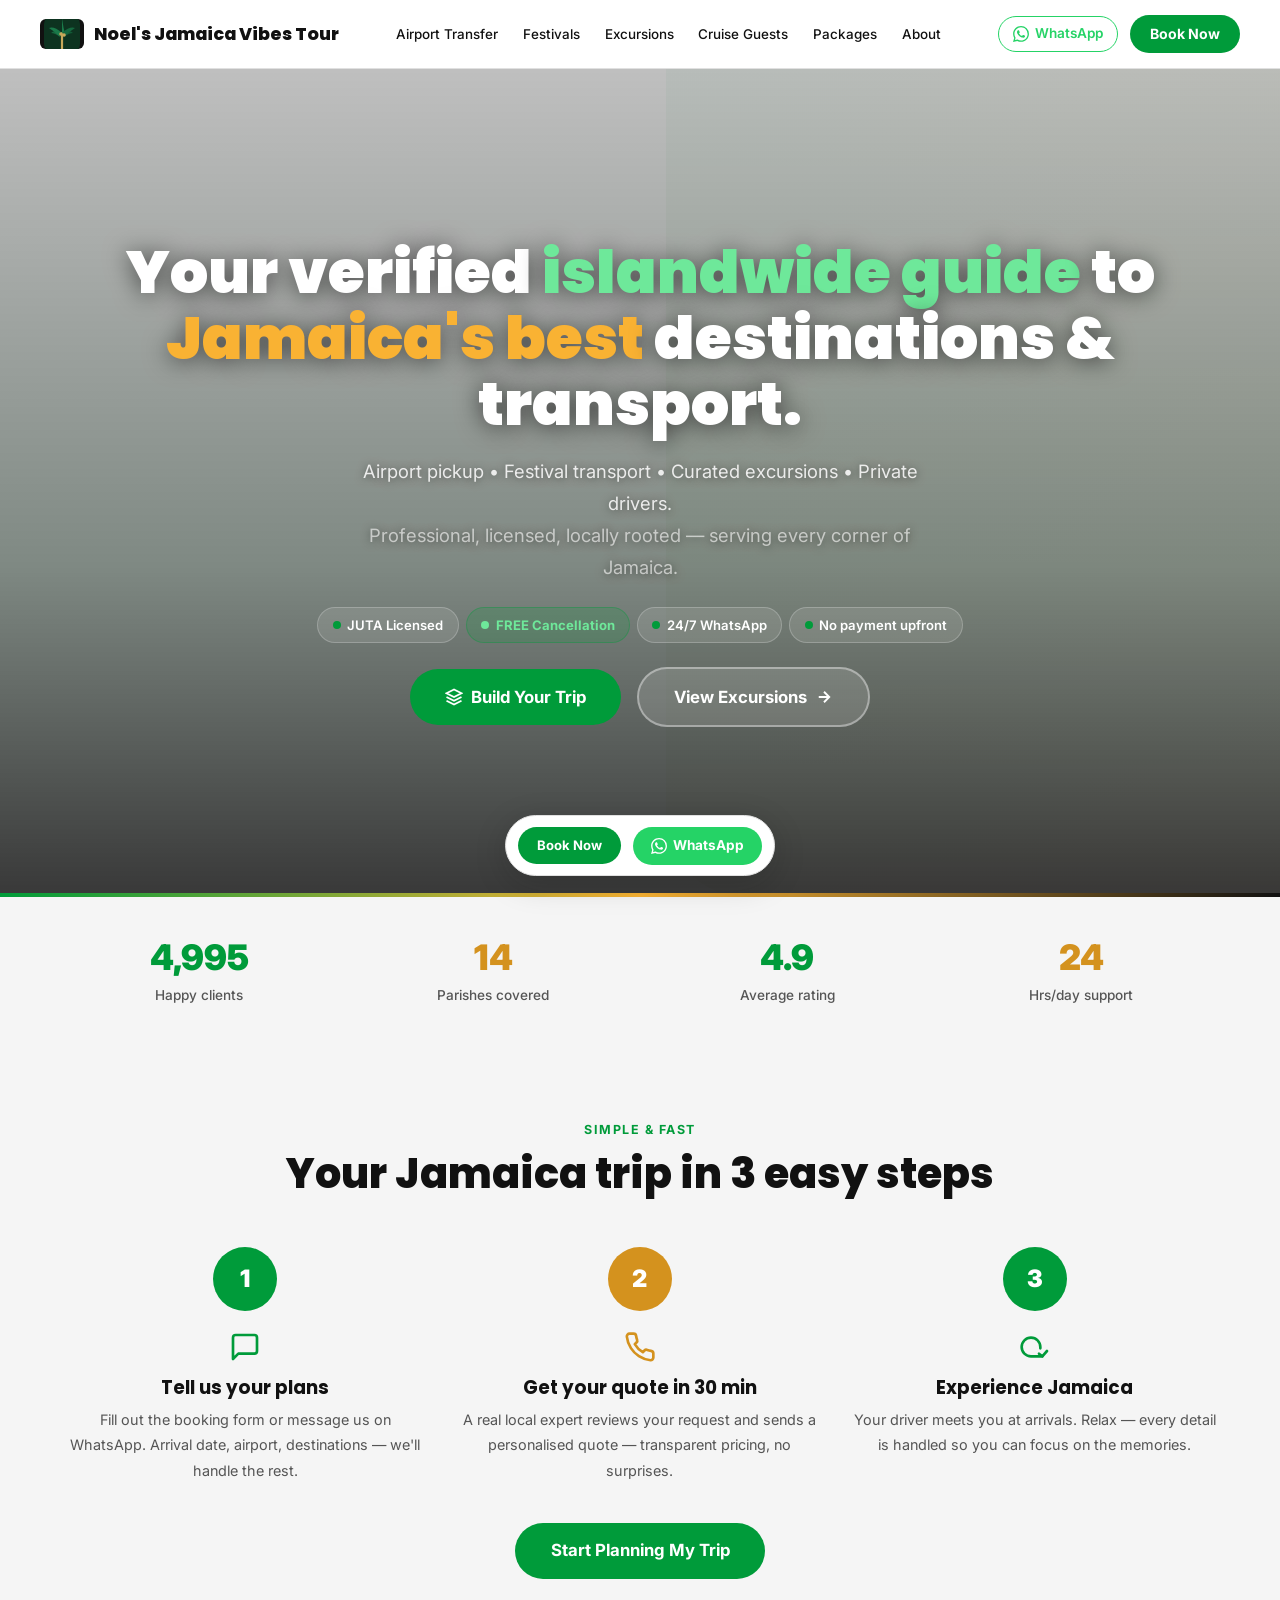
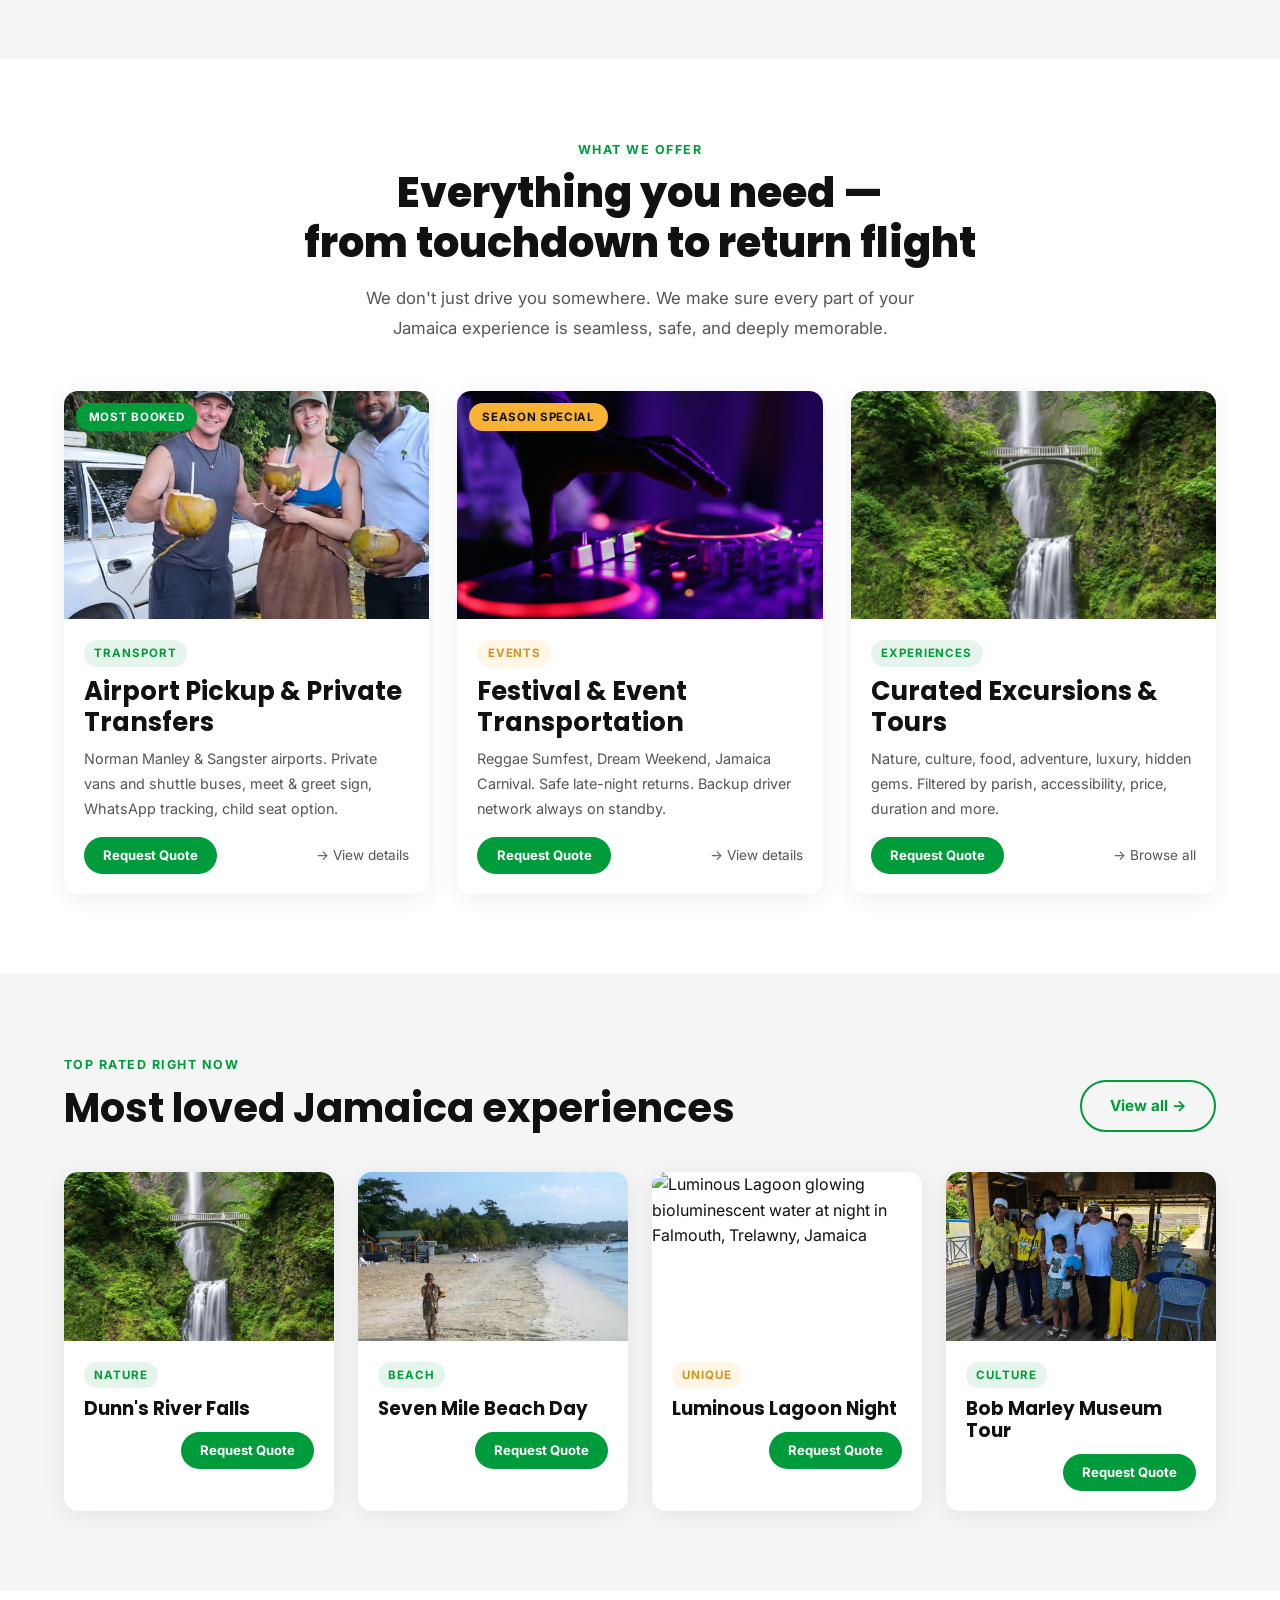
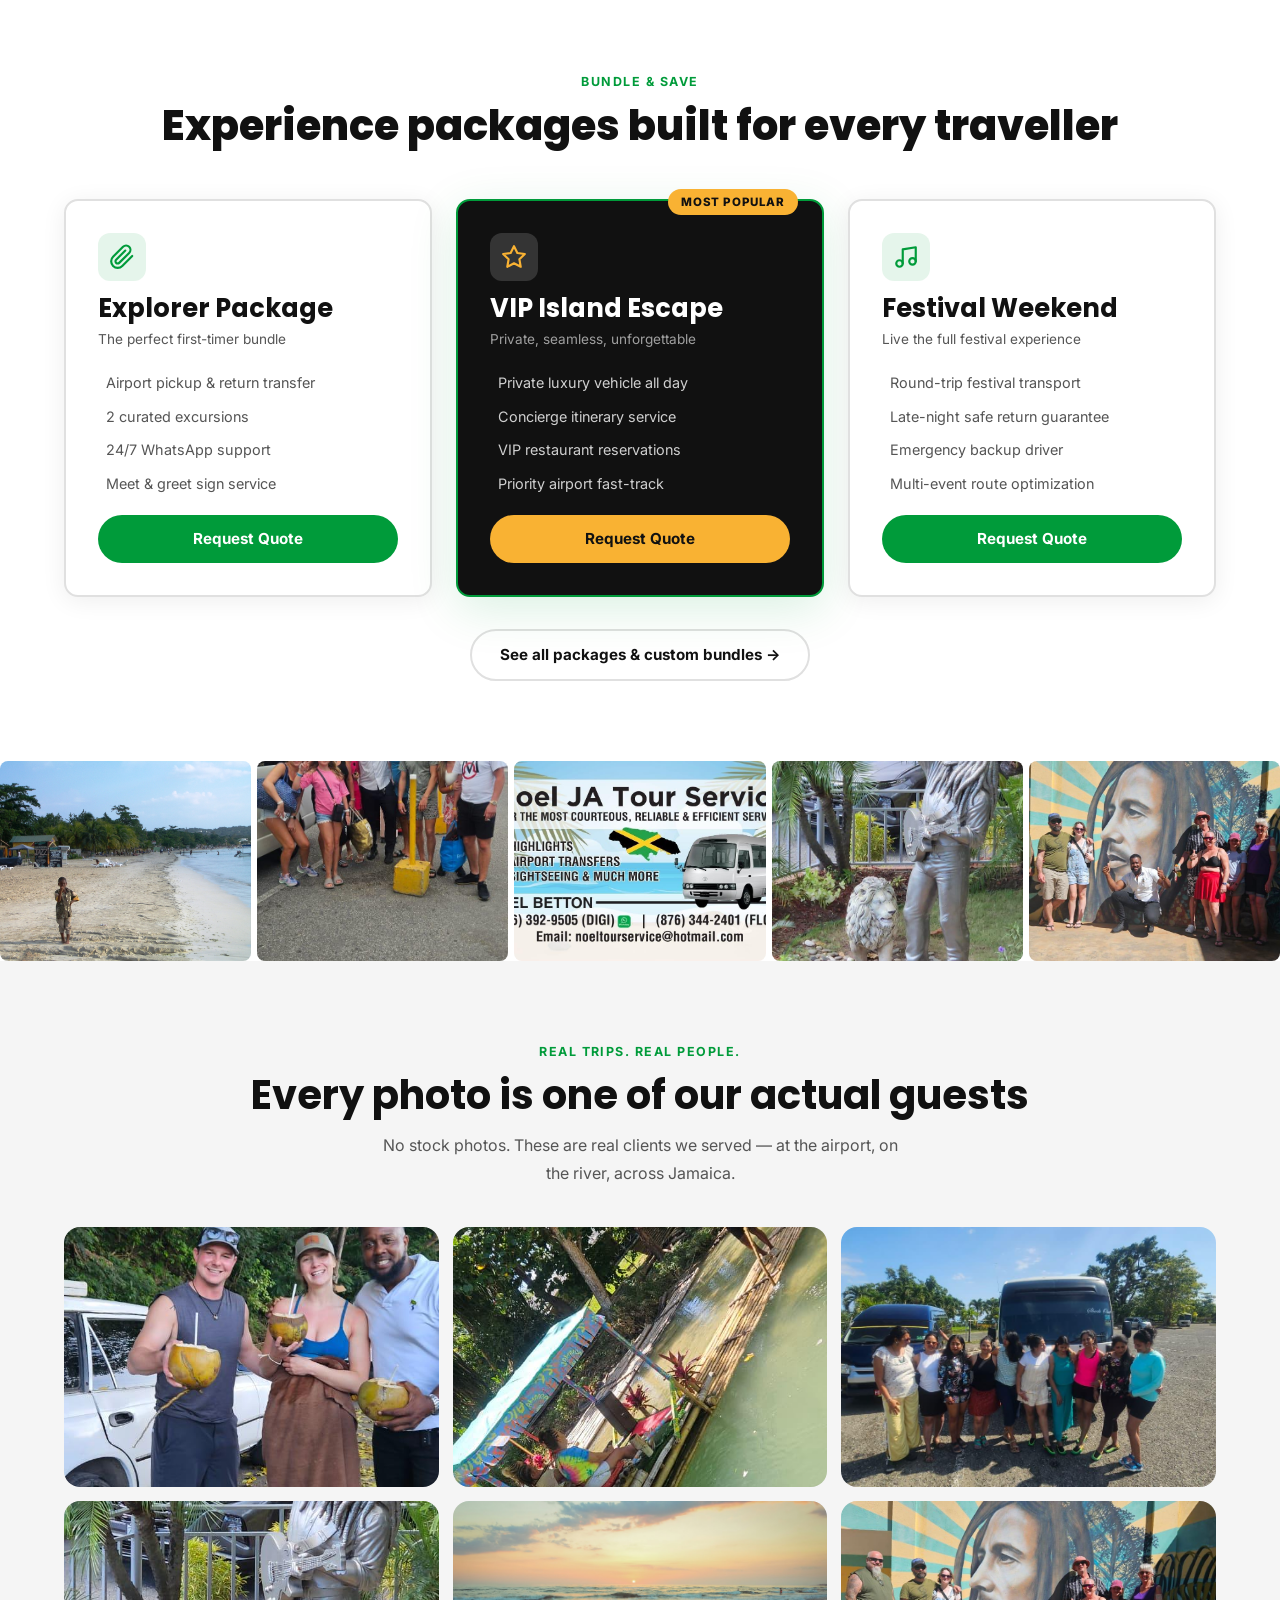
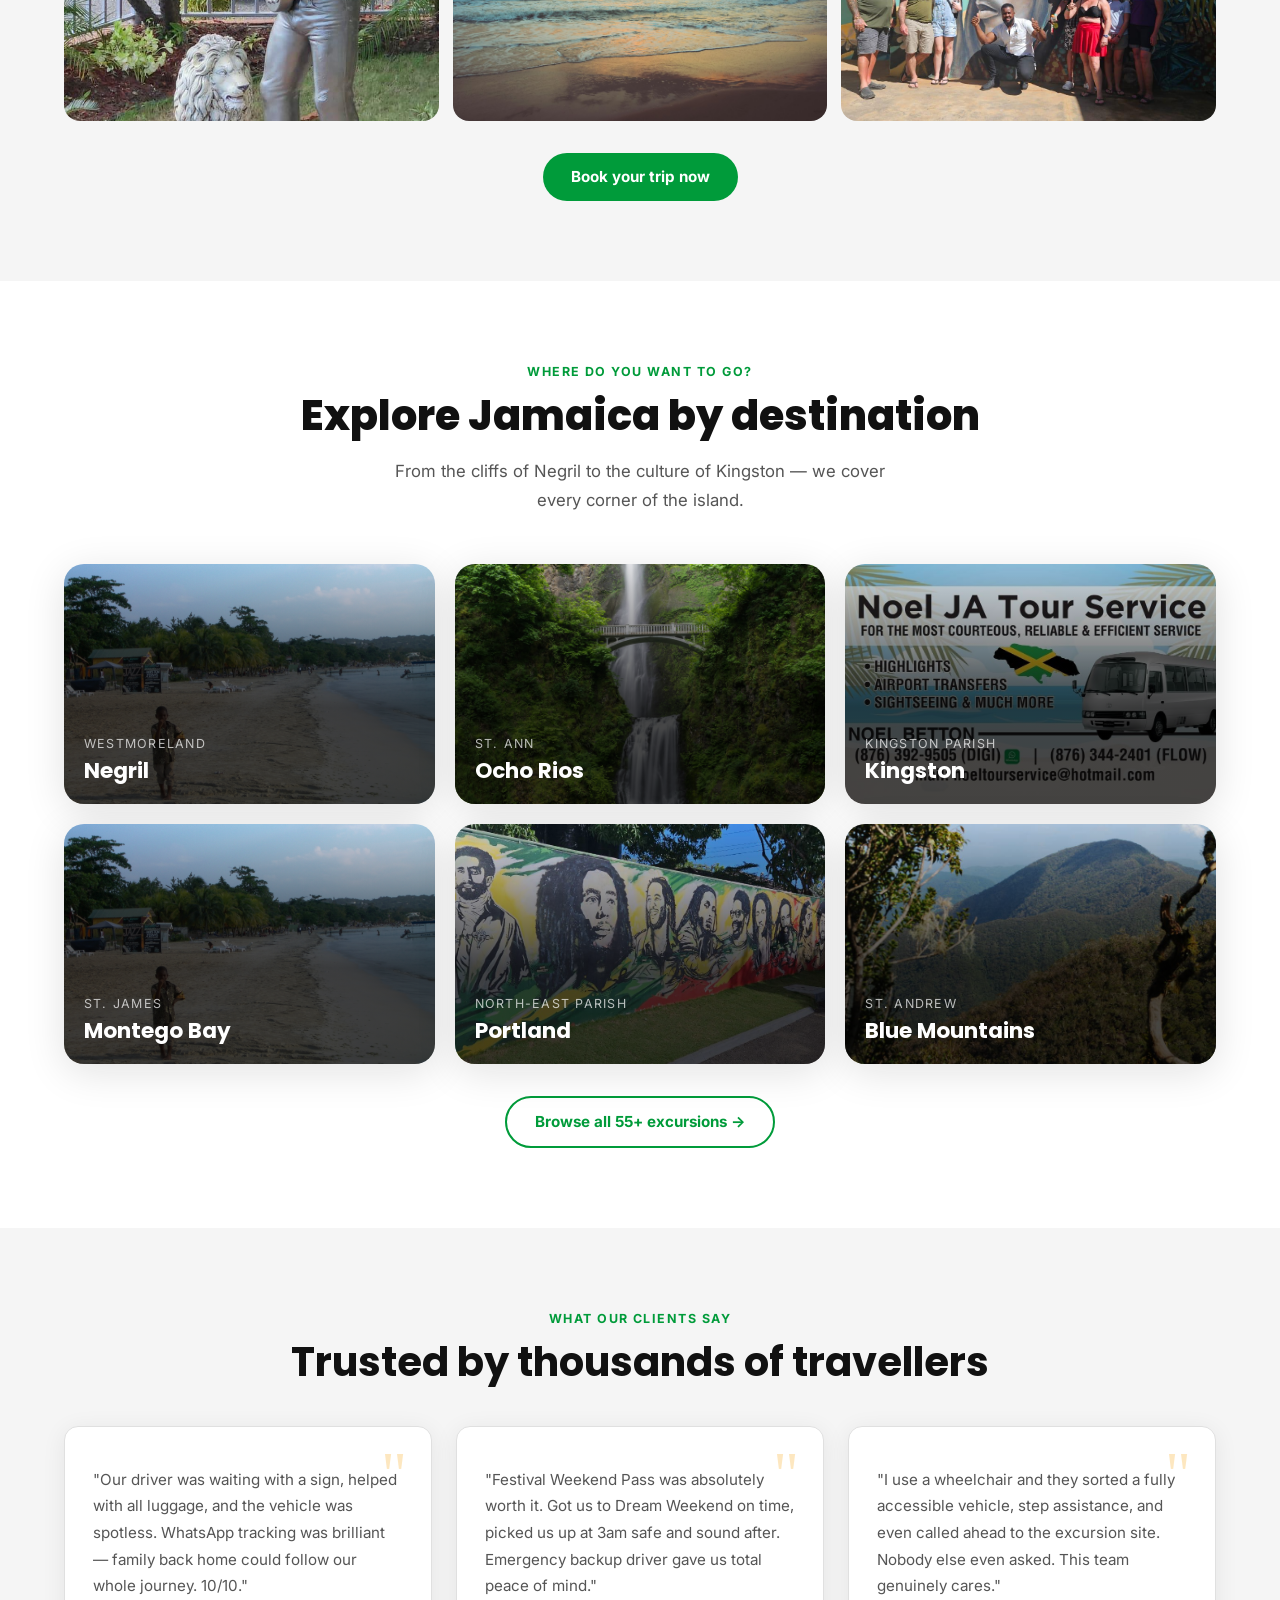
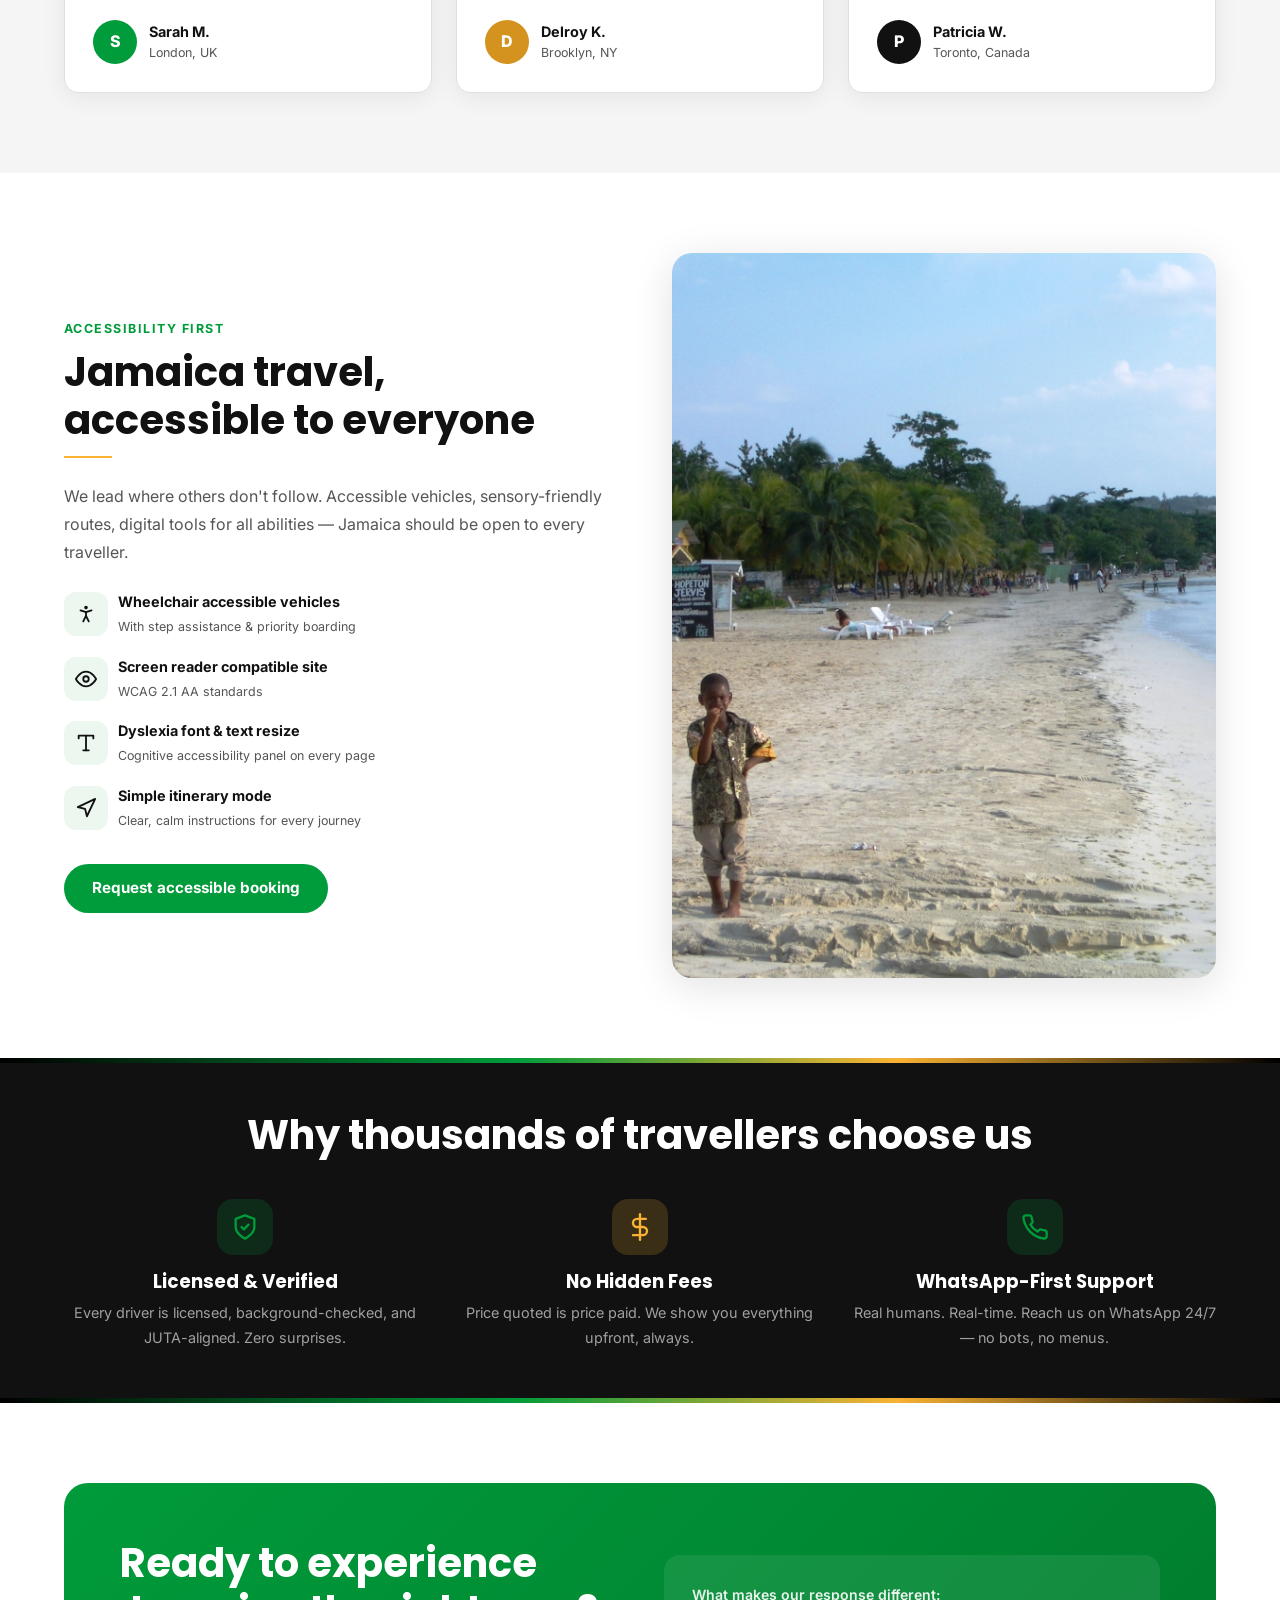
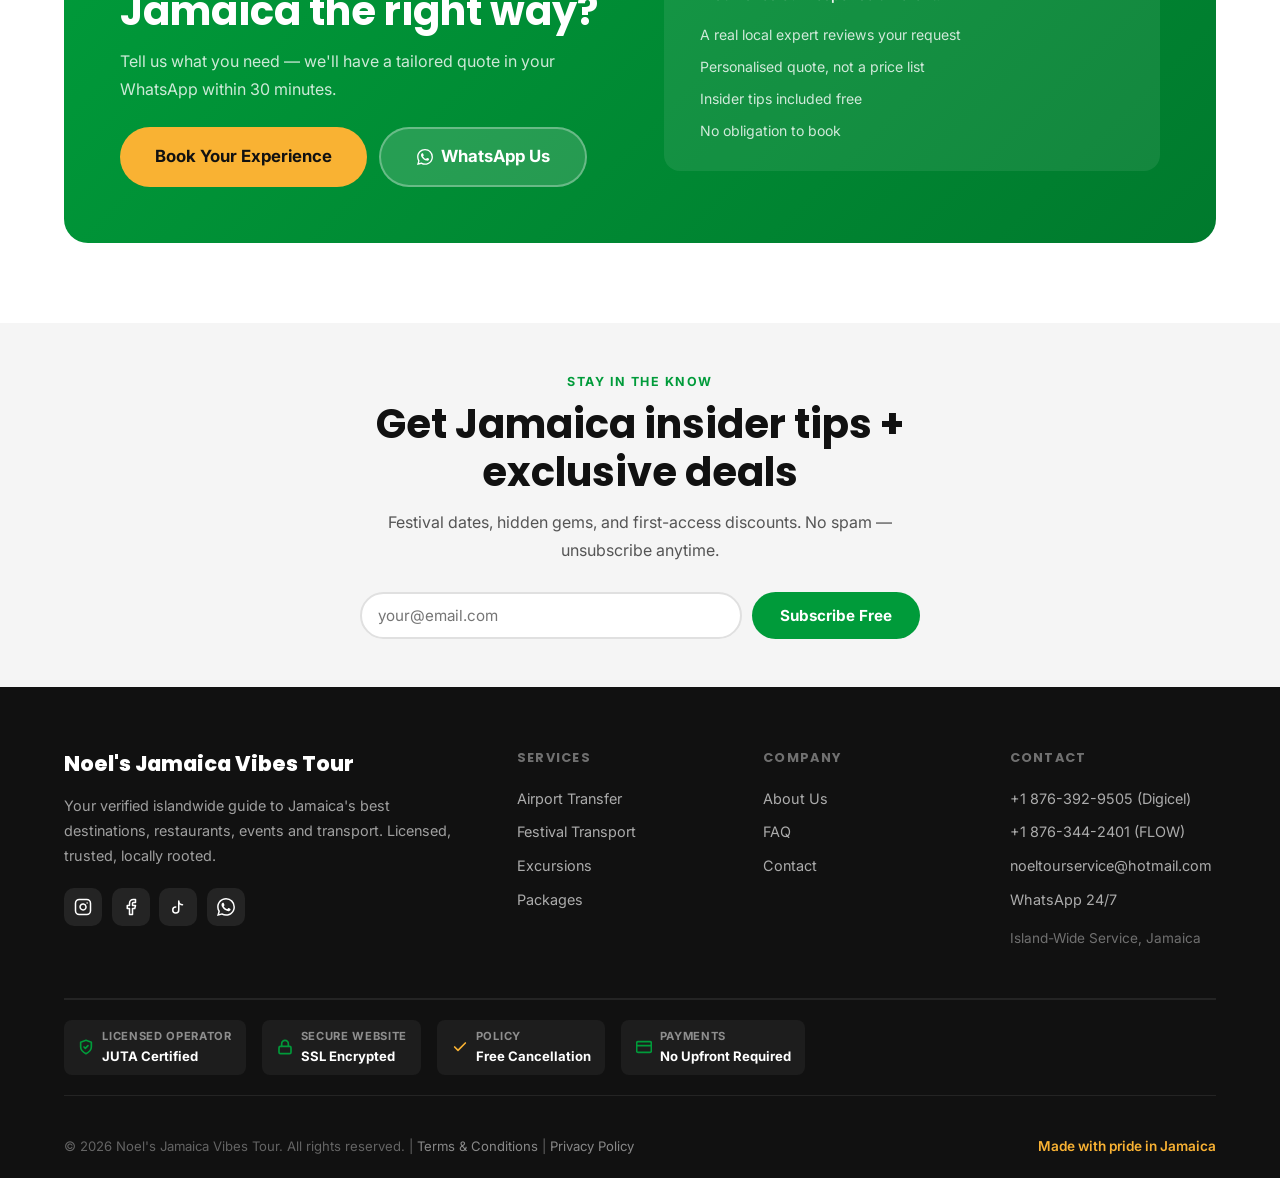
==== index.html @ 2f000e67 "hero: videos first, strip removed, business card purged, head-crop fix - Reorder slides: noel-tour-1" ====
﻿<!DOCTYPE html>
<html lang="en">
<head>
 <meta charset="UTF-8" />
 <meta name="viewport" content="width=device-width, initial-scale=1.0" />
 <meta name="description" content="Noel's Jamaica Vibes Tour — Your verified islandwide guide to Jamaica's best destinations, curated excursions, airport transfers, festival transport and private drivers. Trusted. Licensed. Locally rooted." />
 <meta name="keywords" content="Jamaica tours, airport transfer Jamaica, Jamaica excursions, Reggae Sumfest transport, Dream Weekend Jamaica, Jamaica private driver, Montego Bay tours, JUTA tours" />
 <meta property="og:title" content="Noel's Jamaica Vibes Tour — Verified Jamaica Travel & Transport" />
 <meta property="og:description" content="Airport pickup, festival transport, curated excursions and private drivers across Jamaica. Premium trust. Transparent pricing. 24/7 support." />
 <meta property="og:image" content="https://noels-jamaica-vibes-tour.vercel.app/assets/images/jamaica-beach.jpg" />
 <meta property="og:url" content="https://noels-jamaica-vibes-tour.vercel.app/" />
 <meta property="og:type" content="website" />
 <meta name="twitter:card" content="summary_large_image" />
 <meta name="twitter:image" content="https://noels-jamaica-vibes-tour.vercel.app/assets/images/jamaica-beach.jpg" />
 <title>Noel's Jamaica Vibes Tour — Verified Jamaica Travel, Transport & Experiences</title>
 <link rel="preconnect" href="https://fonts.googleapis.com" />
 <link rel="preconnect" href="https://fonts.gstatic.com" crossorigin />
 <link href="https://fonts.googleapis.com/css2?family=Poppins:wght@600;700;800;900&family=Inter:wght@400;500;600;700&display=swap" rel="stylesheet" />
 <link rel="stylesheet" href="assets/css/global.css" />
 <link rel="icon" type="image/svg+xml" href="assets/favicon.svg" />
 <link rel="apple-touch-icon" href="assets/apple-touch-icon.png" />
 <link rel="manifest" href="manifest.json" />
 <script type="application/ld+json">
 {
 "@context": "https://schema.org",
 "@type": "TouristInformationCenter",
 "name": "Noel's Jamaica Vibes Tour",
 "url": "https://noels-jamaica-vibes-tour.vercel.app",
 "description": "Verified islandwide Jamaica travel guide — airport transfers, festival transport, curated excursions and private drivers. JUTA licensed. 24/7 WhatsApp support.",
 "areaServed": { "@type": "Country", "name": "Jamaica" },
 "telephone": "+1-876-392-9505",
 "address": { "@type": "PostalAddress", "addressCountry": "JM", "addressRegion": "Jamaica" },
 "priceRange": "$$",
 "openingHours": "Mo-Su 00:00-23:59",
 "contactPoint": { "@type": "ContactPoint", "contactType": "customer service", "telephone": "+1-876-392-9505", "availableLanguage": "English" },
 "hasOfferCatalog": {
 "@type": "OfferCatalog",
 "name": "Jamaica Tour Services",
 "itemListElement": [
 { "@type": "Offer", "itemOffered": { "@type": "Service", "name": "Airport Transfer", "description": "Private and shared airport transfers from Norman Manley and Sangster International Airports." } },
 { "@type": "Offer", "itemOffered": { "@type": "Service", "name": "Festival Transport", "description": "Safe transport to Reggae Sumfest, Dream Weekend, Jamaica Carnival." } },
 { "@type": "Offer", "itemOffered": { "@type": "Service", "name": "Curated Excursions", "description": "Guided excursions covering nature, culture, food, adventure and luxury across Jamaica." } }
 ]
 }
 }
 </script>
 <link rel="canonical" href="https://noels-jamaica-vibes-tour.vercel.app/" />

 <!-- Google Analytics 4 - swap G-XXXXXXXXXX for your real Measurement ID -->
 <script async src="https://www.googletagmanager.com/gtag/js?id=G-XXXXXXXXXX"></script>
 <script>window.dataLayer=window.dataLayer||[];function gtag(){dataLayer.push(arguments);}gtag('js',new Date());gtag('config','G-XXXXXXXXXX');</script>
<body>
<script>(function(){function rm(n){if(n.nodeType===3&&n.nodeValue&&n.nodeValue.charCodeAt(0)<32&&n.nodeValue.charCodeAt(0)!==10&&n.nodeValue.charCodeAt(0)!==13)n.remove();}var mo=new MutationObserver(function(ms){ms.forEach(function(m){m.addedNodes.forEach(rm);});});document.addEventListener('DOMContentLoaded',function(){[...document.body.childNodes].forEach(rm);mo.observe(document.body,{childList:true});});}());</script>

<!-- ===================== TRUST BAR ===================== -->
<div class="trust-bar" role="region" aria-label="Key trust indicators">
 <div class="trust-bar-inner">
 <span class="trust-bar-item"><svg width="13" height="13" viewBox="0 0 24 24" fill="none" stroke="currentColor" stroke-width="2.5" stroke-linecap="round" stroke-linejoin="round" aria-hidden="true"><path d="M12 22s8-4 8-10V5l-8-3-8 3v7c0 6 8 10 8 10z"/><path d="m9 12 2 2 4-4"/></svg> JUTA Licensed Operator</span>
 <span class="trust-bar-item"><svg width="13" height="13" viewBox="0 0 24 24" fill="none" stroke="currentColor" stroke-width="2.5" stroke-linecap="round" stroke-linejoin="round" aria-hidden="true"><path d="M22 16.92v3a2 2 0 01-2.18 2 19.79 19.79 0 01-8.63-3.07 19.5 19.5 0 01-6-6 19.79 19.79 0 01-3.07-8.67A2 2 0 014.11 2h3a2 2 0 012 1.72 12.84 12.84 0 000.7 2.81 2 2 0 01-.45 2.11L8.09 9.91a16 16 0 006 6l1.27-1.27a2 2 0 012.11-.45 12.84 12.84 0 002.81.7A2 2 0 0122 16.92z"/></svg> 24/7 WhatsApp Support</span>
 <span class="trust-bar-item" style="color:#2db84d;font-weight:700;"><svg width="13" height="13" viewBox="0 0 24 24" fill="none" stroke="currentColor" stroke-width="2.5" stroke-linecap="round" stroke-linejoin="round" aria-hidden="true"><polyline points="20 6 9 17 4 12"/></svg> FREE Cancellation</span>
 <span class="trust-bar-item"><svg width="13" height="13" viewBox="0 0 24 24" fill="none" stroke="currentColor" stroke-width="2.5" stroke-linecap="round" stroke-linejoin="round" aria-hidden="true"><rect x="1" y="4" width="22" height="16" rx="2" ry="2"/><line x1="1" y1="10" x2="23" y2="10"/></svg> No Payment Upfront</span>
 <span class="trust-bar-item"><svg width="13" height="13" viewBox="0 0 24 24" fill="none" stroke="currentColor" stroke-width="2.5" stroke-linecap="round" stroke-linejoin="round" aria-hidden="true"><circle cx="12" cy="12" r="10"/><path d="M12 8v4"/><path d="M12 16h.01"/></svg> Accessible Vehicles Available</span>
 </div>
</div>

<!-- ===================== NAVIGATION ===================== -->
<nav class="nav" role="navigation" aria-label="Main navigation">
 <div class="nav-inner">
 <a href="index.html" class="nav-logo" aria-label="Noel's Jamaica Vibes Tour Home">
 <div class="logo-badge" aria-hidden="true"><svg xmlns="http://www.w3.org/2000/svg" viewBox="0 0 36 36" width="36" height="36" aria-hidden="true"><rect width="36" height="36" rx="8" fill="#0d3320"/><line x1="18" y1="34" x2="18" y2="17" stroke="#c8a85a" stroke-width="2.2" stroke-linecap="round"/><path d="M18,17 Q10,10 5,12 Q10,15 15,20" fill="#1a7a4a"/><path d="M18,17 Q18,7 18,2 Q19,10 21,18" fill="#1a7a4a"/><path d="M18,17 Q26,10 31,12 Q26,15 21,20" fill="#15683f"/><path d="M18,17 Q11,13 7,17 Q11,17 16,21" fill="#1a7a4a" opacity="0.75"/><path d="M18,17 Q25,13 29,17 Q25,17 20,21" fill="#15683f" opacity="0.75"/><circle cx="17" cy="18" r="1.8" fill="#c8a85a"/><circle cx="20" cy="19" r="1.8" fill="#c8a85a"/></svg></div>
 <span>Noel's Jamaica Vibes Tour</span>
 </a>
 <ul class="nav-links" role="list">
 <li><a href="airport-transfer.html">Airport Transfer</a></li>
 <li><a href="festival-transport.html">Festivals</a></li>
 <li><a href="excursions.html">Excursions</a></li>
 <li><a href="cruise-excursions.html">Cruise Guests</a></li>
 <li><a href="packages.html">Packages</a></li>
 <li><a href="about.html">About</a></li>
 
 </ul>
 <div class="nav-cta">
 <a href="https://wa.me/18763929505?text=Hi%2C%20I'd%20like%20to%20book%20a%20service" class="nav-whatsapp" target="_blank" rel="noopener noreferrer" aria-label="Chat on WhatsApp">
 <svg width="16" height="16" viewBox="0 0 24 24" fill="currentColor" aria-hidden="true"><path d="M17.472 14.382c-.297-.149-1.758-.867-2.03-.967-.273-.099-.471-.148-.67.15-.197.297-.767.966-.94 1.164-.173.199-.347.223-.644.075-.297-.15-1.255-.463-2.39-1.475-.883-.788-1.48-1.761-1.653-2.059-.173-.297-.018-.458.13-.606.134-.133.298-.347.446-.52.149-.174.198-.298.298-.497.099-.198.05-.371-.025-.52-.075-.149-.669-1.612-.916-2.207-.242-.579-.487-.5-.669-.51-.173-.008-.371-.01-.57-.01-.198 0-.52.074-.792.372-.272.297-1.04 1.016-1.04 2.479 0 1.462 1.065 2.875 1.213 3.074.149.198 2.096 3.2 5.077 4.487.709.306 1.262.489 1.694.625.712.227 1.36.195 1.871.118.571-.085 1.758-.719 2.006-1.413.248-.694.248-1.289.173-1.413-.074-.124-.272-.198-.57-.347m-5.421 7.403h-.004a9.87 9.87 0 01-5.031-1.378l-.361-.214-3.741.982.998-3.648-.235-.374a9.86 9.86 0 01-1.51-5.26c.001-5.45 4.436-9.884 9.888-9.884 2.64 0 5.122 1.03 6.988 2.898a9.825 9.825 0 012.893 6.994c-.003 5.45-4.437 9.884-9.885 9.884m8.413-18.297A11.815 11.815 0 0012.05 0C5.495 0 .16 5.335.157 11.892c0 2.096.547 4.142 1.588 5.945L.057 24l6.305-1.654a11.882 11.882 0 005.683 1.448h.005c6.554 0 11.89-5.335 11.893-11.893a11.821 11.821 0 00-3.48-8.413z"/></svg>
 WhatsApp
 </a>
 <a href="contact.html" class="nav-book-btn">Book Now</a>
 </div>
 <button class="nav-hamburger" id="menuBtn" aria-label="Toggle mobile menu" aria-expanded="false" aria-controls="mobileMenu">
 <span aria-hidden="true"></span>
 <span aria-hidden="true"></span>
 <span aria-hidden="true"></span>
 </button>
 </div>
 <div id="mobileMenu" class="mobile-menu" role="menu">
 <a href="airport-transfer.html">Airport Transfer</a>
 <a href="festival-transport.html">Festival Transport</a>
 <a href="excursions.html">Excursions</a>
 <a href="cruise-excursions.html">Cruise Guests</a>
 <a href="packages.html">Packages</a>
 <a href="about.html">About</a>
 <a href="faq.html">FAQ</a>
 
 <a href="contact.html" class="mobile-book-btn">Book Your Trip</a>
 </div>
</nav>

<main id="main-content">

<!-- ===================== HERO ===================== -->
<section class="hero" aria-label="Hero section" style="position:relative;min-height:92vh;display:flex;flex-direction:column;justify-content:center;overflow:hidden;padding:0;">

 <!-- Slideshow: videos FIRST, then photos. All stacked absolute, JS fades between them -->
 <div id="hero-slides" style="position:absolute;inset:0;z-index:0;">
   <video class="hero-slide" muted playsinline preload="auto" aria-hidden="true" style="position:absolute;inset:0;width:100%;height:100%;object-fit:cover;object-position:center center;filter:brightness(1.06) contrast(1.06) saturate(1.38) blur(0.45px);opacity:1;transition:opacity 1.2s ease;transform:translateZ(0) scale(1.01);will-change:transform;">
     <source src="assets/videos/noel-tour-1.mp4" type="video/mp4" />
   </video>
   <video class="hero-slide" muted playsinline preload="auto" aria-hidden="true" style="position:absolute;inset:0;width:100%;height:100%;object-fit:cover;object-position:center center;filter:brightness(1.06) contrast(1.06) saturate(1.38) blur(0.45px);opacity:0;transition:opacity 1.2s ease;transform:translateZ(0) scale(1.01);will-change:transform;">
     <source src="assets/videos/noel-tour-2.mp4" type="video/mp4" />
   </video>
   <img class="hero-slide" src="assets/images/noel-airport-group.jpg" alt="" aria-hidden="true" style="position:absolute;inset:0;width:100%;height:100%;object-fit:cover;object-position:center 25%;filter:brightness(1.06) contrast(1.06) saturate(1.38) blur(0.45px);opacity:0;transition:opacity 1.2s ease;transform:translateZ(0);" />
   <img class="hero-slide" src="assets/images/noel-mural-group.jpg" alt="" aria-hidden="true" style="position:absolute;inset:0;width:100%;height:100%;object-fit:cover;object-position:center 20%;filter:brightness(1.06) contrast(1.06) saturate(1.38) blur(0.45px);opacity:0;transition:opacity 1.2s ease;transform:translateZ(0);" />
   <img class="hero-slide" src="assets/images/noel-horseback.jpg" alt="" aria-hidden="true" style="position:absolute;inset:0;width:100%;height:100%;object-fit:cover;object-position:center 15%;filter:brightness(1.06) contrast(1.06) saturate(1.38) blur(0.45px);opacity:0;transition:opacity 1.2s ease;transform:translateZ(0);" />
   <img class="hero-slide" src="assets/images/noel-bamboo-raft.jpg" alt="" aria-hidden="true" style="position:absolute;inset:0;width:100%;height:100%;object-fit:cover;object-position:center 30%;filter:brightness(1.06) contrast(1.06) saturate(1.38) blur(0.45px);opacity:0;transition:opacity 1.2s ease;transform:translateZ(0);" />
   <img class="hero-slide" src="assets/images/noel-coconut-stop.jpg" alt="" aria-hidden="true" style="position:absolute;inset:0;width:100%;height:100%;object-fit:cover;object-position:center 20%;filter:brightness(1.06) contrast(1.06) saturate(1.38) blur(0.45px);opacity:0;transition:opacity 1.2s ease;transform:translateZ(0);" />
   <img class="hero-slide" src="assets/images/noel-group-vans.jpg" alt="" aria-hidden="true" style="position:absolute;inset:0;width:100%;height:100%;object-fit:cover;object-position:center 25%;filter:brightness(1.06) contrast(1.06) saturate(1.38) blur(0.45px);opacity:0;transition:opacity 1.2s ease;transform:translateZ(0);" />
   <img class="hero-slide" src="assets/images/noel-jamaica-sign.jpg" alt="" aria-hidden="true" style="position:absolute;inset:0;width:100%;height:100%;object-fit:cover;object-position:center 20%;filter:brightness(1.06) contrast(1.06) saturate(1.38) blur(0.45px);opacity:0;transition:opacity 1.2s ease;transform:translateZ(0);" />
   <img class="hero-slide" src="assets/images/noel-family-venue.jpg" alt="" aria-hidden="true" style="position:absolute;inset:0;width:100%;height:100%;object-fit:cover;object-position:center 15%;filter:brightness(1.06) contrast(1.06) saturate(1.38) blur(0.45px);opacity:0;transition:opacity 1.2s ease;transform:translateZ(0);" />
 </div>

 <!-- Overlay -->
 <div style="position:absolute;inset:0;background:linear-gradient(to bottom,rgba(0,0,0,0.25) 0%,rgba(0,20,8,0.5) 60%,rgba(0,0,0,0.78) 100%);z-index:1;"></div>

 <!-- Content -->
 <div class="container" style="position:relative;z-index:2;padding-top:4rem;padding-bottom:4rem;text-align:center;">
   <h1 style="color:white;font-size:clamp(2rem,5.5vw,3.75rem);font-weight:900;line-height:1.1;margin-bottom:1.1rem;text-shadow:0 2px 24px rgba(0,0,0,0.6);">
     Your verified <span style="color:#6ee89a;">islandwide guide</span> to<br><span style="color:#F9B233;">Jamaica's best</span> destinations &amp; transport.
   </h1>
   <p style="color:rgba(255,255,255,0.85);font-size:clamp(0.9rem,2vw,1.15rem);max-width:580px;margin:0 auto 1.5rem;text-shadow:0 1px 8px rgba(0,0,0,0.5);">
     Airport pickup &bull; Festival transport &bull; Curated excursions &bull; Private drivers.<br>
     <span style="color:rgba(255,255,255,0.6);">Professional, licensed, locally rooted — serving every corner of Jamaica.</span>
   </p>
   <div style="display:flex;flex-wrap:wrap;gap:0.45rem;justify-content:center;margin-bottom:1.5rem;">
     <span class="feature-badge" style="background:rgba(255,255,255,0.1);color:white;border:1px solid rgba(255,255,255,0.22);"><span class="dot"></span>JUTA Licensed</span>
     <span class="feature-badge" style="background:rgba(0,155,58,0.18);color:#6ee89a;border:1px solid rgba(0,155,58,0.35);font-weight:700;"><span class="dot" style="background:#6ee89a;"></span>FREE Cancellation</span>
     <span class="feature-badge" style="background:rgba(255,255,255,0.1);color:white;border:1px solid rgba(255,255,255,0.22);"><span class="dot"></span>24/7 WhatsApp</span>
     <span class="feature-badge" style="background:rgba(255,255,255,0.1);color:white;border:1px solid rgba(255,255,255,0.22);"><span class="dot"></span>No payment upfront</span>
   </div>
   <div class="hero-btns" style="justify-content:center;">
     <a href="contact.html" class="btn btn-primary btn-lg">
       <svg width="18" height="18" viewBox="0 0 24 24" fill="none" stroke="currentColor" stroke-width="2.5" aria-hidden="true"><path d="M12 2L2 7l10 5 10-5-10-5zM2 17l10 5 10-5M2 12l10 5 10-5"/></svg>
       Build Your Trip
     </a>
     <a href="excursions.html" class="btn btn-lg" style="background:rgba(255,255,255,0.13);color:white;border:2px solid rgba(255,255,255,0.38);">
       View Excursions
       <svg width="18" height="18" viewBox="0 0 24 24" fill="none" stroke="currentColor" stroke-width="2.5" aria-hidden="true"><path d="M5 12h14M12 5l7 7-7 7"/></svg>
     </a>
   </div>
 </div>
 <div class="hero-accent-line" aria-hidden="true" style="position:absolute;bottom:0;left:0;right:0;z-index:2;"></div>
</section>
<script>
(function(){
  var slides=document.querySelectorAll('#hero-slides .hero-slide');
  var cur=0,t;
  var VIDEO_MS=9000,IMG_MS=5000;
  function isVid(el){return el.tagName==='VIDEO';}
  // pre-load all videos silently
  slides.forEach(function(s){if(isVid(s)){s.load();}});
  // start first video
  if(isVid(slides[0])){slides[0].play().catch(function(){});}
  function goNext(){
    slides[cur].style.opacity='0';
    if(isVid(slides[cur])){slides[cur].pause();}
    cur=(cur+1)%slides.length;
    slides[cur].style.opacity='1';
    if(isVid(slides[cur])){
      slides[cur].currentTime=0;
      slides[cur].play().catch(function(){});
      t=setTimeout(goNext,VIDEO_MS);
    }else{
      t=setTimeout(goNext,IMG_MS);
    }
  }
  t=setTimeout(goNext,VIDEO_MS);
})();
</script>

<!-- ===================== STATS ===================== -->
<section style="background:var(--gray-light);padding:32px 0;" aria-label="Service statistics">
 <div class="container">
 <div style="display:grid;grid-template-columns:repeat(4,1fr);gap:1.5rem;text-align:center;">
 <div class="reveal">
 <div style="font-size:2.2rem;font-weight:900;color:var(--green);" data-count="5000">0</div>
 <div style="font-size:0.85rem;color:var(--gray-text);font-weight:500;">Happy clients</div>
 </div>
 <div class="reveal reveal-delay-1">
 <div style="font-size:2.2rem;font-weight:900;color:var(--gold-dark);" data-count="14">0</div>
 <div style="font-size:0.85rem;color:var(--gray-text);font-weight:500;">Parishes covered</div>
 </div>
 <div class="reveal reveal-delay-2">
 <div style="font-size:2.2rem;font-weight:900;color:var(--green);" data-count="4.9">0</div>
 <div style="font-size:0.85rem;color:var(--gray-text);font-weight:500;">Average rating</div>
 </div>
 <div class="reveal reveal-delay-3">
 <div style="font-size:2.2rem;font-weight:900;color:var(--gold-dark);" data-count="24">0</div>
 <div style="font-size:0.85rem;color:var(--gray-text);font-weight:500;">Hrs/day support</div>
 </div>
 </div>
 </div>
</section>

<!-- ===================== HOW IT WORKS ===================== -->
<section class="section" aria-labelledby="howitworks-heading" style="background:var(--gray-light);">
 <div class="container">
 <div style="text-align:center;margin-bottom:3rem;">
 <p class="section-label">Simple & Fast</p>
 <h2 class="section-title reveal" id="howitworks-heading">Your Jamaica trip in 3 easy steps</h2>
 </div>
 <div class="grid-3" style="gap:2rem;text-align:center;">
 <div class="reveal">
 <div style="width:64px;height:64px;border-radius:50%;background:var(--green);color:white;font-size:1.5rem;font-weight:900;display:flex;align-items:center;justify-content:center;margin:0 auto 1.25rem;">1</div>
 <div style="margin-bottom:0.9rem;display:flex;justify-content:center;"><svg width="32" height="32" viewBox="0 0 24 24" fill="none" stroke="var(--green)" stroke-width="2" stroke-linecap="round" stroke-linejoin="round" aria-hidden="true"><path d="M21 15a2 2 0 01-2 2H7l-4 4V5a2 2 0 012-2h14a2 2 0 012 2z"/></svg></div>
 <h4 style="margin-bottom:0.5rem;">Tell us your plans</h4>
 <p style="font-size:0.9rem;color:var(--gray-text);">Fill out the booking form or message us on WhatsApp. Arrival date, airport, destinations — we'll handle the rest.</p>
 </div>
 <div class="reveal reveal-delay-1">
 <div style="width:64px;height:64px;border-radius:50%;background:var(--gold-dark);color:white;font-size:1.5rem;font-weight:900;display:flex;align-items:center;justify-content:center;margin:0 auto 1.25rem;">2</div>
 <div style="margin-bottom:0.9rem;display:flex;justify-content:center;"><svg width="32" height="32" viewBox="0 0 24 24" fill="none" stroke="var(--gold-dark)" stroke-width="2" stroke-linecap="round" stroke-linejoin="round" aria-hidden="true"><path d="M22 16.92v3a2 2 0 01-2.18 2 19.79 19.79 0 01-8.63-3.07 19.5 19.5 0 01-6-6 19.79 19.79 0 01-3.07-8.67A2 2 0 014.11 2h3a2 2 0 012 1.72 12.84 12.84 0 000.7 2.81 2 2 0 01-.45 2.11L8.09 9.91a16 16 0 006 6l1.27-1.27a2 2 0 012.11-.45 12.84 12.84 0 002.81.7A2 2 0 0122 16.92z"/></svg></div>
 <h4 style="margin-bottom:0.5rem;">Get your quote in 30 min</h4>
 <p style="font-size:0.9rem;color:var(--gray-text);">A real local expert reviews your request and sends a personalised quote — transparent pricing, no surprises.</p>
 </div>
 <div class="reveal reveal-delay-2">
 <div style="width:64px;height:64px;border-radius:50%;background:var(--green);color:white;font-size:1.5rem;font-weight:900;display:flex;align-items:center;justify-content:center;margin:0 auto 1.25rem;">3</div>
 <div style="margin-bottom:0.9rem;display:flex;justify-content:center;"><svg width="32" height="32" viewBox="0 0 24 24" fill="none" stroke="var(--green)" stroke-width="2" stroke-linecap="round" stroke-linejoin="round" aria-hidden="true"><path d="M17.5 19H9a7 7 0 117-7v1"/><polyline points="21 15 17.5 19 15 17"/></svg></div>
 <h4 style="margin-bottom:0.5rem;">Experience Jamaica</h4>
 <p style="font-size:0.9rem;color:var(--gray-text);">Your driver meets you at arrivals. Relax — every detail is handled so you can focus on the memories.</p>
 </div>
 </div>
 <div style="text-align:center;margin-top:2.5rem;">
 <a href="contact.html" class="btn btn-primary btn-lg">Start Planning My Trip</a>
 </div>
 </div>
</section>

<!-- ===================== SERVICES OVERVIEW ===================== -->
<section class="section" aria-labelledby="services-heading">
 <div class="container">
 <div style="text-align:center;margin-bottom:3rem;">
 <p class="section-label">What We Offer</p>
 <h2 class="section-title reveal" id="services-heading">Everything you need — <br>from touchdown to return flight</h2>
 <p style="color:var(--gray-text);font-size:1.05rem;max-width:560px;margin:0 auto;" class="reveal reveal-delay-1">
 We don't just drive you somewhere. We make sure every part of your Jamaica experience is seamless, safe, and deeply memorable.
 </p>
 </div>

 <div class="grid-3" style="gap:1.75rem;">
 <!-- Airport Transfer -->
 <div class="card reveal" aria-label="Airport Transfer service">
 <div style="position:relative;overflow:hidden;">
 <img class="card-img" src="assets/images/jamaica-airport-pickup-group.jpg" alt="Noel's team with clients at Sangster Airport Montego Bay — airport transfer service" loading="lazy" />
 <div style="position:absolute;top:0.75rem;left:0.75rem;background:var(--green);color:white;font-size:0.72rem;font-weight:700;padding:0.3rem 0.8rem;border-radius:50px;text-transform:uppercase;letter-spacing:0.06em;">Most booked</div>
 </div>
 <div class="card-body">
 <span class="card-tag green">Transport</span>
 <h3 style="margin-bottom:0.5rem;">Airport Pickup & Private Transfers</h3>
 <p style="font-size:0.9rem;margin-bottom:1rem;">Norman Manley & Sangster airports. Private vans and shuttle buses, meet &amp; greet sign, WhatsApp tracking, child seat option.</p>
 <div style="display:flex;justify-content:space-between;align-items:center;">
 <a href="https://wa.me/18763929505?text=Hi%20Noel%2C%20I%27d%20like%20a%20quote%20for%20airport%20transfer." class="btn btn-sm btn-primary" target="_blank" rel="noopener noreferrer">Request Quote</a>
 <a href="airport-transfer.html" style="font-size:0.85rem;color:var(--gray-text);text-decoration:none;">→ View details</a>
 </div>
 </div>
 </div>

 <!-- Festival Transport -->
 <div class="card reveal reveal-delay-1" aria-label="Festival Transport service">
 <div style="position:relative;overflow:hidden;">
 <img class="card-img" src="assets/images/jamaica-sumfest.jpg" alt="Reggae Sumfest festival crowd energy" loading="lazy" />
 <div style="position:absolute;top:0.75rem;left:0.75rem;background:var(--gold);color:var(--black);font-size:0.72rem;font-weight:700;padding:0.3rem 0.8rem;border-radius:50px;text-transform:uppercase;letter-spacing:0.06em;">Season special</div>
 </div>
 <div class="card-body">
 <span class="card-tag gold">Events</span>
 <h3 style="margin-bottom:0.5rem;">Festival & Event Transportation</h3>
 <p style="font-size:0.9rem;margin-bottom:1rem;">Reggae Sumfest, Dream Weekend, Jamaica Carnival. Safe late-night returns. Backup driver network always on standby.</p>
 <div style="display:flex;justify-content:space-between;align-items:center;">
 <a href="https://wa.me/18763929505?text=Hi%20Noel%2C%20I%27d%20like%20a%20quote%20for%20festival%20transport." class="btn btn-sm btn-primary" target="_blank" rel="noopener noreferrer">Request Quote</a>
 <a href="festival-transport.html" style="font-size:0.85rem;color:var(--gray-text);text-decoration:none;">→ View details</a>
 </div>
 </div>
 </div>

 <!-- Excursions -->
 <div class="card reveal reveal-delay-2" aria-label="Excursions service">
 <div style="position:relative;overflow:hidden;">
 <img class="card-img" src="assets/images/jamaica-falls.jpg" alt="Dunn's River Falls waterfall climb" loading="lazy" />
 </div>
 <div class="card-body">
 <span class="card-tag green">Experiences</span>
 <h3 style="margin-bottom:0.5rem;">Curated Excursions & Tours</h3>
 <p style="font-size:0.9rem;margin-bottom:1rem;">Nature, culture, food, adventure, luxury, hidden gems. Filtered by parish, accessibility, price, duration and more.</p>
 <div style="display:flex;justify-content:space-between;align-items:center;">
 <a href="https://wa.me/18763929505?text=Hi%20Noel%2C%20I%27d%20like%20a%20quote%20for%20a%20curated%20excursion." class="btn btn-sm btn-primary" target="_blank" rel="noopener noreferrer">Request Quote</a>
 <a href="excursions.html" style="font-size:0.85rem;color:var(--gray-text);text-decoration:none;">→ Browse all</a>
 </div>
 </div>
 </div>
 </div>
 </div>
</section>

<!-- ===================== FEATURED EXCURSIONS ===================== -->
<section class="section section-alt" aria-labelledby="excursions-heading">
 <div class="container">
 <div style="display:flex;justify-content:space-between;align-items:flex-end;margin-bottom:2.5rem;" class="reveal">
 <div>
 <p class="section-label">Top Rated Right Now</p>
 <h2 style="margin:0;" id="excursions-heading">Most loved Jamaica experiences</h2>
 </div>
 <a href="excursions.html" class="btn btn-outline-green" style="white-space:nowrap;" aria-label="View all excursions">View all →</a>
 </div>

 <div class="grid-4">
 <div class="card reveal" data-filter="nature ocho rios family">
 <img class="card-img" src="assets/images/jamaica-falls.jpg" alt="Dunn's River Falls terraced climb" loading="lazy" />
 <div class="card-body">
 <span class="card-tag green">Nature</span>
 <h4>Dunn's River Falls</h4>
 <div class="stars" aria-label="4.8 out of 5 stars">★★★★★</div>
 <div style="display:flex;justify-content:flex-end;margin-top:0.75rem;">
 <a href="https://wa.me/18763929505?text=Hi%20Noel%2C%20I%27d%20like%20a%20quote%20for%3A%20Dunn%27s%20River%20Falls" class="btn btn-sm btn-primary" target="_blank" rel="noopener noreferrer">Request Quote</a>
 </div>
 </div>
 </div>

 <div class="card reveal reveal-delay-1" data-filter="beach negril couples sunset">
 <img class="card-img" src="assets/images/jamaica-beach.jpg" alt="Seven Mile Beach white sand and turquoise sea" loading="lazy" />
 <div class="card-body">
 <span class="card-tag green">Beach</span>
 <h4>Seven Mile Beach Day</h4>
 <div class="stars" aria-label="4.9 out of 5 stars">★★★★★</div>
 <div style="display:flex;justify-content:flex-end;margin-top:0.75rem;">
 <a href="https://wa.me/18763929505?text=Hi%20Noel%2C%20I%27d%20like%20a%20quote%20for%3A%20Seven%20Mile%20Beach%20Day" class="btn btn-sm btn-primary" target="_blank" rel="noopener noreferrer">Request Quote</a>
 </div>
 </div>
 </div>

 <div class="card reveal reveal-delay-2" data-filter="nature romantic night unique">
 <img class="card-img" src="assets/images/glistening-waters-falmouth.jpg" alt="Luminous Lagoon glowing bioluminescent water at night in Falmouth, Trelawny, Jamaica" loading="lazy" />
 <div class="card-body">
 <span class="card-tag gold">Unique</span>
 <h4>Luminous Lagoon Night</h4>
 <div class="stars" aria-label="4.9 out of 5 stars">★★★★★</div>
 <div style="display:flex;justify-content:flex-end;margin-top:0.75rem;">
 <a href="https://wa.me/18763929505?text=Hi%20Noel%2C%20I%27d%20like%20a%20quote%20for%3A%20Luminous%20Lagoon%20Night" class="btn btn-sm btn-primary" target="_blank" rel="noopener noreferrer">Request Quote</a>
 </div>
 </div>
 </div>

 <div class="card reveal reveal-delay-3" data-filter="culture kingston music heritage">
 <img class="card-img" src="assets/images/jamaica-bob-marley-statue.jpg" alt="Bob Marley statue at 56 Hope Road Museum, Kingston Jamaica" loading="lazy" />
 <div class="card-body">
 <span class="card-tag green">Culture</span>
 <h4>Bob Marley Museum Tour</h4>
 <div class="stars" aria-label="4.8 out of 5 stars">★★★★★</div>
 <div style="display:flex;justify-content:flex-end;margin-top:0.75rem;">
 <a href="https://wa.me/18763929505?text=Hi%20Noel%2C%20I%27d%20like%20a%20quote%20for%3A%20Bob%20Marley%20Museum%20Tour" class="btn btn-sm btn-primary" target="_blank" rel="noopener noreferrer">Request Quote</a>
 </div>
 </div>
 </div>
 </div>
 </div>
</section>

<!-- ===================== PACKAGES PREVIEW ===================== -->
<section class="section" aria-labelledby="packages-heading">
 <div class="container">
 <div style="text-align:center;margin-bottom:3rem;">
 <p class="section-label">Bundle & Save</p>
 <h2 class="section-title reveal" id="packages-heading">Experience packages built for every traveller</h2>
 </div>
 <div class="grid-3" style="gap:1.5rem;">

 <div class="pricing-card reveal">
 <span style="display:flex;width:48px;height:48px;align-items:center;justify-content:center;background:rgba(0,155,58,0.1);border-radius:12px;margin-bottom:0.25rem;"><svg width="26" height="26" viewBox="0 0 24 24" fill="none" stroke="var(--green)" stroke-width="2" stroke-linecap="round" stroke-linejoin="round" aria-hidden="true"><path d="M21.44 11.05l-9.19 9.19a6 6 0 01-8.49-8.49l9.19-9.19a4 4 0 015.66 5.66l-9.2 9.19a2 2 0 01-2.83-2.83l8.49-8.48"/></svg></span>
 <h3 style="margin:0.75rem 0 0.25rem;">Explorer Package</h3>
 <p style="font-size:0.85rem;color:var(--gray-text);">The perfect first-timer bundle</p>
 <ul class="pricing-includes">
 <li><span class="check">✓</span> Airport pickup & return transfer</li>
 <li><span class="check">✓</span> 2 curated excursions</li>
 <li><span class="check">✓</span> 24/7 WhatsApp support</li>
 <li><span class="check">✓</span> Meet & greet sign service</li>
 </ul>
 <a href="https://wa.me/18763929505?text=Hi%20Noel%2C%20I%27d%20like%20a%20quote%20for%20the%20Explorer%20Package." class="btn btn-primary" style="width:100%;justify-content:center;" target="_blank" rel="noopener noreferrer">Request Quote</a>
 </div>

 <div class="pricing-card featured reveal reveal-delay-1" style="position:relative;">
 <div class="pricing-badge">Most Popular</div>
 <span style="display:flex;width:48px;height:48px;align-items:center;justify-content:center;background:rgba(255,255,255,0.15);border-radius:12px;margin-bottom:0.25rem;"><svg width="26" height="26" viewBox="0 0 24 24" fill="none" stroke="var(--gold)" stroke-width="2" stroke-linecap="round" stroke-linejoin="round" aria-hidden="true"><polygon points="12 2 15.09 8.26 22 9.27 17 14.14 18.18 21.02 12 17.77 5.82 21.02 7 14.14 2 9.27 8.91 8.26 12 2"/></svg></span>
 <h3 style="margin:0.75rem 0 0.25rem;">VIP Island Escape</h3>
 <p style="font-size:0.85rem;color:rgba(255,255,255,0.6);">Private, seamless, unforgettable</p>
 <ul class="pricing-includes">
 <li><span class="check">✓</span> Private luxury vehicle all day</li>
 <li><span class="check">✓</span> Concierge itinerary service</li>
 <li><span class="check">✓</span> VIP restaurant reservations</li>
 <li><span class="check">✓</span> Priority airport fast-track</li>
 </ul>
 <a href="https://wa.me/18763929505?text=Hi%20Noel%2C%20I%27d%20like%20a%20quote%20for%20the%20VIP%20Island%20Escape%20package." class="btn btn-gold" style="width:100%;justify-content:center;" target="_blank" rel="noopener noreferrer">Request Quote</a>
 </div>

 <div class="pricing-card reveal reveal-delay-2">
 <span style="display:flex;width:48px;height:48px;align-items:center;justify-content:center;background:rgba(0,155,58,0.1);border-radius:12px;margin-bottom:0.25rem;"><svg width="26" height="26" viewBox="0 0 24 24" fill="none" stroke="var(--green)" stroke-width="2" stroke-linecap="round" stroke-linejoin="round" aria-hidden="true"><path d="M9 18V5l12-2v13"/><circle cx="6" cy="18" r="3"/><circle cx="18" cy="16" r="3"/></svg></span>
 <h3 style="margin:0.75rem 0 0.25rem;">Festival Weekend</h3>
 <p style="font-size:0.85rem;color:var(--gray-text);">Live the full festival experience</p>
 <ul class="pricing-includes">
 <li><span class="check">✓</span> Round-trip festival transport</li>
 <li><span class="check">✓</span> Late-night safe return guarantee</li>
 <li><span class="check">✓</span> Emergency backup driver</li>
 <li><span class="check">✓</span> Multi-event route optimization</li>
 </ul>
 <a href="https://wa.me/18763929505?text=Hi%20Noel%2C%20I%27d%20like%20a%20quote%20for%20the%20Festival%20Weekend%20package." class="btn btn-primary" style="width:100%;justify-content:center;" target="_blank" rel="noopener noreferrer">Request Quote</a>
 </div>
 </div>
 <div style="text-align:center;margin-top:2rem;">
 <a href="packages.html" class="btn btn-secondary">See all packages & custom bundles →</a>
 </div>
 </div>
</section>

<!-- ===================== IMAGE GALLERY STRIP ===================== -->
<div class="home-visual-strip" style="overflow:hidden;display:grid;grid-template-columns:repeat(5,1fr);gap:6px;" aria-label="Jamaica photo gallery" role="region">
 <a href="contact.html?service=excursion&excursion=seven-mile-beach" style="height:200px;overflow:hidden;display:block;cursor:pointer;transition:transform 0.3s ease;" onmouseover="this.style.transform='scale(1.05)'" onmouseout="this.style.transform='scale(1)'"><img src="assets/images/jamaica-beach.jpg" alt="Seven Mile Beach Negril — crystal turquoise water and white sand" loading="lazy" style="width:100%;height:100%;object-fit:cover;" /></a>
 <a href="contact.html?service=excursion&excursion=martha-brae-rafting" style="height:200px;overflow:hidden;display:block;cursor:pointer;transition:transform 0.3s ease;" onmouseover="this.style.transform='scale(1.05)'" onmouseout="this.style.transform='scale(1)'"><img src="assets/images/jamaica-bamboo-rafting-guests.jpg" alt="Bamboo rafting on the river with Jamaica flag — book this excursion" loading="lazy" style="width:100%;height:100%;object-fit:cover;" /></a>
 <a href="contact.html?service=excursion&excursion=bob-marley-museum" style="height:200px;overflow:hidden;display:block;cursor:pointer;transition:transform 0.3s ease;" onmouseover="this.style.transform='scale(1.05)'" onmouseout="this.style.transform='scale(1)'"><img src="assets/images/jamaica-bob-marley-mural.jpg" alt="Bob Marley and reggae legends mural in Kingston — book this culture tour" loading="lazy" style="width:100%;height:100%;object-fit:cover;" /></a>
 <a href="contact.html?service=excursion&excursion=chukka-caribbean" style="height:200px;overflow:hidden;display:block;cursor:pointer;transition:transform 0.3s ease;" onmouseover="this.style.transform='scale(1.05)'" onmouseout="this.style.transform='scale(1)'"><img src="assets/images/jamaica-horseback-riding.jpg" alt="Tourists horseback riding in Jamaica — book this adventure" loading="lazy" style="width:100%;height:100%;object-fit:cover;" /></a>
 <a href="contact.html?service=excursion&excursion=blue-mountains-tour" style="height:200px;overflow:hidden;display:block;cursor:pointer;transition:transform 0.3s ease;" onmouseover="this.style.transform='scale(1.05)'" onmouseout="this.style.transform='scale(1)'"><img src="assets/images/jamaica-ys-falls-group.jpg" alt="Tour group at Jamaica countryside attraction — book this excursion" loading="lazy" style="width:100%;height:100%;object-fit:cover;" /></a>
</div>

<!-- ===================== REAL CLIENT PHOTOS ===================== -->
<section class="section section-alt" aria-labelledby="clientphotos-heading">
 <div class="container">
 <div style="text-align:center;margin-bottom:2.5rem;">
 <p class="section-label">Real Trips. Real People.</p>
 <h2 class="reveal" id="clientphotos-heading">Every photo is one of our actual guests</h2>
 <p style="color:var(--gray-text);max-width:520px;margin:0.75rem auto 0;" class="reveal reveal-delay-1">No stock photos. These are real clients we served — at the airport, on the river, across Jamaica.</p>
 </div>
 <div style="display:grid;grid-template-columns:repeat(3,1fr);gap:0.85rem;">
 <div style="border-radius:16px;overflow:hidden;height:260px;" class="reveal">
 <img src="assets/images/jamaica-airport-pickup-group.jpg" alt="Noel greeting clients at Sangster International Airport, Montego Bay" loading="lazy" style="width:100%;height:100%;object-fit:cover;" />
 </div>
 <div style="border-radius:16px;overflow:hidden;height:260px;" class="reveal reveal-delay-1">
 <img src="assets/images/jamaica-culture-tour-group.jpg" alt="Tour group with Noel at Kingston reggae mural" loading="lazy" style="width:100%;height:100%;object-fit:cover;" />
 </div>
 <div style="border-radius:16px;overflow:hidden;height:260px;" class="reveal reveal-delay-2">
 <img src="assets/images/jamaica-coconut-tour-stop.jpg" alt="Clients enjoying fresh coconuts with their tour guide in Jamaica" loading="lazy" style="width:100%;height:100%;object-fit:cover;" />
 </div>
 <div style="border-radius:16px;overflow:hidden;height:220px;" class="reveal">
 <img src="assets/images/jamaica-horseback-riding.jpg" alt="Guests horseback riding in Jamaica on a Noel's tour" loading="lazy" style="width:100%;height:100%;object-fit:cover;" />
 </div>
 <div style="border-radius:16px;overflow:hidden;height:220px;" class="reveal reveal-delay-1">
 <img src="assets/images/jamaica-lagoon-sunset.jpg" alt="Beautiful Jamaica lagoon sunset — a classic island moment with Noel's tours" loading="lazy" style="width:100%;height:100%;object-fit:cover;" />
 </div>
 <div style="border-radius:16px;overflow:hidden;height:220px;" class="reveal reveal-delay-2">
 <img src="assets/images/jamaica-ys-falls-group.jpg" alt="Family group on a Jamaica countryside excursion with Noel" loading="lazy" style="width:100%;height:100%;object-fit:cover;" />
 </div>
 </div>
 <div style="text-align:center;margin-top:2rem;">
 <a href="contact.html" class="btn btn-primary">Book your trip now</a>
 </div>
 </div>
</section>

<!-- ===================== EXPLORE BY DESTINATION ===================== -->
<section class="section" aria-labelledby="destinations-heading">
 <div class="container">
 <div style="text-align:center;margin-bottom:3rem;">
 <p class="section-label">Where Do You Want to Go?</p>
 <h2 class="section-title reveal" id="destinations-heading">Explore Jamaica by destination</h2>
 <p style="color:var(--gray-text);font-size:1.05rem;max-width:520px;margin:0 auto;" class="reveal reveal-delay-1">From the cliffs of Negril to the culture of Kingston — we cover every corner of the island.</p>
 </div>
 <div class="grid-3" style="gap:1.25rem;">
 <a href="excursions.html?destination=negril" class="destination-card reveal" style="position:relative;border-radius:20px;overflow:hidden;height:240px;display:block;text-decoration:none;box-shadow:var(--shadow-md);">
 <img src="assets/images/jamaica-beach.jpg" alt="Seven Mile Beach and sunset cliffs in Negril, Jamaica" loading="lazy" style="width:100%;height:100%;object-fit:cover;transition:transform 0.45s ease;" onmouseover="this.style.transform='scale(1.06)'" onmouseout="this.style.transform='scale(1)'" />
 <div style="position:absolute;inset:0;background:linear-gradient(to top, rgba(0,0,0,0.72) 40%, rgba(0,0,0,0.1) 100%);"></div>
 <div style="position:absolute;bottom:1.25rem;left:1.25rem;">
 <p style="color:rgba(255,255,255,0.7);font-size:0.78rem;margin:0;text-transform:uppercase;letter-spacing:0.1em;">Westmoreland</p>
 <h3 style="color:white;margin:0.2rem 0 0;font-size:1.35rem;">Negril</h3>
 </div>
 </a>
 <a href="excursions.html?destination=ocho-rios" class="destination-card reveal reveal-delay-1" style="position:relative;border-radius:20px;overflow:hidden;height:240px;display:block;text-decoration:none;box-shadow:var(--shadow-md);">
 <img src="assets/images/jamaica-falls.jpg" alt="Dunn's River Falls and coastline in Ocho Rios, St. Ann, Jamaica" loading="lazy" style="width:100%;height:100%;object-fit:cover;transition:transform 0.45s ease;" onmouseover="this.style.transform='scale(1.06)'" onmouseout="this.style.transform='scale(1)'" />
 <div style="position:absolute;inset:0;background:linear-gradient(to top, rgba(0,0,0,0.72) 40%, rgba(0,0,0,0.1) 100%);"></div>
 <div style="position:absolute;bottom:1.25rem;left:1.25rem;">
 <p style="color:rgba(255,255,255,0.7);font-size:0.78rem;margin:0;text-transform:uppercase;letter-spacing:0.1em;">St. Ann</p>
 <h3 style="color:white;margin:0.2rem 0 0;font-size:1.35rem;">Ocho Rios</h3>
 </div>
 </a>
 <a href="excursions.html?destination=kingston" class="destination-card reveal reveal-delay-2" style="position:relative;border-radius:20px;overflow:hidden;height:240px;display:block;text-decoration:none;box-shadow:var(--shadow-md);">
 <img src="assets/images/jamaica-bob-marley-mural.jpg" alt="Kingston city culture and reggae heritage, Jamaica capital" loading="lazy" style="width:100%;height:100%;object-fit:cover;transition:transform 0.45s ease;" onmouseover="this.style.transform='scale(1.06)'" onmouseout="this.style.transform='scale(1)'" />
 <div style="position:absolute;inset:0;background:linear-gradient(to top, rgba(0,0,0,0.72) 40%, rgba(0,0,0,0.1) 100%);"></div>
 <div style="position:absolute;bottom:1.25rem;left:1.25rem;">
 <p style="color:rgba(255,255,255,0.7);font-size:0.78rem;margin:0;text-transform:uppercase;letter-spacing:0.1em;">Kingston Parish</p>
 <h3 style="color:white;margin:0.2rem 0 0;font-size:1.35rem;">Kingston</h3>
 </div>
 </a>
 <a href="excursions.html?destination=montego-bay" class="destination-card reveal" style="position:relative;border-radius:20px;overflow:hidden;height:240px;display:block;text-decoration:none;box-shadow:var(--shadow-md);">
 <img src="assets/images/jamaica-beach.jpg" alt="Doctor's Cave Beach in Montego Bay, St. James, Jamaica" loading="lazy" style="width:100%;height:100%;object-fit:cover;transition:transform 0.45s ease;" onmouseover="this.style.transform='scale(1.06)'" onmouseout="this.style.transform='scale(1)'" />
 <div style="position:absolute;inset:0;background:linear-gradient(to top, rgba(0,0,0,0.72) 40%, rgba(0,0,0,0.1) 100%);"></div>
 <div style="position:absolute;bottom:1.25rem;left:1.25rem;">
 <p style="color:rgba(255,255,255,0.7);font-size:0.78rem;margin:0;text-transform:uppercase;letter-spacing:0.1em;">St. James</p>
 <h3 style="color:white;margin:0.2rem 0 0;font-size:1.35rem;">Montego Bay</h3>
 </div>
 </a>
 <a href="excursions.html?destination=portland" class="destination-card reveal reveal-delay-1" style="position:relative;border-radius:20px;overflow:hidden;height:240px;display:block;text-decoration:none;box-shadow:var(--shadow-md);">
 <img src="assets/images/jamaica-beach-jamaica-sign.jpg" alt="Frenchman's Cove turquoise beach in Portland, Jamaica" loading="lazy" style="width:100%;height:100%;object-fit:cover;transition:transform 0.45s ease;" onmouseover="this.style.transform='scale(1.06)'" onmouseout="this.style.transform='scale(1)'" />
 <div style="position:absolute;inset:0;background:linear-gradient(to top, rgba(0,0,0,0.72) 40%, rgba(0,0,0,0.1) 100%);"></div>
 <div style="position:absolute;bottom:1.25rem;left:1.25rem;">
 <p style="color:rgba(255,255,255,0.7);font-size:0.78rem;margin:0;text-transform:uppercase;letter-spacing:0.1em;">North-East Parish</p>
 <h3 style="color:white;margin:0.2rem 0 0;font-size:1.35rem;">Portland</h3>
 </div>
 </a>
 <a href="excursions.html?destination=blue-mountains" class="destination-card reveal reveal-delay-2" style="position:relative;border-radius:20px;overflow:hidden;height:240px;display:block;text-decoration:none;box-shadow:var(--shadow-md);">
 <img src="assets/images/jamaica-mountains.jpg" alt="Blue Mountains coffee trails and scenic peaks in St. Andrew, Jamaica" loading="lazy" style="width:100%;height:100%;object-fit:cover;transition:transform 0.45s ease;" onmouseover="this.style.transform='scale(1.06)'" onmouseout="this.style.transform='scale(1)'" />
 <div style="position:absolute;inset:0;background:linear-gradient(to top, rgba(0,0,0,0.72) 40%, rgba(0,0,0,0.1) 100%);"></div>
 <div style="position:absolute;bottom:1.25rem;left:1.25rem;">
 <p style="color:rgba(255,255,255,0.7);font-size:0.78rem;margin:0;text-transform:uppercase;letter-spacing:0.1em;">St. Andrew</p>
 <h3 style="color:white;margin:0.2rem 0 0;font-size:1.35rem;">Blue Mountains</h3>
 </div>
 </a>
 </div>
 <div style="text-align:center;margin-top:2rem;">
 <a href="excursions.html" class="btn btn-outline-green">Browse all 55+ excursions →</a>
 </div>
 </div>
</section>

<!-- ===================== TESTIMONIALS ===================== -->
<section class="section section-alt" aria-labelledby="testimonials-heading">
 <div class="container">
 <div style="text-align:center;margin-bottom:2.5rem;">
 <p class="section-label">What Our Clients Say</p>
 <h2 class="reveal" id="testimonials-heading">Trusted by thousands of travellers </h2>
 </div>
 <div class="grid-3">
 <div class="testimonial-card reveal">
 <div class="stars" aria-label="5 star review">★★★★★</div>
 <p style="margin-top:0.75rem;font-size:0.95rem;">"Our driver was waiting with a sign, helped with all luggage, and the vehicle was spotless. WhatsApp tracking was brilliant — family back home could follow our whole journey. 10/10."</p>
 <div class="testimonial-author">
 <div style="width:44px;height:44px;border-radius:50%;background:var(--green);display:flex;align-items:center;justify-content:center;color:white;font-weight:800;font-size:1rem;">S</div>
 <div>
 <div class="testimonial-name">Sarah M.</div>
 <div class="testimonial-origin"> London, UK</div>
 </div>
 </div>
 </div>

 <div class="testimonial-card reveal reveal-delay-1">
 <div class="stars" aria-label="5 star review">★★★★★</div>
 <p style="margin-top:0.75rem;font-size:0.95rem;">"Festival Weekend Pass was absolutely worth it. Got us to Dream Weekend on time, picked us up at 3am safe and sound after. Emergency backup driver gave us total peace of mind."</p>
 <div class="testimonial-author">
 <div style="width:44px;height:44px;border-radius:50%;background:var(--gold-dark);display:flex;align-items:center;justify-content:center;color:white;font-weight:800;font-size:1rem;">D</div>
 <div>
 <div class="testimonial-name">Delroy K.</div>
 <div class="testimonial-origin"> Brooklyn, NY</div>
 </div>
 </div>
 </div>

 <div class="testimonial-card reveal reveal-delay-2">
 <div class="stars" aria-label="5 star review">★★★★★</div>
 <p style="margin-top:0.75rem;font-size:0.95rem;">"I use a wheelchair and they sorted a fully accessible vehicle, step assistance, and even called ahead to the excursion site. Nobody else even asked. This team genuinely cares."</p>
 <div class="testimonial-author">
 <div style="width:44px;height:44px;border-radius:50%;background:var(--black);display:flex;align-items:center;justify-content:center;color:white;font-weight:800;font-size:1rem;">P</div>
 <div>
 <div class="testimonial-name">Patricia W.</div>
 <div class="testimonial-origin"> Toronto, Canada</div>
 </div>
 </div>
 </div>
 </div>
 </div>
</section>

<!-- ===================== ACCESSIBILITY COMMITMENT ===================== -->
<section class="section" aria-labelledby="accessibility-heading">
 <div class="container">
 <div style="display:grid;grid-template-columns:1fr 1fr;gap:4rem;align-items:center;">
 <div class="reveal">
 <p class="section-label">Accessibility First</p>
 <h2 id="accessibility-heading">Jamaica travel, <br>accessible to everyone</h2>
 <div class="divider-gold"></div>
 <p style="margin-bottom:1.5rem;">We lead where others don't follow. Accessible vehicles, sensory-friendly routes, digital tools for all abilities — Jamaica should be open to every traveller.</p>
 <div style="display:flex;flex-direction:column;gap:1rem;">
 <div class="trust-item">
 <div class="trust-item-icon"><svg width="22" height="22" viewBox="0 0 24 24" fill="none" stroke="currentColor" stroke-width="2" stroke-linecap="round" stroke-linejoin="round" aria-hidden="true"><circle cx="12" cy="5" r="1"/><path d="M9 20l3-6 3 6"/><path d="M6 8l6 2 6-2"/><path d="M12 10v4"/></svg></div>
 <div class="trust-item-text"><strong>Wheelchair accessible vehicles</strong><span>With step assistance & priority boarding</span></div>
 </div>
 <div class="trust-item">
 <div class="trust-item-icon"><svg width="22" height="22" viewBox="0 0 24 24" fill="none" stroke="currentColor" stroke-width="2" stroke-linecap="round" stroke-linejoin="round" aria-hidden="true"><path d="M1 12s4-8 11-8 11 8 11 8-4 8-11 8-11-8-11-8z"/><circle cx="12" cy="12" r="3"/></svg></div>
 <div class="trust-item-text"><strong>Screen reader compatible site</strong><span>WCAG 2.1 AA standards</span></div>
 </div>
 <div class="trust-item">
 <div class="trust-item-icon"><svg width="22" height="22" viewBox="0 0 24 24" fill="none" stroke="currentColor" stroke-width="2" stroke-linecap="round" stroke-linejoin="round" aria-hidden="true"><polyline points="4 7 4 4 20 4 20 7"/><line x1="9" y1="20" x2="15" y2="20"/><line x1="12" y1="4" x2="12" y2="20"/></svg></div>
 <div class="trust-item-text"><strong>Dyslexia font & text resize</strong><span>Cognitive accessibility panel on every page</span></div>
 </div>
 <div class="trust-item">
 <div class="trust-item-icon"><svg width="22" height="22" viewBox="0 0 24 24" fill="none" stroke="currentColor" stroke-width="2" stroke-linecap="round" stroke-linejoin="round" aria-hidden="true"><polygon points="3 11 22 2 13 21 11 13 3 11"/></svg></div>
 <div class="trust-item-text"><strong>Simple itinerary mode</strong><span>Clear, calm instructions for every journey</span></div>
 </div>
 </div>
 <div style="margin-top:2rem;">
 <a href="contact.html?service=accessibility" class="btn btn-primary">Request accessible booking</a>
 </div>
 </div>
 <div class="reveal reveal-delay-2" style="border-radius:20px;overflow:hidden;box-shadow:var(--shadow-md);aspect-ratio:3/4;">
 <img src="assets/images/jamaica-beach.jpg" alt="James Bond Beach in Oracabessa, St. Mary, Jamaica — calm turquoise waters" loading="lazy" style="width:100%;height:100%;object-fit:cover;" />
 </div>
 </div>
 </div>
</section>

<!-- ===================== TRUST SECTION ===================== -->
<div class="jamaica-strip" aria-hidden="true"></div>
<section style="padding:48px 0;background:var(--black);" aria-labelledby="trust-heading">
 <div class="container">
 <div style="text-align:center;margin-bottom:2.5rem;">
 <h2 style="color:white;" id="trust-heading">Why thousands of travellers choose us</h2>
 </div>
 <div style="display:grid;grid-template-columns:repeat(3,1fr);gap:2rem;text-align:center;">
 <div class="reveal">
 <div style="display:flex;justify-content:center;margin-bottom:1rem;"><span style="display:flex;width:56px;height:56px;align-items:center;justify-content:center;background:rgba(0,155,58,0.18);border-radius:16px;"><svg width="28" height="28" viewBox="0 0 24 24" fill="none" stroke="var(--green)" stroke-width="2" stroke-linecap="round" stroke-linejoin="round" aria-hidden="true"><path d="M12 22s8-4 8-10V5l-8-3-8 3v7c0 6 8 10 8 10z"/><path d="m9 12 2 2 4-4"/></svg></span></div>
 <h4 style="color:white;margin-bottom:0.4rem;">Licensed & Verified</h4>
 <p style="color:rgba(255,255,255,0.6);font-size:0.9rem;">Every driver is licensed, background-checked, and JUTA-aligned. Zero surprises.</p>
 </div>
 <div class="reveal reveal-delay-1">
 <div style="display:flex;justify-content:center;margin-bottom:1rem;"><span style="display:flex;width:56px;height:56px;align-items:center;justify-content:center;background:rgba(249,178,51,0.18);border-radius:16px;"><svg width="28" height="28" viewBox="0 0 24 24" fill="none" stroke="var(--gold)" stroke-width="2" stroke-linecap="round" stroke-linejoin="round" aria-hidden="true"><line x1="12" y1="1" x2="12" y2="23"/><path d="M17 5H9.5a3.5 3.5 0 000 7h5a3.5 3.5 0 010 7H6"/></svg></span></div>
 <h4 style="color:white;margin-bottom:0.4rem;">No Hidden Fees</h4>
 <p style="color:rgba(255,255,255,0.6);font-size:0.9rem;">Price quoted is price paid. We show you everything upfront, always.</p>
 </div>
 <div class="reveal reveal-delay-2">
 <div style="display:flex;justify-content:center;margin-bottom:1rem;"><span style="display:flex;width:56px;height:56px;align-items:center;justify-content:center;background:rgba(0,155,58,0.18);border-radius:16px;"><svg width="28" height="28" viewBox="0 0 24 24" fill="none" stroke="var(--green)" stroke-width="2" stroke-linecap="round" stroke-linejoin="round" aria-hidden="true"><path d="M22 16.92v3a2 2 0 01-2.18 2 19.79 19.79 0 01-8.63-3.07 19.5 19.5 0 01-6-6 19.79 19.79 0 01-3.07-8.67A2 2 0 014.11 2h3a2 2 0 012 1.72 12.84 12.84 0 000.7 2.81 2 2 0 01-.45 2.11L8.09 9.91a16 16 0 006 6l1.27-1.27a2 2 0 012.11-.45 12.84 12.84 0 002.81.7A2 2 0 0122 16.92z"/></svg></span></div>
 <h4 style="color:white;margin-bottom:0.4rem;">WhatsApp-First Support</h4>
 <p style="color:rgba(255,255,255,0.6);font-size:0.9rem;">Real humans. Real-time. Reach us on WhatsApp 24/7 — no bots, no menus.</p>
 </div>
 </div>
 </div>
</section>
<div class="jamaica-strip" aria-hidden="true"></div>

<!-- ===================== QUICK BOOKING CTA ===================== -->
<section class="section" aria-labelledby="quickbook-heading">
 <div class="container">
 <div class="quickbook-card" style="background:linear-gradient(135deg,var(--green) 0%,var(--green-dark) 100%);border-radius:24px;padding:3.5rem;display:grid;grid-template-columns:1fr 1fr;gap:3rem;align-items:center;">
 <div class="reveal">
 <h2 style="color:white;margin-bottom:0.75rem;" id="quickbook-heading">Ready to experience Jamaica the right way?</h2>
 <p style="color:rgba(255,255,255,0.8);margin-bottom:1.5rem;">Tell us what you need — we'll have a tailored quote in your WhatsApp within 30 minutes.</p>
 <div style="display:flex;gap:0.75rem;flex-wrap:wrap;">
 <a href="contact.html" class="btn btn-gold btn-lg">Book Your Experience</a>
 <a href="https://wa.me/18763929505?text=Hi%20Noel%27s%20Jamaica%20Vibes%20Tour!%20I%20want%20to%20plan%20a%20Jamaica%20trip." class="btn btn-lg" style="background:rgba(255,255,255,0.15);color:white;border:2px solid rgba(255,255,255,0.3);" target="_blank" rel="noopener noreferrer">
 <svg width="16" height="16" viewBox="0 0 24 24" fill="currentColor" aria-hidden="true"><path d="M17.472 14.382c-.297-.149-1.758-.867-2.03-.967-.273-.099-.471-.148-.67.15-.197.297-.767.966-.94 1.164-.173.199-.347.223-.644.075-.297-.15-1.255-.463-2.39-1.475-.883-.788-1.48-1.761-1.653-2.059-.173-.297-.018-.458.13-.606.134-.133.298-.347.446-.52.149-.174.198-.298.298-.497.099-.198.05-.371-.025-.52-.075-.149-.669-1.612-.916-2.207-.242-.579-.487-.5-.669-.51-.173-.008-.371-.01-.57-.01-.198 0-.52.074-.792.372-.272.297-1.04 1.016-1.04 2.479 0 1.462 1.065 2.875 1.213 3.074.149.198 2.096 3.2 5.077 4.487.709.306 1.262.489 1.694.625.712.227 1.36.195 1.871.118.571-.085 1.758-.719 2.006-1.413.248-.694.248-1.289.173-1.413-.074-.124-.272-.198-.57-.347m-5.421 7.403h-.004a9.87 9.87 0 01-5.031-1.378l-.361-.214-3.741.982.998-3.648-.235-.374a9.86 9.86 0 01-1.51-5.26c.001-5.45 4.436-9.884 9.888-9.884 2.64 0 5.122 1.03 6.988 2.898a9.825 9.825 0 012.893 6.994c-.003 5.45-4.437 9.884-9.885 9.884m8.413-18.297A11.815 11.815 0 0012.05 0C5.495 0 .16 5.335.157 11.892c0 2.096.547 4.142 1.588 5.945L.057 24l6.305-1.654a11.882 11.882 0 005.683 1.448h.005c6.554 0 11.89-5.335 11.893-11.893a11.821 11.821 0 00-3.48-8.413z"/></svg>
 WhatsApp Us
 </a>
 </div>
 </div>
 <div class="reveal reveal-delay-1 quickbook-side" style="background:rgba(255,255,255,0.08);border-radius:16px;padding:1.75rem;">
 <p style="color:rgba(255,255,255,0.9);font-size:0.88rem;font-weight:600;margin-bottom:1rem;">What makes our response different:</p>
 <ul style="display:flex;flex-direction:column;gap:0.6rem;">
 <li style="color:rgba(255,255,255,0.8);font-size:0.88rem;display:flex;gap:0.5rem;align-items:start;"><span style="color:var(--gold);">✓</span> A real local expert reviews your request</li>
 <li style="color:rgba(255,255,255,0.8);font-size:0.88rem;display:flex;gap:0.5rem;align-items:start;"><span style="color:var(--gold);">✓</span> Personalised quote, not a price list</li>
 <li style="color:rgba(255,255,255,0.8);font-size:0.88rem;display:flex;gap:0.5rem;align-items:start;"><span style="color:var(--gold);">✓</span> Insider tips included free</li>
 <li style="color:rgba(255,255,255,0.8);font-size:0.88rem;display:flex;gap:0.5rem;align-items:start;"><span style="color:var(--gold);">✓</span> No obligation to book</li>
 </ul>
 </div>
 </div>
 </div>
</section>

<!-- ===================== NEWSLETTER ===================== -->
<section style="background:var(--gray-light);padding:48px 0;" aria-labelledby="newsletter-heading">
 <div class="container">
 <div style="max-width:560px;margin:0 auto;text-align:center;">
 <p class="section-label">Stay in the Know</p>
 <h2 class="reveal" id="newsletter-heading" style="margin-bottom:0.75rem;">Get Jamaica insider tips + exclusive deals</h2>
 <p style="color:var(--gray-text);margin-bottom:1.75rem;" class="reveal reveal-delay-1">Festival dates, hidden gems, and first-access discounts. No spam — unsubscribe anytime.</p>
 <form action="https://formsubmit.co/noeltourservice@hotmail.com" method="POST" style="display:flex;gap:0.6rem;flex-wrap:wrap;justify-content:center;" class="reveal reveal-delay-2">
 <input type="hidden" name="_subject" value="New newsletter subscriber — Noel's Jamaica Vibes Tour" />
 <input type="hidden" name="_captcha" value="false" />
 <input type="hidden" name="_next" value="https://noels-jamaica-vibes-tour.vercel.app/index.html?subscribed=1" />
 <input type="hidden" name="_autoresponse" value="Thanks for subscribing! You'll get Jamaica insider tips and exclusive deals from Noel's Jamaica Vibes Tour. Reply to this email or WhatsApp us anytime: +1 876-392-9505" />
 <input type="email" name="email" placeholder="your@email.com" required
 style="flex:1;min-width:220px;padding:0.75rem 1rem;border-radius:50px;border:2px solid var(--gray-mid);font-size:0.95rem;font-family:inherit;background:white;" aria-label="Email address" />
 <button type="submit" class="btn btn-primary" style="border-radius:50px;white-space:nowrap;">Subscribe Free</button>
 </form>
 </div>
 </div>
</section>

</main>

<!-- ===================== FOOTER ===================== -->
<footer class="footer" role="contentinfo">
 <div class="container">
 <div class="footer-grid">
 <div class="footer-brand">
 <div class="logo-text">Noel's Jamaica Vibes Tour </div>
 <p>Your verified islandwide guide to Jamaica's best destinations, restaurants, events and transport. Licensed, trusted, locally rooted.</p>
 <div class="footer-social">
 <a href="https://www.instagram.com/noeljatourservice" target="_blank" rel="noopener noreferrer" aria-label="Follow on Instagram"><svg width="18" height="18" viewBox="0 0 24 24" fill="none" stroke="currentColor" stroke-width="2" stroke-linecap="round" stroke-linejoin="round" aria-hidden="true"><rect x="2" y="2" width="20" height="20" rx="5" ry="5"/><path d="M16 11.37A4 4 0 1112.63 8 4 4 0 0116 11.37z"/><line x1="17.5" y1="6.5" x2="17.51" y2="6.5"/></svg></a>
 <a href="https://facebook.com/jutatoursja" target="_blank" rel="noopener noreferrer" aria-label="Follow on Facebook"><svg width="18" height="18" viewBox="0 0 24 24" fill="none" stroke="currentColor" stroke-width="2" stroke-linecap="round" stroke-linejoin="round" aria-hidden="true"><path d="M18 2h-3a5 5 0 00-5 5v3H7v4h3v8h4v-8h3l1-4h-4V7a1 1 0 011-1h3z"/></svg></a>
 <a href="https://tiktok.com/@jutatoursja" target="_blank" rel="noopener noreferrer" aria-label="Follow on TikTok"><svg width="18" height="18" viewBox="0 0 24 24" fill="none" stroke="currentColor" stroke-width="2" stroke-linecap="round" stroke-linejoin="round" aria-hidden="true"><path d="M9 12a4 4 0 104 4V4a5 5 0 005 5"/></svg></a>
 <a href="https://wa.me/18763929505" target="_blank" rel="noopener noreferrer" aria-label="WhatsApp us"><svg width="18" height="18" viewBox="0 0 24 24" fill="currentColor" stroke="none" aria-hidden="true"><path d="M17.472 14.382c-.297-.149-1.758-.867-2.03-.967-.273-.099-.471-.148-.67.15-.197.297-.767.966-.94 1.164-.173.199-.347.223-.644.075-.297-.15-1.255-.463-2.39-1.475-.883-.788-1.48-1.761-1.653-2.059-.173-.297-.018-.458.13-.606.134-.133.298-.347.446-.52.149-.174.198-.298.298-.497.099-.198.05-.371-.025-.52-.075-.149-.669-1.612-.916-2.207-.242-.579-.487-.5-.669-.51-.173-.008-.371-.01-.57-.01-.198 0-.52.074-.792.372-.272.297-1.04 1.016-1.04 2.479 0 1.462 1.065 2.875 1.213 3.074.149.198 2.096 3.2 5.077 4.487.709.306 1.262.489 1.694.625.712.227 1.36.195 1.871.118.571-.085 1.758-.719 2.006-1.413.248-.694.248-1.289.173-1.413-.074-.124-.272-.198-.57-.347m-5.421 7.403h-.004a9.87 9.87 0 01-5.031-1.378l-.361-.214-3.741.982.998-3.648-.235-.374a9.86 9.86 0 01-1.51-5.26c.001-5.45 4.436-9.884 9.888-9.884 2.64 0 5.122 1.03 6.988 2.898a9.825 9.825 0 012.893 6.994c-.003 5.45-4.437 9.884-9.885 9.884m8.413-18.297A11.815 11.815 0 0012.05 0C5.495 0 .16 5.335.157 11.892c0 2.096.547 4.142 1.588 5.945L.057 24l6.305-1.654a11.882 11.882 0 005.683 1.448h.005c6.554 0 11.89-5.335 11.893-11.893a11.821 11.821 0 00-3.48-8.413z"/></svg></a>
 </div>
 </div>
 <div>
 <p class="footer-heading">Services</p>
 <ul class="footer-links">
 <li><a href="airport-transfer.html">Airport Transfer</a></li>
 <li><a href="festival-transport.html">Festival Transport</a></li>
 <li><a href="excursions.html">Excursions</a></li>
 <li><a href="packages.html">Packages</a></li>
 </ul>
 </div>
 <div>
 <p class="footer-heading">Company</p>
 <ul class="footer-links">
 <li><a href="about.html">About Us</a></li>
 <li><a href="faq.html">FAQ</a></li>
 
 <li><a href="contact.html">Contact</a></li>
 </ul>
 </div>
 <div>
 <p class="footer-heading">Contact</p>
 <ul class="footer-links">
 <li><a href="tel:+18763929505">+1 876-392-9505 (Digicel)</a></li>
 <li><a href="tel:+18763442401">+1 876-344-2401 (FLOW)</a></li>
 <li><a href="mailto:noeltourservice@hotmail.com">noeltourservice@hotmail.com</a></li>
 <li><a href="https://wa.me/18763929505" target="_blank" rel="noopener noreferrer">WhatsApp 24/7</a></li>
 <li style="color:rgba(255,255,255,0.4);font-size:0.85rem;margin-top:0.5rem;">Island-Wide Service, Jamaica</a></li>
 </ul>
 </div>
 </div>
 <!-- Trust credentials strip -->
 <div style="display:flex;flex-wrap:wrap;align-items:center;gap:1rem;padding:1.25rem 0;border-top:1px solid rgba(255,255,255,0.08);border-bottom:1px solid rgba(255,255,255,0.08);margin-bottom:1.25rem;">
 <div style="display:flex;align-items:center;gap:0.5rem;background:rgba(255,255,255,0.05);border-radius:8px;padding:0.5rem 0.9rem;">
 <svg width="16" height="16" viewBox="0 0 24 24" fill="none" stroke="var(--green)" stroke-width="2.5" stroke-linecap="round" stroke-linejoin="round" aria-hidden="true"><path d="M12 22s8-4 8-10V5l-8-3-8 3v7c0 6 8 10 8 10z"/><path d="m9 12 2 2 4-4"/></svg>
 <div><div style="font-size:0.7rem;font-weight:700;color:rgba(255,255,255,0.5);text-transform:uppercase;letter-spacing:0.06em;">Licensed Operator</div><div style="font-size:0.82rem;font-weight:700;color:white;">JUTA Certified</div></div>
 </div>
 <div style="display:flex;align-items:center;gap:0.5rem;background:rgba(255,255,255,0.05);border-radius:8px;padding:0.5rem 0.9rem;">
 <svg width="16" height="16" viewBox="0 0 24 24" fill="none" stroke="var(--green)" stroke-width="2.5" stroke-linecap="round" stroke-linejoin="round" aria-hidden="true"><rect x="3" y="11" width="18" height="11" rx="2" ry="2"/><path d="M7 11V7a5 5 0 0110 0v4"/></svg>
 <div><div style="font-size:0.7rem;font-weight:700;color:rgba(255,255,255,0.5);text-transform:uppercase;letter-spacing:0.06em;">Secure Website</div><div style="font-size:0.82rem;font-weight:700;color:white;">SSL Encrypted</div></div>
 </div>
 <div style="display:flex;align-items:center;gap:0.5rem;background:rgba(255,255,255,0.05);border-radius:8px;padding:0.5rem 0.9rem;">
 <svg width="16" height="16" viewBox="0 0 24 24" fill="none" stroke="#F9B233" stroke-width="2.5" stroke-linecap="round" stroke-linejoin="round" aria-hidden="true"><polyline points="20 6 9 17 4 12"/></svg>
 <div><div style="font-size:0.7rem;font-weight:700;color:rgba(255,255,255,0.5);text-transform:uppercase;letter-spacing:0.06em;">Policy</div><div style="font-size:0.82rem;font-weight:700;color:white;">Free Cancellation</div></div>
 </div>
 <div style="display:flex;align-items:center;gap:0.5rem;background:rgba(255,255,255,0.05);border-radius:8px;padding:0.5rem 0.9rem;">
 <svg width="16" height="16" viewBox="0 0 24 24" fill="none" stroke="var(--green)" stroke-width="2.5" stroke-linecap="round" stroke-linejoin="round" aria-hidden="true"><rect x="1" y="4" width="22" height="16" rx="2" ry="2"/><line x1="1" y1="10" x2="23" y2="10"/></svg>
 <div><div style="font-size:0.7rem;font-weight:700;color:rgba(255,255,255,0.5);text-transform:uppercase;letter-spacing:0.06em;">Payments</div><div style="font-size:0.82rem;font-weight:700;color:white;">No Upfront Required</div></div>
 </div>
 </div>
 <div class="footer-bottom">
 <span>© 2026 Noel's Jamaica Vibes Tour. All rights reserved. | <a href="faq.html#legal">Terms &amp; Conditions</a> | <a href="faq.html#privacy">Privacy Policy</a></span>
 <div class="footer-flag"> Made with pride in Jamaica</div>
 </div>
 </div>
</footer>

<!-- ===================== STICKY CTA ===================== -->
<div class="sticky-cta" role="complementary" aria-label="Quick booking shortcuts">
 <a href="contact.html" class="btn btn-primary btn-sm" style="border-radius:50px;">Book Now</a>
 <a href="https://wa.me/18763929505?text=Hi%20Noel%27s%20Jamaica%20Vibes%20Tour%2C%20I%20need%20help%20booking." class="whatsapp-pill" target="_blank" rel="noopener noreferrer" aria-label="Open WhatsApp">
 <svg width="16" height="16" viewBox="0 0 24 24" fill="currentColor" aria-hidden="true"><path d="M17.472 14.382c-.297-.149-1.758-.867-2.03-.967-.273-.099-.471-.148-.67.15-.197.297-.767.966-.94 1.164-.173.199-.347.223-.644.075-.297-.15-1.255-.463-2.39-1.475-.883-.788-1.48-1.761-1.653-2.059-.173-.297-.018-.458.13-.606.134-.133.298-.347.446-.52.149-.174.198-.298.298-.497.099-.198.05-.371-.025-.52-.075-.149-.669-1.612-.916-2.207-.242-.579-.487-.5-.669-.51-.173-.008-.371-.01-.57-.01-.198 0-.52.074-.792.372-.272.297-1.04 1.016-1.04 2.479 0 1.462 1.065 2.875 1.213 3.074.149.198 2.096 3.2 5.077 4.487.709.306 1.262.489 1.694.625.712.227 1.36.195 1.871.118.571-.085 1.758-.719 2.006-1.413.248-.694.248-1.289.173-1.413-.074-.124-.272-.198-.57-.347m-5.421 7.403h-.004a9.87 9.87 0 01-5.031-1.378l-.361-.214-3.741.982.998-3.648-.235-.374a9.86 9.86 0 01-1.51-5.26c.001-5.45 4.436-9.884 9.888-9.884 2.64 0 5.122 1.03 6.988 2.898a9.825 9.825 0 012.893 6.994c-.003 5.45-4.437 9.884-9.885 9.884m8.413-18.297A11.815 11.815 0 0012.05 0C5.495 0 .16 5.335.157 11.892c0 2.096.547 4.142 1.588 5.945L.057 24l6.305-1.654a11.882 11.882 0 005.683 1.448h.005c6.554 0 11.89-5.335 11.893-11.893a11.821 11.821 0 00-3.48-8.413z"/></svg>
 WhatsApp
 </a>
</div>

<!-- ===================== ACCESSIBILITY PANEL ===================== -->
<div class="a11y-panel" role="region" aria-label="Accessibility options">
 <button class="a11y-trigger" id="a11yTrigger" aria-label="Accessibility settings" aria-expanded="false" aria-controls="a11yMenu">
 <svg width="20" height="20" viewBox="0 0 24 24" fill="none" stroke="currentColor" stroke-width="2" stroke-linecap="round" stroke-linejoin="round" aria-hidden="true"><circle cx="12" cy="5" r="1"/><path d="M9 20l3-6 3 6"/><path d="M6 8l6 2 6-2"/><path d="M12 10v4"/></svg>
 </button>
 <div id="a11yMenu" class="a11y-menu" role="dialog" aria-label="Accessibility menu">
 <strong style="font-size:0.8rem;color:var(--gray-text);text-transform:uppercase;letter-spacing:0.08em;">Accessibility</strong>
 <button id="a11yHighContrast"><svg width="14" height="14" viewBox="0 0 24 24" fill="none" stroke="currentColor" stroke-width="2" stroke-linecap="round" stroke-linejoin="round" aria-hidden="true"><circle cx="12" cy="12" r="10"/><path d="M12 2v20M2 12h20"/></svg> High contrast mode</button>
 <button id="a11yLargeText"><svg width="14" height="14" viewBox="0 0 24 24" fill="none" stroke="currentColor" stroke-width="2" stroke-linecap="round" stroke-linejoin="round" aria-hidden="true"><polyline points="4 7 4 4 20 4 20 7"/><line x1="9" y1="20" x2="15" y2="20"/><line x1="12" y1="4" x2="12" y2="20"/></svg> Larger text</button>
 <button id="a11yDyslexia"><svg width="14" height="14" viewBox="0 0 24 24" fill="none" stroke="currentColor" stroke-width="2" stroke-linecap="round" stroke-linejoin="round" aria-hidden="true"><path d="M4 19.5A2.5 2.5 0 016.5 17H20"/><path d="M6.5 2H20v20H6.5A2.5 2.5 0 014 19.5v-15A2.5 2.5 0 016.5 2z"/></svg> Dyslexia-friendly font</button>
 <button id="a11yReset" style="color:#e53e3e;">↺ Reset all settings</button>
 </div>
</div>

<script type="module" src="js/main.js"></script>
</body>
</html>
---- assets/css/global.css ----
/* ============================================
   Noel's Jamaica Vibes Tour — Global Stylesheet
   Brand: White-dominant, Gold #F9B233, Green #009B3A, Black #111111
   ============================================ */

:root {
  --white: #ffffff;
  --black: #111111;
  --gold: #F9B233;
  --gold-dark: #d4921e;
  --green: #009B3A;
  --green-dark: #007a2d;
  --gray-light: #F5F5F5;
  --gray-mid: #e0e0e0;
  --gray-text: #555555;
  --font-head: 'Poppins', 'Inter', sans-serif;
  --font-body: 'Inter', 'Open Sans', sans-serif;
  --radius-sm: 8px;
  --radius-md: 14px;
  --radius-lg: 24px;
  --shadow-soft: 0 4px 24px rgba(17,17,17,0.07);
  --shadow-md: 0 8px 40px rgba(17,17,17,0.12);
  --transition: 0.28s cubic-bezier(0.4, 0, 0.2, 1);
}

/* ---- RESET & BASE ---- */
*, *::before, *::after { box-sizing: border-box; margin: 0; padding: 0; }

html { scroll-behavior: smooth; font-size: 16px; }

body {
  font-family: var(--font-body);
  background: var(--white);
  color: var(--black);
  line-height: 1.6;
  -webkit-font-smoothing: antialiased;
}

img { max-width: 100%; height: auto; display: block; }
a { text-decoration: none; color: inherit; }
ul { list-style: none; }
button { cursor: pointer; border: none; background: none; font-family: var(--font-body); }

/* ---- TYPOGRAPHY ---- */
h1, h2, h3, h4, h5 {
  font-family: var(--font-head);
  font-weight: 700;
  line-height: 1.2;
  color: var(--black);
}
h1 { font-size: clamp(2rem, 5vw, 3.5rem); }
h2 { font-size: clamp(1.6rem, 3.5vw, 2.5rem); }
h3 { font-size: clamp(1.2rem, 2.5vw, 1.6rem); }
h4 { font-size: 1.15rem; }
p { color: var(--gray-text); line-height: 1.75; }

.section-label {
  font-size: 0.78rem;
  font-weight: 700;
  letter-spacing: 0.12em;
  text-transform: uppercase;
  color: var(--green);
  margin-bottom: 0.5rem;
}

.section-title {
  font-size: clamp(1.7rem, 3.5vw, 2.6rem);
  font-weight: 800;
  margin-bottom: 1rem;
}

.section-subtitle {
  font-size: 1.05rem;
  color: var(--gray-text);
  max-width: 560px;
}

/* ---- LAYOUT ---- */
.container {
  max-width: 1200px;
  margin: 0 auto;
  padding: 0 1.5rem;
}

.section {
  padding: 80px 0;
}

.section-alt {
  background: var(--gray-light);
}

.grid-2 { display: grid; grid-template-columns: repeat(2, 1fr); gap: 1.5rem; }
.grid-3 { display: grid; grid-template-columns: repeat(3, 1fr); gap: 1.5rem; }
.grid-4 { display: grid; grid-template-columns: repeat(4, 1fr); gap: 1.5rem; }

/* ---- NAVIGATION ---- */
.nav {
  position: sticky;
  top: 0;
  z-index: 1000;
  background: rgba(255,255,255,0.97);
  backdrop-filter: blur(12px);
  border-bottom: 1px solid var(--gray-mid);
  padding: 0 1.5rem;
  transition: box-shadow var(--transition);
}

.nav.scrolled {
  box-shadow: var(--shadow-soft);
}

.nav-inner {
  max-width: 1200px;
  margin: 0 auto;
  height: 68px;
  display: flex;
  align-items: center;
  justify-content: space-between;
}

.nav-logo {
  display: flex;
  align-items: center;
  gap: 0.6rem;
  font-family: var(--font-head);
  font-weight: 800;
  font-size: 1.1rem;
  color: var(--black);
  white-space: nowrap;
}

.nav-logo .logo-badge {
  background: var(--black);
  width: 44px;
  height: 30px;
  border-radius: 6px;
  display: flex;
  align-items: center;
  justify-content: center;
  overflow: hidden;
  flex-shrink: 0;
}

.nav-links {
  display: flex;
  align-items: center;
  gap: 0.25rem;
}

.nav-links a {
  font-size: 0.84rem;
  font-weight: 500;
  color: var(--black);
  padding: 0.4rem 0.65rem;
  border-radius: var(--radius-sm);
  transition: background var(--transition), color var(--transition);
  white-space: nowrap;
}

.nav-links a:hover, .nav-links a.active {
  background: var(--gray-light);
  color: var(--green);
}

.nav-cta {
  display: flex;
  align-items: center;
  gap: 0.75rem;
}

.nav-whatsapp {
  display: flex;
  align-items: center;
  gap: 0.4rem;
  font-size: 0.85rem;
  font-weight: 600;
  color: #25D366;
  padding: 0.4rem 0.85rem;
  border-radius: 50px;
  border: 1.5px solid #25D366;
  transition: all var(--transition);
}
.nav-whatsapp:hover {
  background: #25D366;
  color: white;
}

.nav-book-btn {
  background: var(--green);
  color: white;
  font-weight: 700;
  font-size: 0.88rem;
  padding: 0.5rem 1.25rem;
  border-radius: 50px;
  white-space: nowrap;
  transition: background var(--transition), transform var(--transition);
}
.nav-book-btn:hover {
  background: var(--green-dark);
  transform: translateY(-1px);
}

.nav-hamburger {
  display: none;
  flex-direction: column;
  gap: 5px;
  padding: 6px;
  border-radius: 8px;
  transition: background var(--transition);
}
.nav-hamburger:hover { background: var(--gray-light); }
.nav-hamburger span {
  display: block;
  width: 24px;
  height: 2px;
  background: var(--black);
  border-radius: 2px;
  transition: all var(--transition);
}

.mobile-menu {
  display: none;
  background: white;
  border-top: 1px solid var(--gray-mid);
  padding: 1.25rem 1.5rem 1.5rem;
  flex-direction: column;
  gap: 0.25rem;
}
.mobile-menu.open { display: flex; }
.mobile-menu a {
  font-size: 1rem;
  font-weight: 500;
  padding: 0.75rem 1rem;
  border-radius: var(--radius-sm);
  transition: background var(--transition);
}
.mobile-menu a:hover { background: var(--gray-light); color: var(--green); }
.mobile-menu .mobile-book-btn {
  margin-top: 0.5rem;
  background: var(--green);
  color: white;
  font-weight: 700;
  text-align: center;
  padding: 0.85rem;
  border-radius: 50px;
}

/* ---- BUTTONS ---- */
.btn {
  display: inline-flex;
  align-items: center;
  gap: 0.5rem;
  font-weight: 700;
  font-size: 0.95rem;
  padding: 0.75rem 1.75rem;
  border-radius: 50px;
  transition: all var(--transition);
  cursor: pointer;
}
.btn-primary {
  background: var(--green);
  color: white;
}
.btn-primary:hover {
  background: var(--green-dark);
  transform: translateY(-2px);
  box-shadow: 0 8px 24px rgba(0,155,58,0.3);
}
.btn-secondary {
  background: white;
  color: var(--black);
  border: 2px solid var(--gray-mid);
}
.btn-secondary:hover {
  border-color: var(--green);
  color: var(--green);
  transform: translateY(-2px);
}
.btn-gold {
  background: var(--gold);
  color: var(--black);
}
.btn-gold:hover {
  background: var(--gold-dark);
  transform: translateY(-2px);
  box-shadow: 0 8px 24px rgba(249,178,51,0.35);
}
.btn-outline-green {
  background: transparent;
  border: 2px solid var(--green);
  color: var(--green);
}
.btn-outline-green:hover {
  background: var(--green);
  color: white;
}
.btn-sm { font-size: 0.82rem; padding: 0.5rem 1.2rem; }
.btn-lg { font-size: 1.05rem; padding: 0.9rem 2.2rem; }

/* ---- CARDS ---- */
.card {
  background: white;
  border-radius: var(--radius-md);
  overflow: hidden;
  box-shadow: var(--shadow-soft);
  transition: transform var(--transition), box-shadow var(--transition);
}
.card:hover {
  transform: translateY(-6px);
  box-shadow: var(--shadow-md);
}
.card-img {
  width: 100%;
  aspect-ratio: 16 / 10;
  height: auto;
  object-fit: cover;
  object-position: center;
}
.card-body {
  padding: 1.25rem;
}
.card-tag {
  display: inline-block;
  font-size: 0.72rem;
  font-weight: 700;
  text-transform: uppercase;
  letter-spacing: 0.08em;
  padding: 0.25rem 0.65rem;
  border-radius: 50px;
  background: var(--gray-light);
  color: var(--gray-text);
  margin-bottom: 0.6rem;
}
.card-tag.green { background: rgba(0,155,58,0.1); color: var(--green); }
.card-tag.gold { background: rgba(249,178,51,0.12); color: var(--gold-dark); }

/* ---- EXCURSIONS CATALOG ---- */
.catalog-quick-tabs {
  display: flex;
  gap: 0.55rem;
  flex-wrap: wrap;
  margin: 0 0 1.25rem;
}

.catalog-quick-tab {
  display: inline-flex;
  align-items: center;
  justify-content: center;
  padding: 0.42rem 0.85rem;
  border-radius: 999px;
  border: 1px solid var(--gray-mid);
  background: white;
  font-size: 0.8rem;
  font-weight: 700;
  color: var(--black);
  transition: all var(--transition);
}

.catalog-quick-tab:hover {
  border-color: var(--green);
  color: var(--green);
  transform: translateY(-1px);
}

.catalog-quick-tab.is-active {
  background: var(--green);
  border-color: var(--green);
  color: white;
  box-shadow: 0 10px 24px rgba(0,155,58,0.18);
}

.catalog-category-hidden {
  display: none;
}

.catalog-grid .catalog-card {
  display: flex;
  flex-direction: column;
  height: 100%;
}

/* Clickable gallery strip */
.home-visual-strip > a {
  position: relative;
  overflow: hidden;
  border-radius: 8px;
  display: block;
  transition: all 0.3s cubic-bezier(0.4, 0, 0.2, 1);
}

.home-visual-strip > a::after {
  content: '→ Book Now';
  position: absolute;
  bottom: 0;
  left: 0;
  right: 0;
  background: linear-gradient(to top, rgba(0, 0, 0, 0.8), transparent);
  color: white;
  padding: 1rem;
  font-weight: 700;
  font-size: 0.85rem;
  transform: translateY(100%);
  transition: transform 0.3s ease;
  display: flex;
  align-items: flex-end;
}

.home-visual-strip > a:hover {
  transform: scale(1.08);
  box-shadow: 0 12px 32px rgba(0, 0, 0, 0.2);
}

.home-visual-strip > a:hover::after {
  transform: translateY(0);
}

.catalog-card .catalog-card-body {
  display: flex;
  flex-direction: column;
  flex: 1;
}

.catalog-card .catalog-actions {
  margin-top: auto;
}

/* ---- BADGE ---- */
.badge {
  display: inline-flex;
  align-items: center;
  gap: 0.4rem;
  font-size: 0.8rem;
  font-weight: 600;
  padding: 0.35rem 0.9rem;
  border-radius: 50px;
  background: var(--gray-light);
  color: var(--gray-text);
}
.badge-verified { background: rgba(0,155,58,0.1); color: var(--green); }
.badge-gold { background: rgba(249,178,51,0.12); color: var(--gold-dark); }
.badge-dark { background: rgba(17,17,17,0.06); color: var(--black); }

/* ---- TRUST BAR ---- */
.trust-bar {
  background: var(--black);
  color: white;
  padding: 0.75rem 0;
  font-size: 0.82rem;
  display: none !important;
}
.trust-bar-inner {
  max-width: 1200px;
  margin: 0 auto;
  padding: 0 1.5rem;
  display: flex;
  justify-content: center;
  gap: 2rem;
  flex-wrap: wrap;
  align-items: center;
}
.trust-bar-item {
  display: flex;
  align-items: center;
  gap: 0.4rem;
  color: rgba(255,255,255,0.85);
}
.trust-bar-item svg, .trust-bar-item .icon { color: var(--gold); }

/* ---- STAR RATING ---- */
.stars {
  display: flex;
  gap: 2px;
  color: var(--gold);
  font-size: 0.85rem;
}

/* ---- HERO ---- */
.hero {
  min-height: 92vh;
  display: flex;
  align-items: center;
  position: relative;
  overflow: hidden;
  background: var(--white);
}
.hero::before {
  content: '';
  position: absolute;
  top: 0; right: 0;
  width: 48%;
  height: 100%;
  background: linear-gradient(135deg, rgba(0,155,58,0.04) 0%, rgba(249,178,51,0.06) 100%);
  border-radius: 0 0 0 80px;
  pointer-events: none;
}
.hero-accent-line {
  position: absolute;
  bottom: 0; left: 0;
  width: 100%;
  height: 4px;
  background: linear-gradient(90deg, var(--green) 0%, var(--gold) 50%, var(--black) 100%);
}
.hero-content {
  position: relative;
  z-index: 2;
  max-width: 620px;
}
.hero-badge {
  display: inline-flex;
  align-items: center;
  gap: 0.5rem;
  background: rgba(0,155,58,0.08);
  border: 1px solid rgba(0,155,58,0.2);
  color: var(--green);
  font-size: 0.8rem;
  font-weight: 700;
  padding: 0.4rem 1rem;
  border-radius: 50px;
  margin-bottom: 1.5rem;
  letter-spacing: 0.05em;
  text-transform: uppercase;
}
.hero-title {
  font-size: clamp(2.2rem, 5.5vw, 3.8rem);
  font-weight: 900;
  line-height: 1.1;
  margin-bottom: 1.25rem;
  color: var(--black);
}
.hero-title .highlight {
  color: var(--green);
  position: relative;
}
.hero-title .highlight-gold {
  color: var(--gold-dark);
}
.hero-sub {
  font-size: 1.1rem;
  color: var(--gray-text);
  margin-bottom: 2rem;
  line-height: 1.7;
}
.hero-features {
  display: flex;
  flex-wrap: wrap;
  gap: 0.65rem;
  margin-bottom: 2rem;
}
.hero-btns {
  display: flex;
  flex-wrap: wrap;
  gap: 1rem;
  align-items: center;
}

/* ---- FEATURE BADGES ---- */
.feature-badge {
  display: flex;
  align-items: center;
  gap: 0.4rem;
  font-size: 0.82rem;
  font-weight: 600;
  color: var(--black);
  background: var(--gray-light);
  padding: 0.4rem 0.9rem;
  border-radius: 50px;
}
.feature-badge .dot {
  width: 8px; height: 8px;
  border-radius: 50%;
  background: var(--green);
  flex-shrink: 0;
}

/* ---- CATEGORY GRID ---- */
.category-card {
  border-radius: var(--radius-md);
  overflow: hidden;
  position: relative;
  cursor: pointer;
  box-shadow: var(--shadow-soft);
  transition: transform var(--transition), box-shadow var(--transition);
  aspect-ratio: 1;
}
.category-card:hover {
  transform: translateY(-6px) scale(1.01);
  box-shadow: var(--shadow-md);
}
.category-card img {
  width: 100%; height: 100%;
  object-fit: cover;
  transition: transform 0.5s ease;
}
.category-card:hover img { transform: scale(1.06); }
.category-overlay {
  position: absolute;
  inset: 0;
  background: linear-gradient(to top, rgba(17,17,17,0.75) 0%, rgba(17,17,17,0.1) 55%, transparent 100%);
  display: flex;
  flex-direction: column;
  justify-content: flex-end;
  padding: 1.25rem;
}
.category-overlay h3 {
  color: white;
  font-size: 1.05rem;
  font-weight: 700;
  margin-bottom: 0.25rem;
}
.category-overlay p {
  color: rgba(255,255,255,0.75);
  font-size: 0.8rem;
}

/* ---- TESTIMONIAL ---- */
.testimonial-card {
  background: white;
  border-radius: var(--radius-md);
  padding: 1.75rem;
  box-shadow: var(--shadow-soft);
  border: 1px solid var(--gray-mid);
  position: relative;
}
.testimonial-card::before {
  content: '"';
  position: absolute;
  top: 1rem; right: 1.5rem;
  font-size: 4rem;
  color: var(--gold);
  opacity: 0.3;
  font-family: Georgia, serif;
  line-height: 1;
}
.testimonial-author {
  display: flex;
  align-items: center;
  gap: 0.75rem;
  margin-top: 1.25rem;
}
.testimonial-avatar {
  width: 44px; height: 44px;
  border-radius: 50%;
  object-fit: cover;
}
.testimonial-name { font-weight: 700; font-size: 0.9rem; }
.testimonial-origin { font-size: 0.78rem; color: var(--gray-text); }

/* ---- PRICING TABLE ---- */
.pricing-card {
  background: white;
  border-radius: var(--radius-md);
  padding: 2rem;
  box-shadow: var(--shadow-soft);
  border: 2px solid var(--gray-mid);
  transition: border-color var(--transition), box-shadow var(--transition), transform var(--transition);
  position: relative;
}
.pricing-card:hover, .pricing-card.featured {
  border-color: var(--green);
  box-shadow: 0 12px 48px rgba(0,155,58,0.15);
  transform: translateY(-4px);
}
.pricing-card.featured {
  background: var(--black);
  color: white;
}
.pricing-card.featured h3 { color: white; }
.pricing-card.featured .pricing-price { color: var(--gold); }
.pricing-badge {
  position: absolute;
  top: -12px;
  right: 1.5rem;
  background: var(--gold);
  color: var(--black);
  font-size: 0.72rem;
  font-weight: 800;
  padding: 0.25rem 0.85rem;
  border-radius: 50px;
  letter-spacing: 0.05em;
  text-transform: uppercase;
}
.pricing-price {
  font-size: 2.4rem;
  font-weight: 900;
  color: var(--green);
  line-height: 1;
  margin: 1rem 0;
}
.pricing-price span {
  font-size: 1rem;
  font-weight: 400;
  color: var(--gray-text);
}
.pricing-includes {
  margin: 1.25rem 0;
  display: flex;
  flex-direction: column;
  gap: 0.65rem;
}
.pricing-includes li {
  display: flex;
  align-items: flex-start;
  gap: 0.5rem;
  font-size: 0.9rem;
  color: var(--gray-text);
}
.pricing-card.featured .pricing-includes li { color: rgba(255,255,255,0.8); }
.pricing-includes li .check {
  color: var(--green);
  font-size: 0.9rem;
  flex-shrink: 0;
  margin-top: 2px;
}
.pricing-card.featured .pricing-includes li .check { color: var(--gold); }

/* ---- FORM ---- */
.booking-form {
  background: white;
  border-radius: var(--radius-lg);
  padding: 2.5rem;
  box-shadow: var(--shadow-md);
  border: 1px solid var(--gray-mid);
}
.form-group {
  margin-bottom: 1.25rem;
}
.form-label {
  display: block;
  font-size: 0.85rem;
  font-weight: 600;
  color: var(--black);
  margin-bottom: 0.45rem;
}
.form-label .req { color: var(--green); }
.form-input, .form-select, .form-textarea {
  width: 100%;
  padding: 0.8rem 1rem;
  border: 1.5px solid var(--gray-mid);
  border-radius: var(--radius-sm);
  font-family: var(--font-body);
  font-size: 0.95rem;
  color: var(--black);
  background: white;
  transition: border-color var(--transition), box-shadow var(--transition);
  outline: none;
  appearance: none;
  -webkit-appearance: none;
}
.form-input:focus, .form-select:focus, .form-textarea:focus {
  border-color: var(--green);
  box-shadow: 0 0 0 3px rgba(0,155,58,0.1);
}
.form-input::placeholder { color: #aaa; }
.form-textarea { resize: vertical; min-height: 110px; }
.form-select { background-image: url("data:image/svg+xml,%3Csvg xmlns='http://www.w3.org/2000/svg' width='12' height='8' viewBox='0 0 12 8'%3E%3Cpath d='M1 1l5 5 5-5' stroke='%23555' stroke-width='1.5' fill='none' stroke-linecap='round'/%3E%3C/svg%3E"); background-repeat: no-repeat; background-position: right 1rem center; padding-right: 2.5rem; }
.form-row { display: grid; grid-template-columns: 1fr 1fr; gap: 1rem; }
.form-hint { font-size: 0.78rem; color: var(--gray-text); margin-top: 0.35rem; }
.form-error { font-size: 0.78rem; color: #e53e3e; margin-top: 0.35rem; display: none; }
.form-error.visible { display: block; }

/* ---- MODAL ---- */
.modal-overlay {
  position: fixed;
  inset: 0;
  background: rgba(17,17,17,0.55);
  z-index: 2000;
  display: flex;
  align-items: center;
  justify-content: center;
  padding: 1.5rem;
  opacity: 0;
  visibility: hidden;
  transition: opacity var(--transition), visibility var(--transition);
  backdrop-filter: blur(4px);
}
.modal-overlay.open {
  opacity: 1;
  visibility: visible;
}
.modal {
  background: white;
  border-radius: var(--radius-lg);
  width: 100%;
  max-width: 620px;
  max-height: 90vh;
  overflow-y: auto;
  transform: translateY(24px) scale(0.97);
  transition: transform var(--transition);
  position: relative;
}
.modal-overlay.open .modal {
  transform: translateY(0) scale(1);
}
.modal-header {
  padding: 1.75rem 2rem 1.25rem;
  border-bottom: 1px solid var(--gray-mid);
  display: flex;
  align-items: flex-start;
  justify-content: space-between;
  gap: 1rem;
}
.modal-header h2 { font-size: 1.4rem; }
.modal-close {
  width: 36px; height: 36px;
  border-radius: 50%;
  display: flex; align-items: center; justify-content: center;
  background: var(--gray-light);
  font-size: 1.2rem;
  color: var(--gray-text);
  flex-shrink: 0;
  transition: background var(--transition);
}
.modal-close:hover { background: var(--gray-mid); }
.modal-body { padding: 1.75rem 2rem; }
.modal-footer { padding: 1.25rem 2rem 1.75rem; border-top: 1px solid var(--gray-mid); }

/* ---- STICKY CTA ---- */
.sticky-cta {
  position: fixed;
  bottom: 1.5rem;
  left: 50%;
  transform: translateX(-50%);
  z-index: 900;
  display: flex;
  gap: 0.75rem;
  align-items: center;
  background: white;
  padding: 0.65rem 0.75rem;
  border-radius: 60px;
  box-shadow: 0 8px 32px rgba(17,17,17,0.18);
  border: 1px solid var(--gray-mid);
  transition: opacity var(--transition), transform var(--transition);
}
.sticky-cta.hide {
  opacity: 0;
  pointer-events: none;
  transform: translateX(-50%) translateY(20px);
}
.sticky-cta .whatsapp-pill {
  display: flex;
  align-items: center;
  gap: 0.4rem;
  font-size: 0.85rem;
  font-weight: 700;
  color: white;
  background: #25D366;
  padding: 0.5rem 1.1rem;
  border-radius: 50px;
}

/* ---- ACCORDION ---- */
.accordion-item {
  border-bottom: 1px solid var(--gray-mid);
}
.accordion-btn {
  width: 100%;
  text-align: left;
  padding: 1.1rem 0;
  font-size: 1rem;
  font-weight: 600;
  color: var(--black);
  display: flex;
  justify-content: space-between;
  align-items: center;
  gap: 1rem;
  transition: color var(--transition);
}
.accordion-btn:hover { color: var(--green); }
.accordion-icon {
  font-size: 1.25rem;
  color: var(--green);
  flex-shrink: 0;
  transition: transform var(--transition);
}
.accordion-btn.open .accordion-icon { transform: rotate(45deg); }
.accordion-content {
  overflow: hidden;
  max-height: 0;
  transition: max-height 0.4s ease, padding 0.3s ease;
  padding: 0;
}
.accordion-content.open {
  padding-bottom: 1.25rem;
}
.accordion-content p { font-size: 0.95rem; }

/* ---- TRUST INDICATORS ---- */
.trust-row {
  display: flex;
  flex-wrap: wrap;
  gap: 1.5rem;
  align-items: center;
}
.trust-item {
  display: flex;
  align-items: center;
  gap: 0.65rem;
}
.trust-item-icon {
  width: 44px; height: 44px;
  border-radius: 12px;
  background: rgba(0,155,58,0.08);
  display: flex; align-items: center; justify-content: center;
  font-size: 1.2rem;
  flex-shrink: 0;
}
.trust-item-icon:empty::before {
  content: '\2022';
  font-size: 1.4rem;
  color: var(--green);
  line-height: 1;
}
.premium-icon-token {
  font-size: 0.72rem !important;
  font-weight: 800 !important;
  letter-spacing: 0.08em;
  text-transform: uppercase;
  line-height: 1;
}
.trust-item-text strong { font-size: 0.9rem; display: block; }
.trust-item-text span { font-size: 0.78rem; color: var(--gray-text); }

/* ---- FOOTER ---- */
.footer {
  background: var(--black);
  color: rgba(255,255,255,0.8);
  padding: 60px 0 0;
}
.footer-grid {
  display: grid;
  grid-template-columns: 2fr 1fr 1fr 1fr;
  gap: 2.5rem;
  padding-bottom: 3rem;
  border-bottom: 1px solid rgba(255,255,255,0.08);
}
.footer-brand .logo-text {
  font-family: var(--font-head);
  font-weight: 800;
  font-size: 1.3rem;
  color: white;
  margin-bottom: 0.75rem;
}
.footer-brand p {
  color: rgba(255,255,255,0.6);
  font-size: 0.9rem;
  margin-bottom: 1.25rem;
}
.footer-social {
  display: flex;
  gap: 0.6rem;
}
.footer-social a {
  width: 38px; height: 38px;
  border-radius: 10px;
  background: rgba(255,255,255,0.08);
  display: flex; align-items: center; justify-content: center;
  color: white;
  font-size: 0.95rem;
  transition: background var(--transition);
  text-decoration: none;
  font-weight: 700;
  letter-spacing: 0.03em;
}
.footer-social a:hover { background: var(--green); }
.footer-heading {
  font-family: var(--font-head);
  font-size: 0.8rem;
  font-weight: 700;
  text-transform: uppercase;
  letter-spacing: 0.1em;
  color: rgba(255,255,255,0.4);
  margin-bottom: 1rem;
}
.footer-links { display: flex; flex-direction: column; gap: 0.5rem; }
.footer-links a {
  font-size: 0.9rem;
  color: rgba(255,255,255,0.65);
  transition: color var(--transition);
  text-decoration: none;
}
.footer-links a:hover { color: var(--gold); }
.footer-bottom {
  padding: 1.25rem 0;
  display: flex;
  justify-content: space-between;
  align-items: center;
  flex-wrap: wrap;
  gap: 0.75rem;
  font-size: 0.82rem;
  color: rgba(255,255,255,0.35);
}
.footer-bottom a { color: rgba(255,255,255,0.5); text-decoration: none; }
.footer-bottom a:hover { color: var(--gold); }
.footer-flag {
  display: flex;
  align-items: center;
  gap: 0.4rem;
  color: var(--gold);
  font-weight: 600;
  font-size: 0.85rem;
}

/* ---- PAGE HERO (inner pages) ---- */
.page-hero {
  background: var(--black);
  padding: 80px 0 64px;
  position: relative;
  overflow: hidden;
}
.page-hero::after {
  content: '';
  position: absolute;
  bottom: 0; left: 0; right: 0;
  height: 4px;
  background: linear-gradient(90deg, var(--green), var(--gold), var(--black));
}
.page-hero-bg {
  position: absolute;
  inset: 0;
  background-size: cover;
  background-position: center;
  opacity: 0.55;
}
.page-hero-content { position: relative; z-index: 2; }
.page-hero h1 { color: white; }
.page-hero .section-label { color: var(--gold); }
.page-hero p { color: rgba(255,255,255,0.7); }

/* ---- ACCESSIBILITY PANEL ---- */
.a11y-panel {
  display: none !important;
  position: fixed;
  bottom: 6rem;
  right: 1.5rem;
  z-index: 800;
}
.a11y-trigger {
  width: 46px; height: 46px;
  border-radius: 50%;
  background: var(--green);
  color: white;
  font-size: 1.2rem;
  box-shadow: var(--shadow-md);
  display: flex; align-items: center; justify-content: center;
  transition: transform var(--transition);
}
.a11y-trigger:empty::before {
  content: 'A';
  font-size: 0.95rem;
  font-weight: 800;
}
.a11y-trigger:hover { transform: scale(1.08); }
.a11y-menu {
  position: absolute;
  bottom: 56px; right: 0;
  background: white;
  border-radius: var(--radius-md);
  padding: 1.25rem;
  box-shadow: var(--shadow-md);
  border: 1px solid var(--gray-mid);
  min-width: 220px;
  display: none;
  flex-direction: column;
  gap: 0.75rem;
}
.a11y-menu.open { display: flex; }
.a11y-menu button {
  font-size: 0.88rem;
  font-weight: 600;
  text-align: left;
  padding: 0.5rem 0.75rem;
  border-radius: var(--radius-sm);
  transition: background var(--transition);
}
.a11y-menu button:hover { background: var(--gray-light); color: var(--green); }

/* ---- SITEWIDE WHATSAPP CHAT ---- */
.global-whatsapp-chat {
  position: fixed;
  right: 1.5rem;
  bottom: 10.2rem;
  z-index: 801;
  width: 54px;
  height: 54px;
  border-radius: 999px;
  background: #25D366;
  color: #fff;
  box-shadow: 0 10px 28px rgba(12, 88, 43, 0.35);
  display: flex;
  align-items: center;
  justify-content: center;
  text-decoration: none;
  transition: transform var(--transition), box-shadow var(--transition), background var(--transition);
}
.global-whatsapp-chat:hover {
  transform: translateY(-2px) scale(1.04);
  box-shadow: 0 14px 34px rgba(12, 88, 43, 0.42);
  background: #1fb95a;
}
.global-whatsapp-chat:focus-visible {
  outline: 3px solid #111;
  outline-offset: 3px;
}
.global-whatsapp-chat-text {
  position: absolute;
  right: calc(100% + 0.6rem);
  top: 50%;
  transform: translateY(-50%);
  background: #111;
  color: #fff;
  border-radius: 999px;
  padding: 0.26rem 0.62rem;
  font-size: 0.72rem;
  font-weight: 700;
  letter-spacing: 0.03em;
  opacity: 0;
  pointer-events: none;
  transition: opacity var(--transition);
}
.global-whatsapp-chat:hover .global-whatsapp-chat-text,
.global-whatsapp-chat:focus-visible .global-whatsapp-chat-text {
  opacity: 1;
}

/* ---- HIGH CONTRAST MODE ---- */
body.high-contrast {
  filter: contrast(1.6) grayscale(0.2);
}

/* ---- DYSLEXIA FONT ---- */
body.dyslexia-font * {
  font-family: 'OpenDyslexic', 'Arial', sans-serif !important;
  letter-spacing: 0.05em !important;
  word-spacing: 0.15em !important;
}

/* ---- LARGE TEXT ---- */
body.large-text { font-size: 18px; }

/* ---- REVEAL ANIMATIONS ---- */
.reveal {
  opacity: 0;
  transform: translateY(28px);
  transition: opacity 0.65s ease, transform 0.65s ease;
}
.reveal.visible {
  opacity: 1;
  transform: translateY(0);
}
.reveal-delay-1 { transition-delay: 0.1s; }
.reveal-delay-2 { transition-delay: 0.2s; }
.reveal-delay-3 { transition-delay: 0.3s; }
.reveal-delay-4 { transition-delay: 0.4s; }

/* ---- FILTER BAR ---- */
.filter-bar {
  display: flex;
  flex-wrap: wrap;
  gap: 0.6rem;
  align-items: center;
  padding: 1.25rem 0;
}
.filter-pill {
  padding: 0.45rem 1.1rem;
  border-radius: 50px;
  font-size: 0.85rem;
  font-weight: 600;
  border: 1.5px solid var(--gray-mid);
  color: var(--black);
  background: white;
  cursor: pointer;
  transition: all var(--transition);
}
.filter-pill:hover, .filter-pill.active {
  background: var(--green);
  border-color: var(--green);
  color: white;
}

/* ---- STEP INDICATOR ---- */
.steps {
  display: flex;
  gap: 0;
  counter-reset: step;
  position: relative;
}
.steps::before {
  content: '';
  position: absolute;
  top: 20px;
  left: 0; right: 0;
  height: 2px;
  background: var(--gray-mid);
  z-index: 0;
}
.step {
  flex: 1;
  text-align: center;
  position: relative;
  z-index: 1;
}
.step-circle {
  width: 40px; height: 40px;
  border-radius: 50%;
  background: var(--gray-mid);
  color: var(--gray-text);
  font-weight: 800;
  font-size: 0.9rem;
  display: flex; align-items: center; justify-content: center;
  margin: 0 auto 0.7rem;
  transition: all var(--transition);
}
.step.active .step-circle {
  background: var(--green);
  color: white;
  box-shadow: 0 0 0 4px rgba(0,155,58,0.15);
}
.step-label { font-size: 0.8rem; font-weight: 600; color: var(--gray-text); }
.step.active .step-label { color: var(--green); }

/* ---- SEARCH BAR ---- */
.search-bar {
  position: relative;
}
.search-input {
  width: 100%;
  padding: 0.9rem 1rem 0.9rem 3rem;
  border: 1.5px solid var(--gray-mid);
  border-radius: 50px;
  font-size: 0.95rem;
  outline: none;
  transition: border-color var(--transition), box-shadow var(--transition);
}
.search-input:focus {
  border-color: var(--green);
  box-shadow: 0 0 0 3px rgba(0,155,58,0.1);
}
.search-icon {
  position: absolute;
  left: 1.1rem;
  top: 50%;
  transform: translateY(-50%);
  color: var(--gray-text);
  font-size: 1rem;
}

/* ---- DIVISION LINES ---- */
.divider {
  border: none;
  border-top: 1px solid var(--gray-mid);
  margin: 2rem 0;
}
.divider-gold {
  border-top: 2px solid var(--gold);
  width: 48px;
  margin: 0.75rem 0 1.5rem;
}

/* ---- ALERT & NOTICE ---- */
.notice {
  padding: 0.85rem 1.25rem;
  border-radius: var(--radius-sm);
  font-size: 0.88rem;
  display: flex;
  gap: 0.6rem;
  align-items: flex-start;
}
.notice-success { background: rgba(0,155,58,0.08); border-left: 3px solid var(--green); color: var(--green-dark); }
.notice-warning { background: rgba(249,178,51,0.1); border-left: 3px solid var(--gold); color: #856404; }
.notice-info { background: rgba(17,17,17,0.05); border-left: 3px solid var(--black); color: var(--black); }

/* ---- JAMAICAN ACCENT GRADIENT STRIP ---- */
.jamaica-strip {
  height: 5px;
  background: linear-gradient(90deg, #000000 0%, #009B3A 40%, #F9B233 70%, #000000 100%);
}

/* ---- IMAGE GALLERY ---- */
.gallery-grid {
  display: grid;
  grid-template-columns: repeat(4, 1fr);
  gap: 0.75rem;
}
.gallery-img {
  border-radius: var(--radius-sm);
  overflow: hidden;
  aspect-ratio: 1;
}
.gallery-img img {
  width: 100%; height: 100%;
  object-fit: cover;
  transition: transform 0.4s ease;
}
.gallery-img:hover img { transform: scale(1.06); }

/* ---- LOADING SPINNER ---- */
.spinner {
  width: 24px; height: 24px;
  border: 3px solid var(--gray-mid);
  border-top-color: var(--green);
  border-radius: 50%;
  animation: spin 0.7s linear infinite;
  display: inline-block;
}
@keyframes spin { to { transform: rotate(360deg); } }

/* ---- RESPONSIVE ---- */
@media (max-width: 1024px) {
  .grid-4 { grid-template-columns: repeat(2, 1fr); }
  .footer-grid { grid-template-columns: 1fr 1fr; gap: 2rem; }
  .gallery-grid { grid-template-columns: repeat(3, 1fr); }
}

@media (max-width: 768px) {
  .section { padding: 56px 0; }
  .grid-2, .grid-3 { grid-template-columns: 1fr; }
  .grid-4 { grid-template-columns: 1fr 1fr; }
  .nav-links, .nav-cta { display: none; }
  .nav-hamburger { display: flex; }
  .nav-inner { height: 64px; }
  .nav-logo { font-size: 1rem; gap: 0.5rem; }
  .nav-logo .logo-badge { width: 36px; height: 24px; }
  .footer-grid { grid-template-columns: 1fr; }
  .form-row { grid-template-columns: 1fr; }
  .hero {
    min-height: 80vh;
    background-image: url('../images/jamaica-beach.jpg');
    background-size: cover;
    background-position: center 40%;
  }
  .hero::before {
    display: block;
    inset: 0;
    width: 100%;
    height: 100%;
    border-radius: 0;
    background: rgba(255,255,255,0.82);
  }
  .hero-title { font-size: clamp(2rem, 10vw, 3rem); line-height: 1.08; letter-spacing: -0.01em; }
  .hero-sub { font-size: 1rem; line-height: 1.55; }
  .hero-features { gap: 0.5rem; margin-bottom: 1.5rem; }
  .feature-badge { font-size: 0.8rem; padding: 0.35rem 0.75rem; }
  .gallery-grid { grid-template-columns: repeat(2, 1fr); }
  .catalog-quick-tabs { gap: 0.45rem; }
  .catalog-quick-tab { font-size: 0.76rem; padding: 0.35rem 0.7rem; }
  .card-img, .blog-img {
    aspect-ratio: 16 / 10;
    height: auto;
    object-position: center;
  }
  .hero [style*="height:200px"],
  .hero [style*="height:150px"] {
    height: 160px !important;
  }
  .hero [style*="height:200px"] img,
  .hero [style*="height:150px"] img {
    object-position: center;
  }
  .trust-bar { padding: 0.55rem 0; }
  .trust-bar-inner {
    gap: 0.5rem;
    justify-content: flex-start;
    flex-wrap: nowrap;
    overflow-x: auto;
    scrollbar-width: none;
    -ms-overflow-style: none;
  }
  .trust-bar-inner::-webkit-scrollbar { display: none; }
  .trust-bar-item {
    white-space: nowrap;
    font-size: 0.76rem;
    padding: 0.2rem 0.55rem;
    border-radius: 999px;
    background: rgba(255,255,255,0.08);
  }
  .sticky-cta {
    width: calc(100% - 2rem);
    max-width: 360px;
    bottom: 0.9rem;
    padding: 0.55rem;
    gap: 0.45rem;
  }
  .sticky-cta .btn,
  .sticky-cta .whatsapp-pill { flex: 1; justify-content: center; }
  .a11y-panel { right: 0.85rem; bottom: 5.5rem; }
  .global-whatsapp-chat { right: 0.85rem; bottom: 10rem; }
  .a11y-trigger { width: 42px; height: 42px; font-size: 0.85rem; }
  .festival-photo-strip { grid-template-columns: repeat(2, 1fr) !important; }
  .festival-photo-strip > div { height: 170px !important; }
  .home-visual-strip { grid-template-columns: repeat(2, 1fr) !important; }
  .home-visual-strip > * { height: 160px !important; }
  .booking-form { padding: 1.5rem; }
  .modal-header, .modal-body, .modal-footer { padding-left: 1.25rem; padding-right: 1.25rem; }
  .steps::before { display: none; }
}

@media (max-width: 480px) {
  .section { padding: 40px 0; }
  .container { padding: 0 1.1rem; }
  .hero-content { padding-top: 0.35rem; }
  .hero-badge { font-size: 0.72rem; padding: 0.35rem 0.85rem; margin-bottom: 1.2rem; }
  .hero-title { font-size: clamp(1.95rem, 12vw, 2.55rem); line-height: 1.08; }
  .hero-sub { font-size: 0.95rem; }
  .nav { padding: 0 1rem; }
  .mobile-menu { padding: 1rem 1rem 1.25rem; }
  .mobile-menu a { font-size: 0.95rem; padding: 0.65rem 0.75rem; }
  .hero-btns { flex-direction: column; align-items: flex-start; }
  .btn-lg { width: 100%; justify-content: center; }
  .sticky-cta { display: none !important; }

  /* Sitewide inline-grid cleanup for pages using inline layout styles */
  [style*="grid-template-columns:1fr 1fr"],
  [style*="grid-template-columns:2fr 1fr"] {
    grid-template-columns: 1fr !important;
    gap: 1rem !important;
  }
  [style*="grid-template-columns:repeat(3,1fr)"] {
    grid-template-columns: 1fr !important;
    gap: 0.9rem !important;
  }
  [style*="grid-template-columns:repeat(4,1fr)"],
  [style*="grid-template-columns:repeat(5,1fr)"] {
    grid-template-columns: repeat(2, 1fr) !important;
    gap: 0.6rem !important;
  }

  .home-hero-layout {
    grid-template-columns: 1fr !important;
    gap: 1.25rem !important;
  }
  .home-hero-collage,
  .home-hero-rating {
    display: none !important;
  }

  .quickbook-card {
    grid-template-columns: 1fr !important;
    padding: 1.5rem !important;
    gap: 1rem !important;
  }
  .quickbook-side {
    padding: 1rem !important;
  }

  .global-whatsapp-chat {
    width: 52px;
    height: 52px;
    right: 0.7rem;
    bottom: 1.2rem;
  }
  .a11y-panel { right: 0.7rem; bottom: 1rem; }
  .a11y-trigger { width: 46px; height: 46px; }
  .nav-logo span { max-width: 160px; overflow: hidden; text-overflow: ellipsis; white-space: nowrap; }
  .hero-sub br { display: none; }
  .hero-sub-secondary { display: none; }
  .grid-4 { grid-template-columns: 1fr 1fr; }
  .gallery-grid { grid-template-columns: 1fr 1fr; }
  .card-img, .blog-img {
    aspect-ratio: 4 / 3;
  }
  .hero [style*="height:200px"],
  .hero [style*="height:150px"] {
    height: 145px !important;
  }
  .sticky-cta { max-width: 340px; }
  .sticky-cta .btn,
  .sticky-cta .whatsapp-pill { font-size: 0.82rem; padding: 0.55rem 0.8rem; }
  .festival-photo-strip { grid-template-columns: 1fr !important; }
  .festival-photo-strip > div { height: 180px !important; }
  .home-visual-strip { grid-template-columns: repeat(2, 1fr) !important; }
  .home-visual-strip > * { height: 160px !important; }
}


/* Portrait tour photos — show faces, not feet */
.dest-card img,
.excursion-card img,
.package-card img,
.feature-card img,
.hero-strip img,
.a11y-card img,
.blog-card img {
  object-position: top center;
}
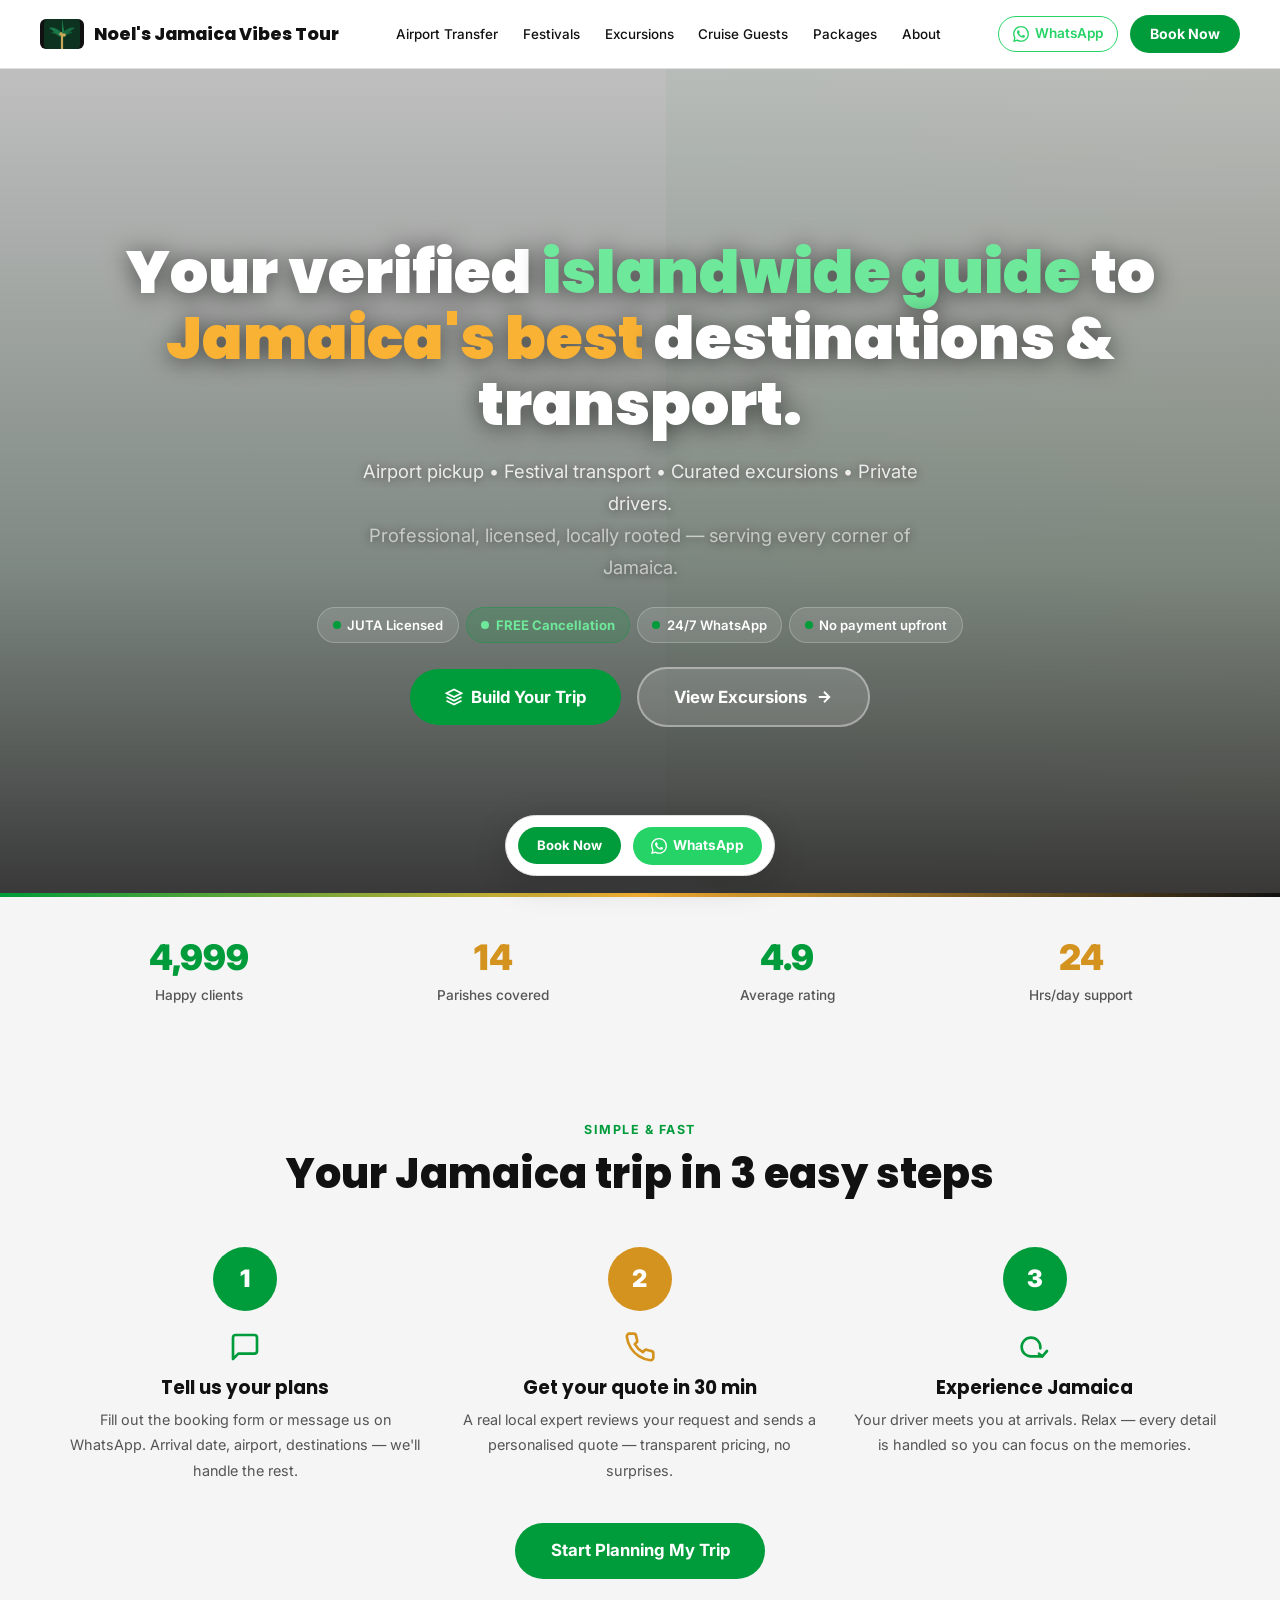
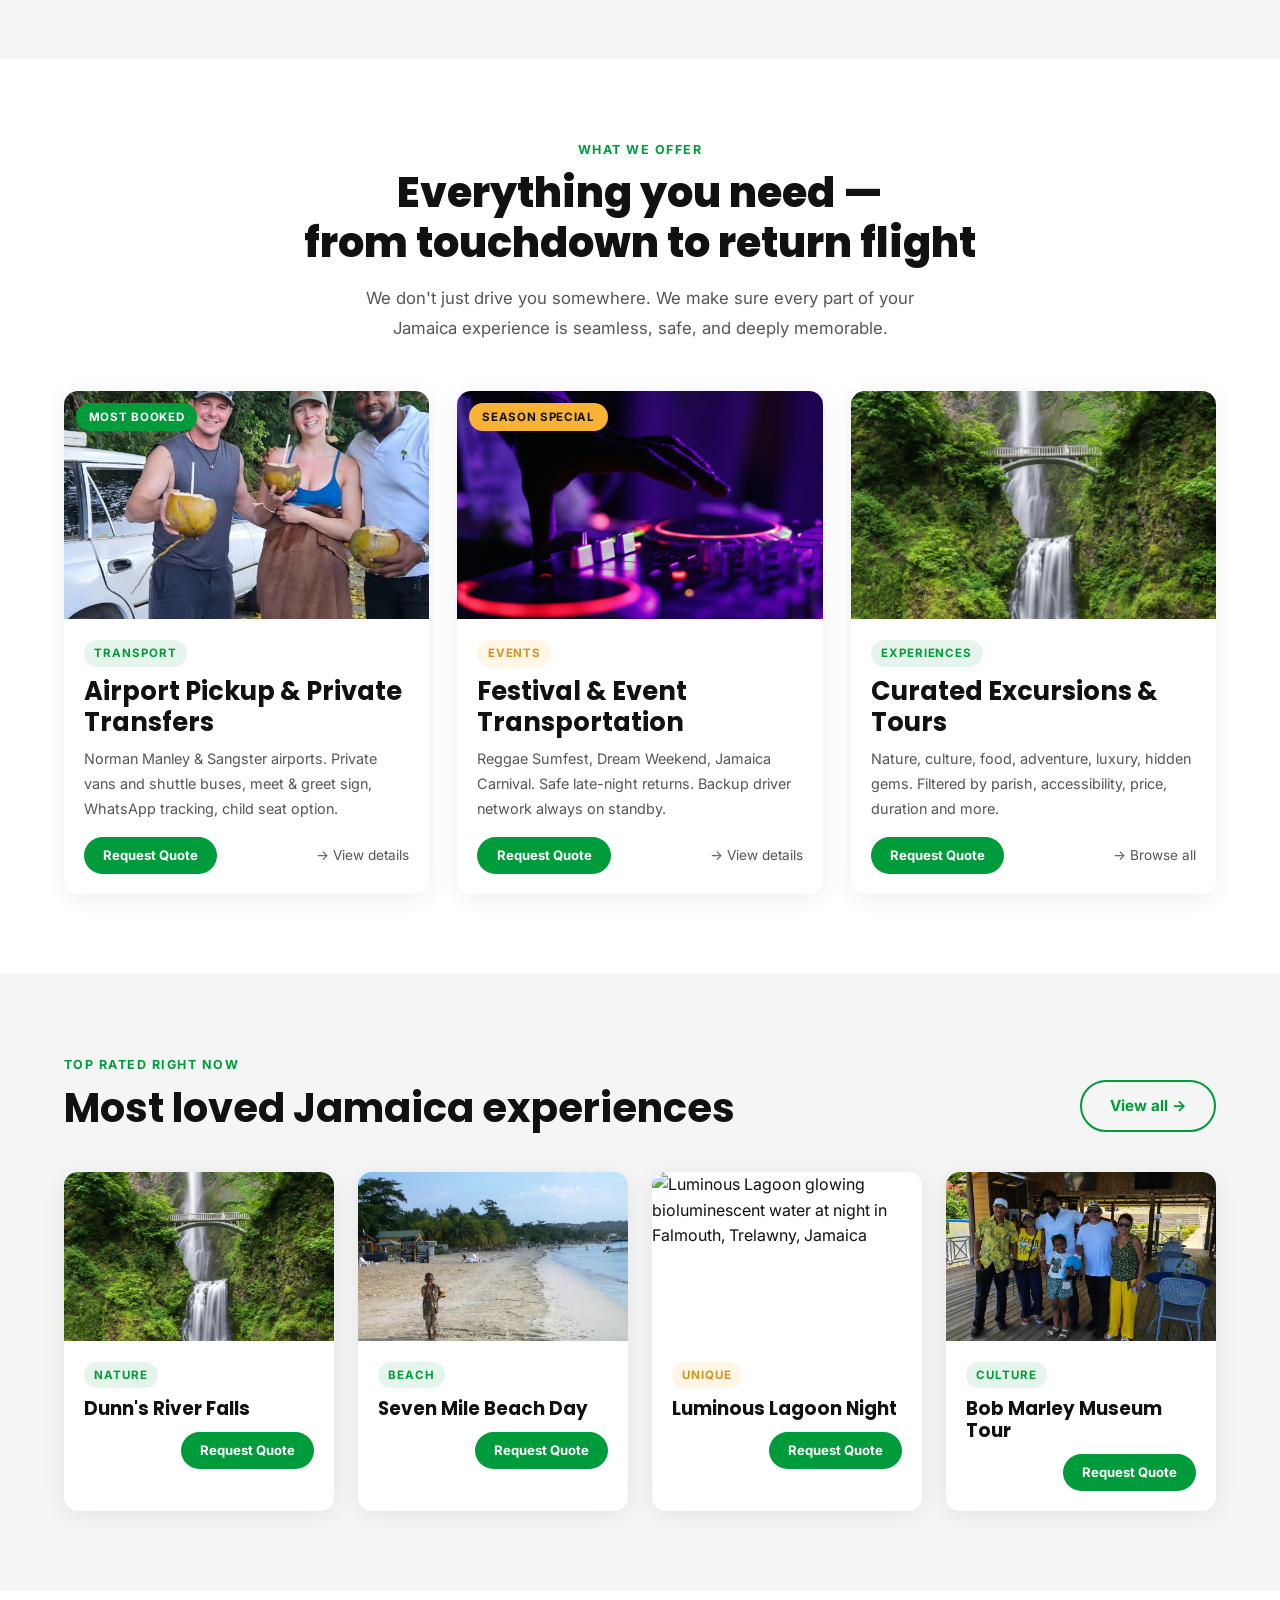
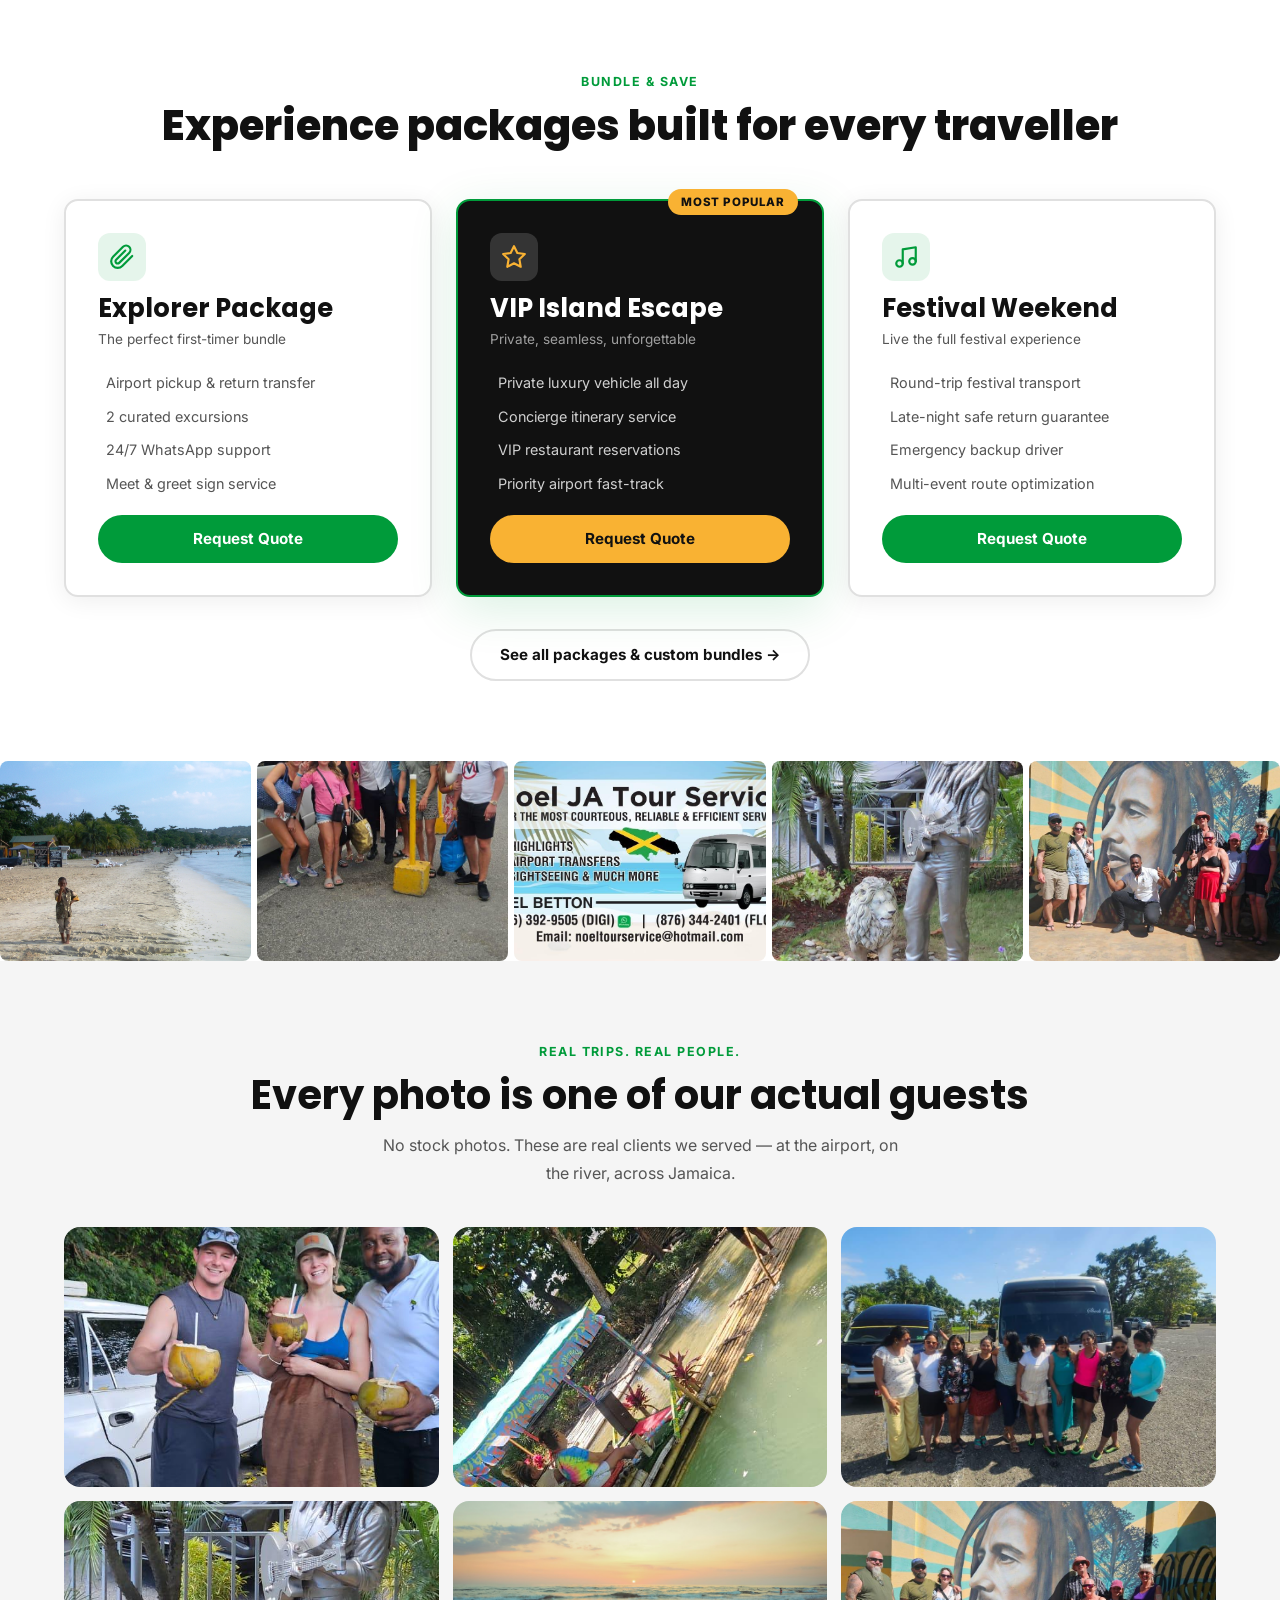
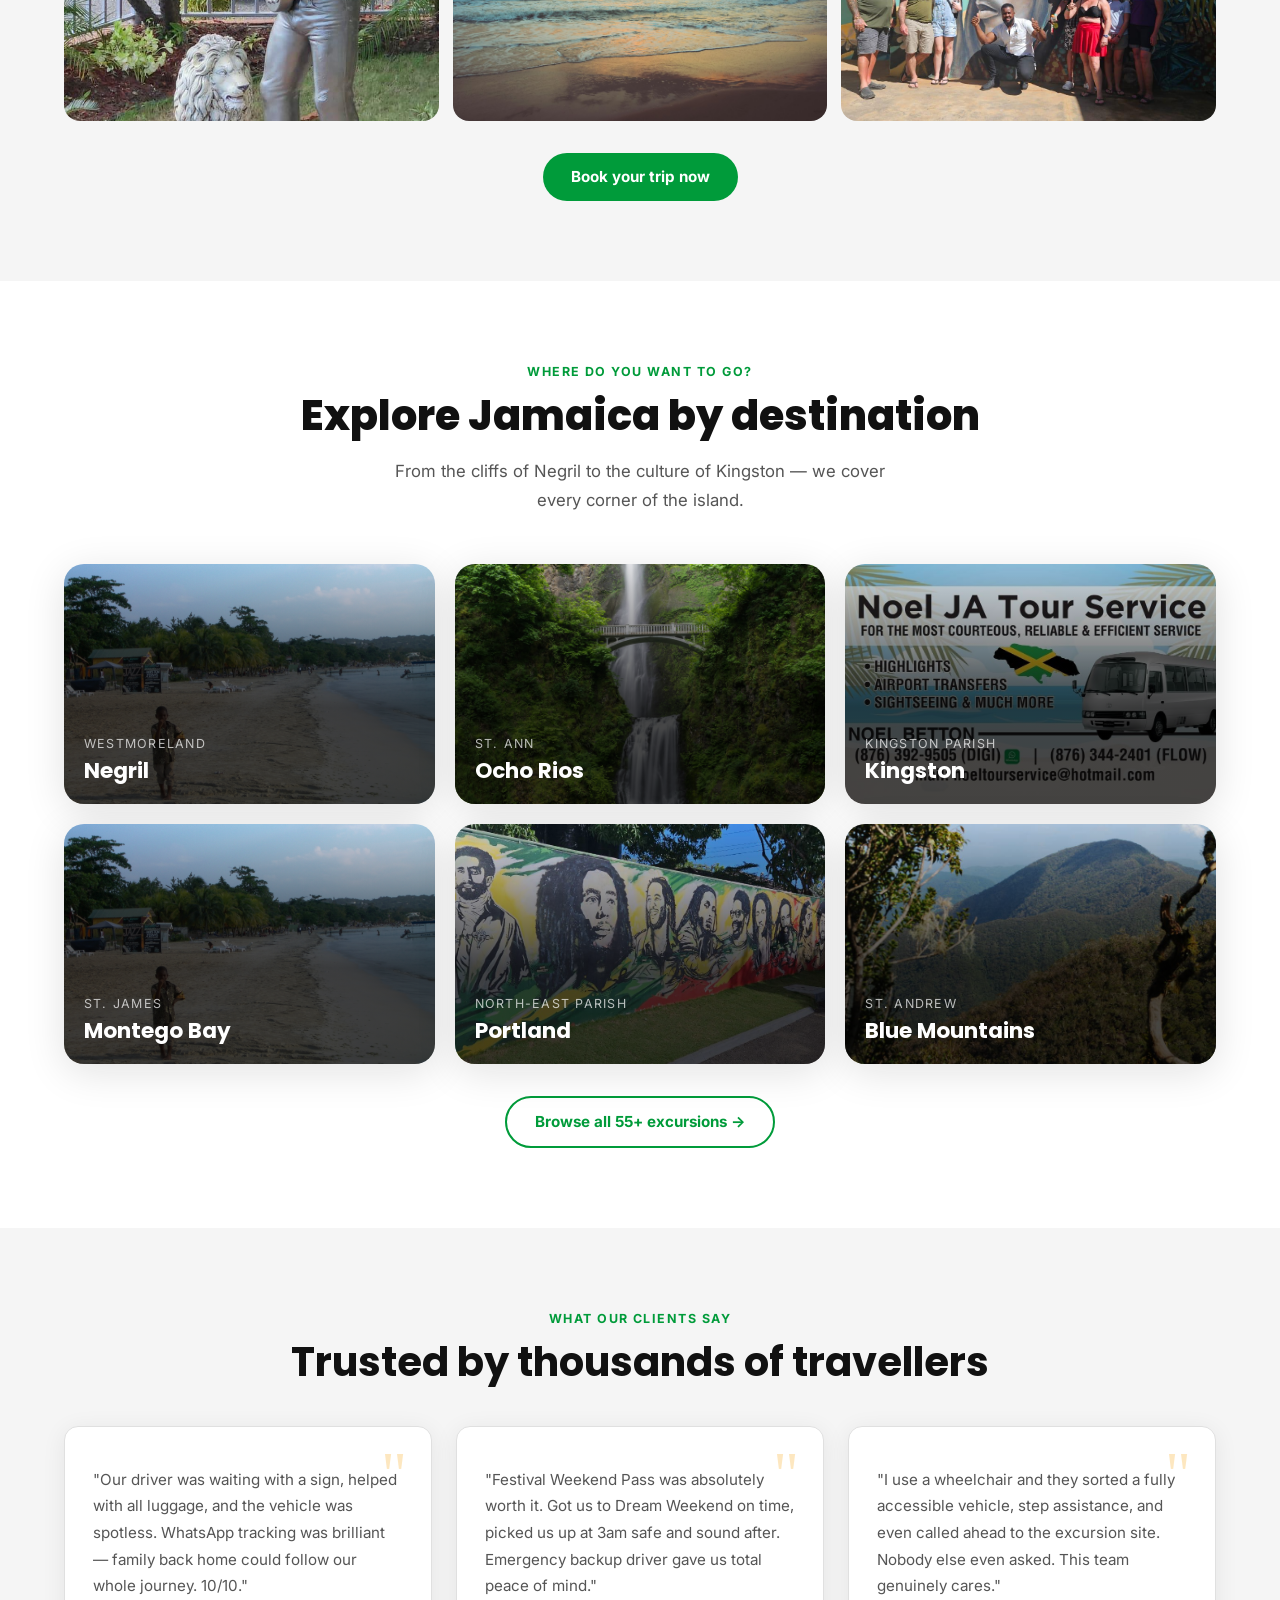
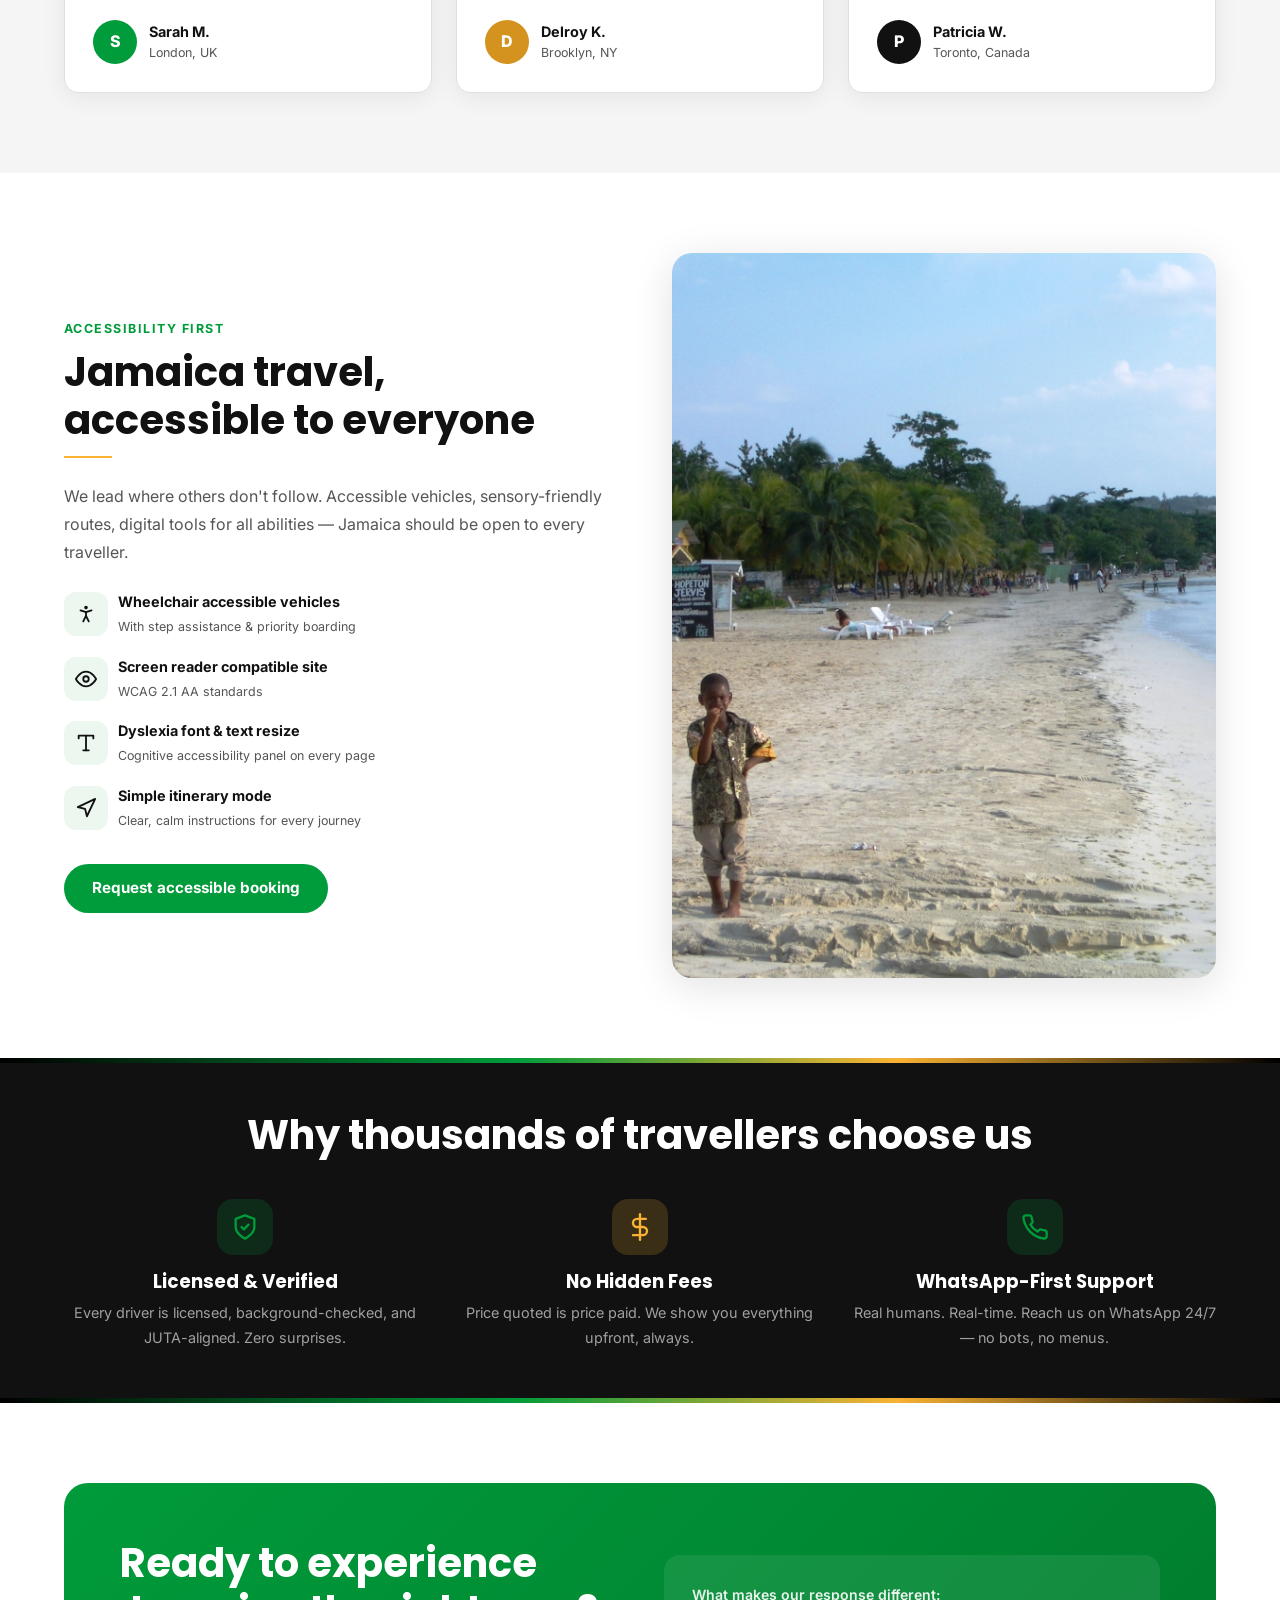
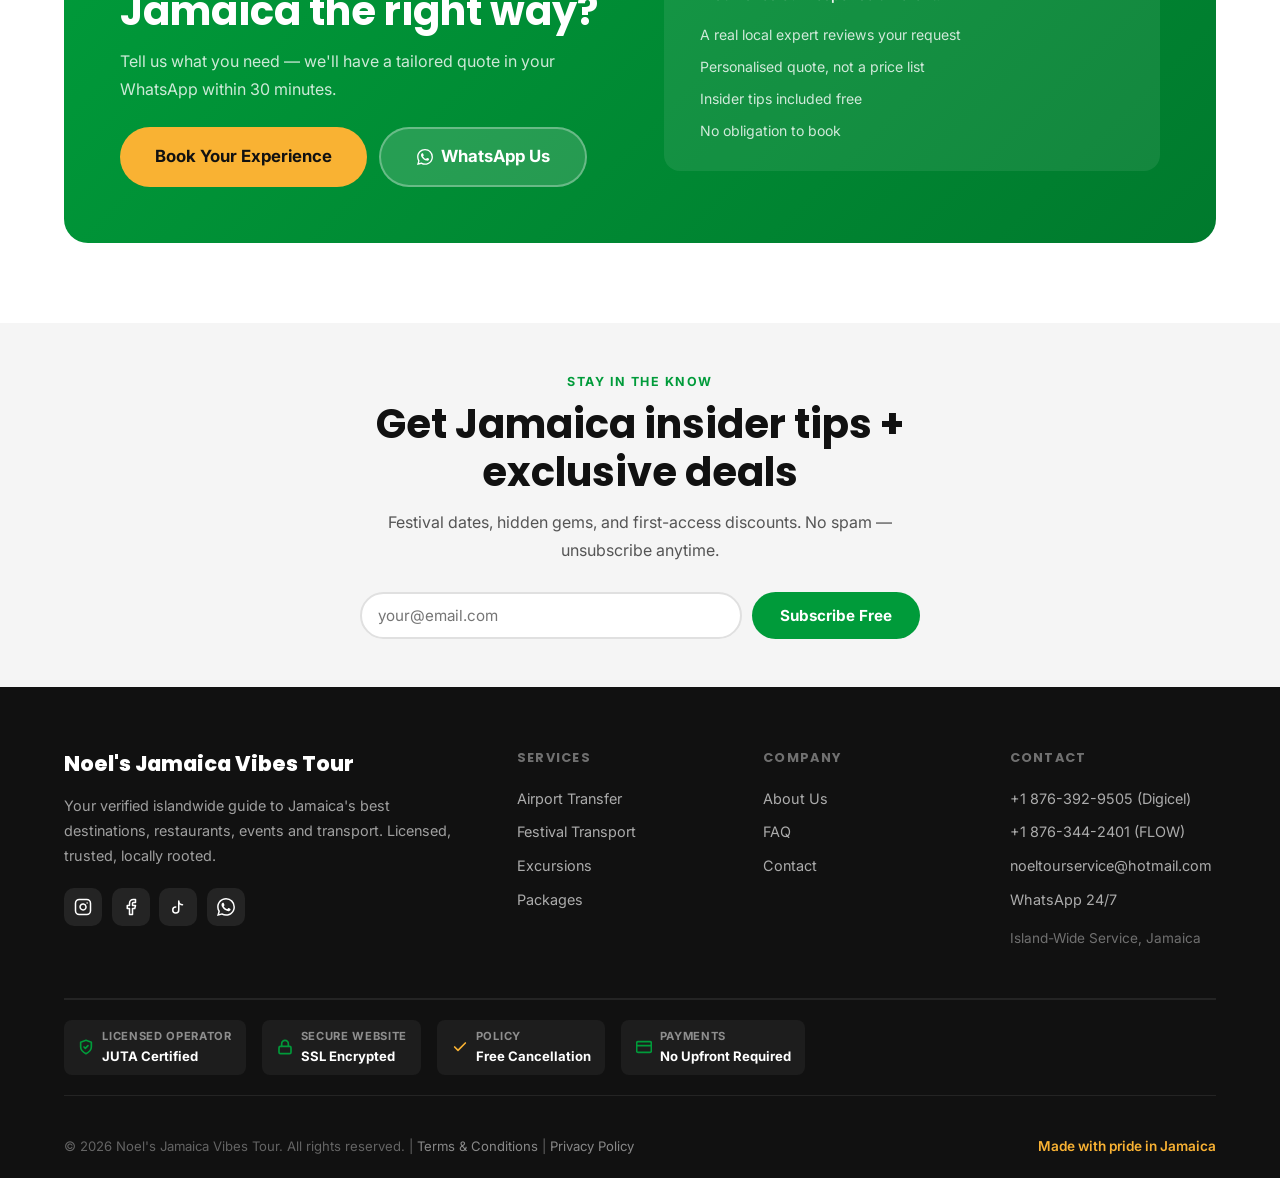
==== commit 0835e71b: "hero: SVG unsharp-mask sharpen + cinematic LUT color grade on all slides - Add SVG feConvolveMatrix " ====
--- a/index.html
+++ b/index.html
@@ -107,25 +107,52 @@
 
 <main id="main-content">
 
+<!-- SVG sharpen + cinematic grade filter — applied to all hero slides -->
+<svg style="display:none" aria-hidden="true">
+  <defs>
+    <filter id="vid-enhance" color-interpolation-filters="sRGB" x="0%" y="0%" width="100%" height="100%">
+      <!-- Unsharp mask: sharpens edges on compressed video -->
+      <feConvolveMatrix order="3" kernelMatrix="0 -0.6 0 -0.6 4.4 -0.6 0 -0.6 0" divisor="1" preserveAlpha="true" result="sharpened"/>
+      <!-- Lift blacks slightly, clamp highlights — filmic toe -->
+      <feComponentTransfer in="sharpened" result="graded">
+        <feFuncR type="gamma" amplitude="1.04" exponent="0.88" offset="0.015"/>
+        <feFuncG type="gamma" amplitude="1.04" exponent="0.86" offset="0.012"/>
+        <feFuncB type="gamma" amplitude="1.02" exponent="0.90" offset="0.005"/>
+      </feComponentTransfer>
+      <!-- Vibrance: boost saturation -->
+      <feColorMatrix type="saturate" values="1.45" in="graded"/>
+    </filter>
+    <filter id="img-enhance" color-interpolation-filters="sRGB" x="0%" y="0%" width="100%" height="100%">
+      <feConvolveMatrix order="3" kernelMatrix="0 -0.7 0 -0.7 4.8 -0.7 0 -0.7 0" divisor="1" preserveAlpha="true" result="sharpened"/>
+      <feComponentTransfer in="sharpened" result="graded">
+        <feFuncR type="gamma" amplitude="1.05" exponent="0.87" offset="0.018"/>
+        <feFuncG type="gamma" amplitude="1.05" exponent="0.85" offset="0.014"/>
+        <feFuncB type="gamma" amplitude="1.02" exponent="0.89" offset="0.006"/>
+      </feComponentTransfer>
+      <feColorMatrix type="saturate" values="1.5" in="graded"/>
+    </filter>
+  </defs>
+</svg>
+
 <!-- ===================== HERO ===================== -->
 <section class="hero" aria-label="Hero section" style="position:relative;min-height:92vh;display:flex;flex-direction:column;justify-content:center;overflow:hidden;padding:0;">
 
  <!-- Slideshow: videos FIRST, then photos. All stacked absolute, JS fades between them -->
  <div id="hero-slides" style="position:absolute;inset:0;z-index:0;">
-   <video class="hero-slide" muted playsinline preload="auto" aria-hidden="true" style="position:absolute;inset:0;width:100%;height:100%;object-fit:cover;object-position:center center;filter:brightness(1.06) contrast(1.06) saturate(1.38) blur(0.45px);opacity:1;transition:opacity 1.2s ease;transform:translateZ(0) scale(1.01);will-change:transform;">
+   <video class="hero-slide" muted playsinline preload="auto" aria-hidden="true" style="position:absolute;inset:0;width:100%;height:100%;object-fit:cover;object-position:center center;filter:url(#vid-enhance) brightness(1.05) contrast(1.08);opacity:1;transition:opacity 1.2s ease;transform:translateZ(0) scale(1.01);will-change:transform;">
      <source src="assets/videos/noel-tour-1.mp4" type="video/mp4" />
    </video>
-   <video class="hero-slide" muted playsinline preload="auto" aria-hidden="true" style="position:absolute;inset:0;width:100%;height:100%;object-fit:cover;object-position:center center;filter:brightness(1.06) contrast(1.06) saturate(1.38) blur(0.45px);opacity:0;transition:opacity 1.2s ease;transform:translateZ(0) scale(1.01);will-change:transform;">
+   <video class="hero-slide" muted playsinline preload="auto" aria-hidden="true" style="position:absolute;inset:0;width:100%;height:100%;object-fit:cover;object-position:center center;filter:url(#vid-enhance) brightness(1.05) contrast(1.08);opacity:0;transition:opacity 1.2s ease;transform:translateZ(0) scale(1.01);will-change:transform;">
      <source src="assets/videos/noel-tour-2.mp4" type="video/mp4" />
    </video>
-   <img class="hero-slide" src="assets/images/noel-airport-group.jpg" alt="" aria-hidden="true" style="position:absolute;inset:0;width:100%;height:100%;object-fit:cover;object-position:center 25%;filter:brightness(1.06) contrast(1.06) saturate(1.38) blur(0.45px);opacity:0;transition:opacity 1.2s ease;transform:translateZ(0);" />
-   <img class="hero-slide" src="assets/images/noel-mural-group.jpg" alt="" aria-hidden="true" style="position:absolute;inset:0;width:100%;height:100%;object-fit:cover;object-position:center 20%;filter:brightness(1.06) contrast(1.06) saturate(1.38) blur(0.45px);opacity:0;transition:opacity 1.2s ease;transform:translateZ(0);" />
-   <img class="hero-slide" src="assets/images/noel-horseback.jpg" alt="" aria-hidden="true" style="position:absolute;inset:0;width:100%;height:100%;object-fit:cover;object-position:center 15%;filter:brightness(1.06) contrast(1.06) saturate(1.38) blur(0.45px);opacity:0;transition:opacity 1.2s ease;transform:translateZ(0);" />
-   <img class="hero-slide" src="assets/images/noel-bamboo-raft.jpg" alt="" aria-hidden="true" style="position:absolute;inset:0;width:100%;height:100%;object-fit:cover;object-position:center 30%;filter:brightness(1.06) contrast(1.06) saturate(1.38) blur(0.45px);opacity:0;transition:opacity 1.2s ease;transform:translateZ(0);" />
-   <img class="hero-slide" src="assets/images/noel-coconut-stop.jpg" alt="" aria-hidden="true" style="position:absolute;inset:0;width:100%;height:100%;object-fit:cover;object-position:center 20%;filter:brightness(1.06) contrast(1.06) saturate(1.38) blur(0.45px);opacity:0;transition:opacity 1.2s ease;transform:translateZ(0);" />
-   <img class="hero-slide" src="assets/images/noel-group-vans.jpg" alt="" aria-hidden="true" style="position:absolute;inset:0;width:100%;height:100%;object-fit:cover;object-position:center 25%;filter:brightness(1.06) contrast(1.06) saturate(1.38) blur(0.45px);opacity:0;transition:opacity 1.2s ease;transform:translateZ(0);" />
-   <img class="hero-slide" src="assets/images/noel-jamaica-sign.jpg" alt="" aria-hidden="true" style="position:absolute;inset:0;width:100%;height:100%;object-fit:cover;object-position:center 20%;filter:brightness(1.06) contrast(1.06) saturate(1.38) blur(0.45px);opacity:0;transition:opacity 1.2s ease;transform:translateZ(0);" />
-   <img class="hero-slide" src="assets/images/noel-family-venue.jpg" alt="" aria-hidden="true" style="position:absolute;inset:0;width:100%;height:100%;object-fit:cover;object-position:center 15%;filter:brightness(1.06) contrast(1.06) saturate(1.38) blur(0.45px);opacity:0;transition:opacity 1.2s ease;transform:translateZ(0);" />
+   <img class="hero-slide" src="assets/images/noel-airport-group.jpg" alt="" aria-hidden="true" style="position:absolute;inset:0;width:100%;height:100%;object-fit:cover;object-position:center 25%;filter:url(#img-enhance) brightness(1.04) contrast(1.1);opacity:0;transition:opacity 1.2s ease;transform:translateZ(0);" />
+   <img class="hero-slide" src="assets/images/noel-mural-group.jpg" alt="" aria-hidden="true" style="position:absolute;inset:0;width:100%;height:100%;object-fit:cover;object-position:center 20%;filter:url(#img-enhance) brightness(1.04) contrast(1.1);opacity:0;transition:opacity 1.2s ease;transform:translateZ(0);" />
+   <img class="hero-slide" src="assets/images/noel-horseback.jpg" alt="" aria-hidden="true" style="position:absolute;inset:0;width:100%;height:100%;object-fit:cover;object-position:center 15%;filter:url(#img-enhance) brightness(1.04) contrast(1.1);opacity:0;transition:opacity 1.2s ease;transform:translateZ(0);" />
+   <img class="hero-slide" src="assets/images/noel-bamboo-raft.jpg" alt="" aria-hidden="true" style="position:absolute;inset:0;width:100%;height:100%;object-fit:cover;object-position:center 30%;filter:url(#img-enhance) brightness(1.04) contrast(1.1);opacity:0;transition:opacity 1.2s ease;transform:translateZ(0);" />
+   <img class="hero-slide" src="assets/images/noel-coconut-stop.jpg" alt="" aria-hidden="true" style="position:absolute;inset:0;width:100%;height:100%;object-fit:cover;object-position:center 20%;filter:url(#img-enhance) brightness(1.04) contrast(1.1);opacity:0;transition:opacity 1.2s ease;transform:translateZ(0);" />
+   <img class="hero-slide" src="assets/images/noel-group-vans.jpg" alt="" aria-hidden="true" style="position:absolute;inset:0;width:100%;height:100%;object-fit:cover;object-position:center 25%;filter:url(#img-enhance) brightness(1.04) contrast(1.1);opacity:0;transition:opacity 1.2s ease;transform:translateZ(0);" />
+   <img class="hero-slide" src="assets/images/noel-jamaica-sign.jpg" alt="" aria-hidden="true" style="position:absolute;inset:0;width:100%;height:100%;object-fit:cover;object-position:center 20%;filter:url(#img-enhance) brightness(1.04) contrast(1.1);opacity:0;transition:opacity 1.2s ease;transform:translateZ(0);" />
+   <img class="hero-slide" src="assets/images/noel-family-venue.jpg" alt="" aria-hidden="true" style="position:absolute;inset:0;width:100%;height:100%;object-fit:cover;object-position:center 15%;filter:url(#img-enhance) brightness(1.04) contrast(1.1);opacity:0;transition:opacity 1.2s ease;transform:translateZ(0);" />
  </div>
 
  <!-- Overlay -->
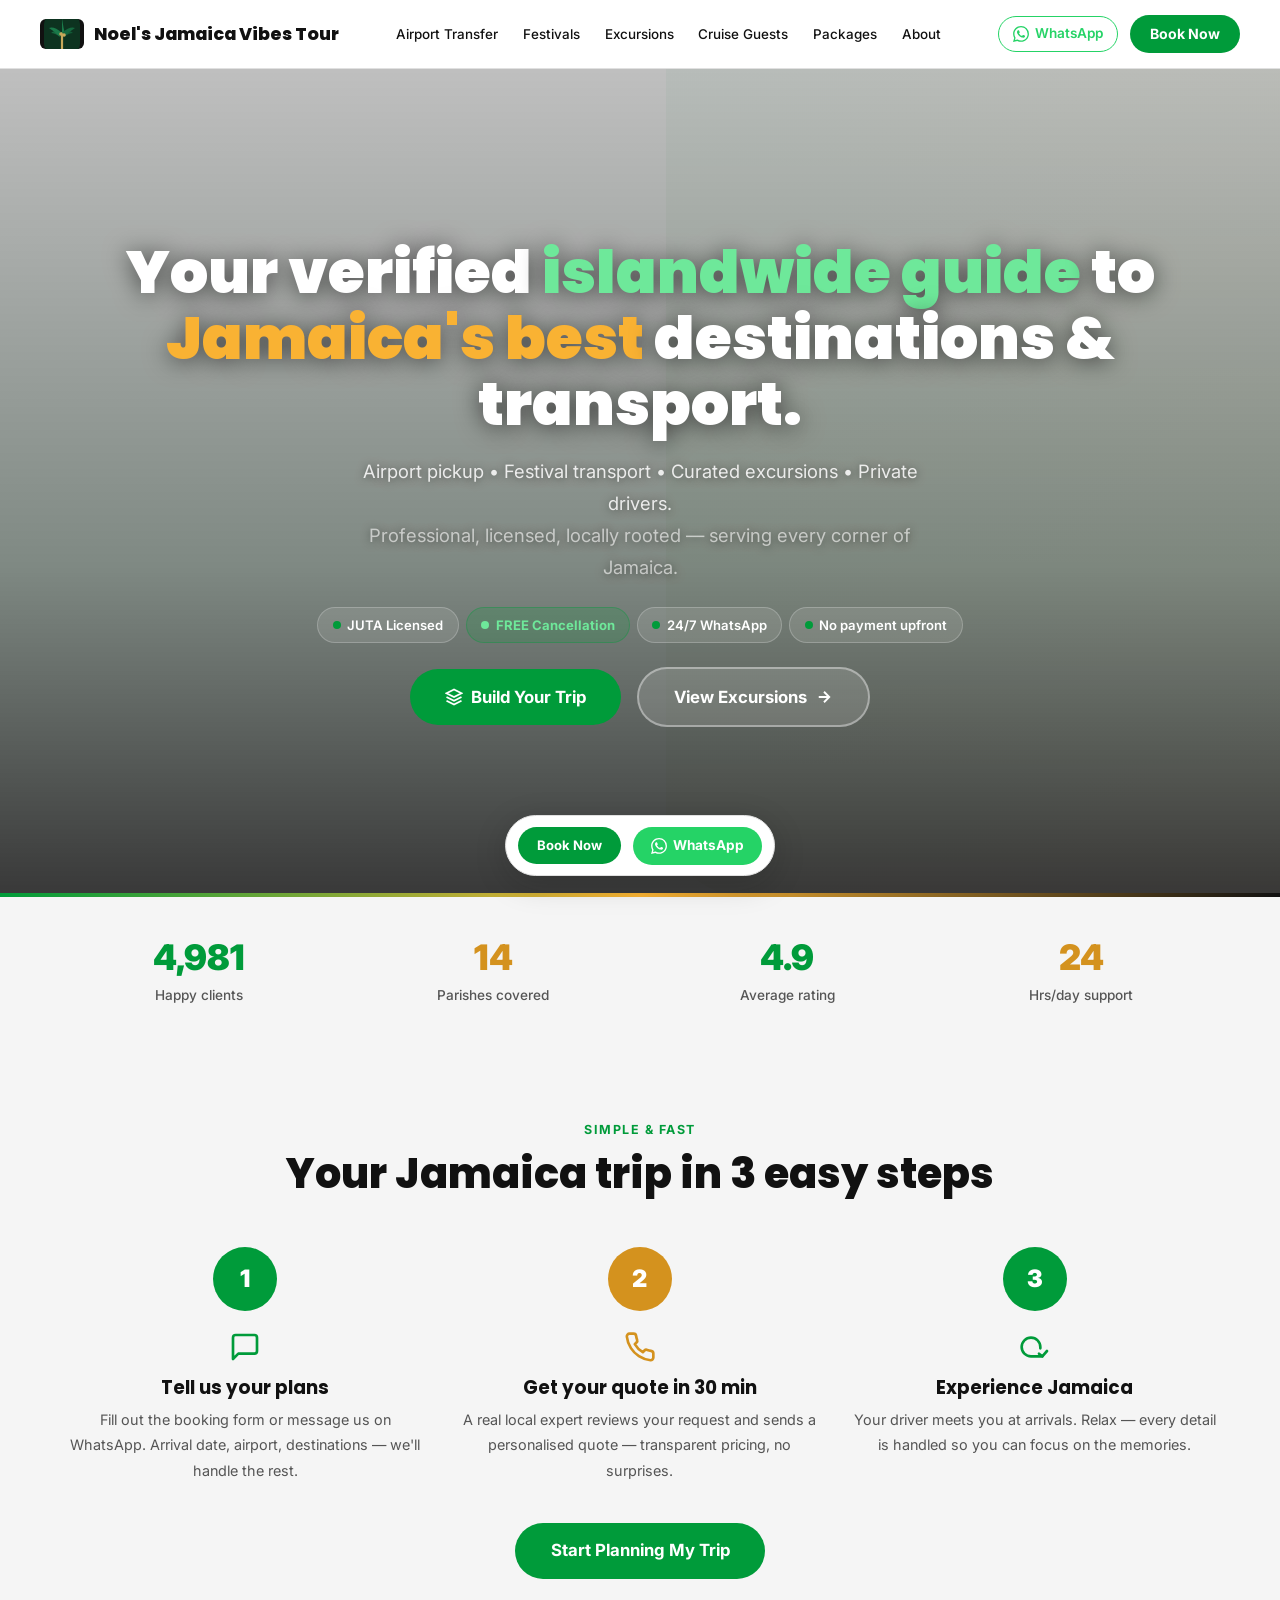
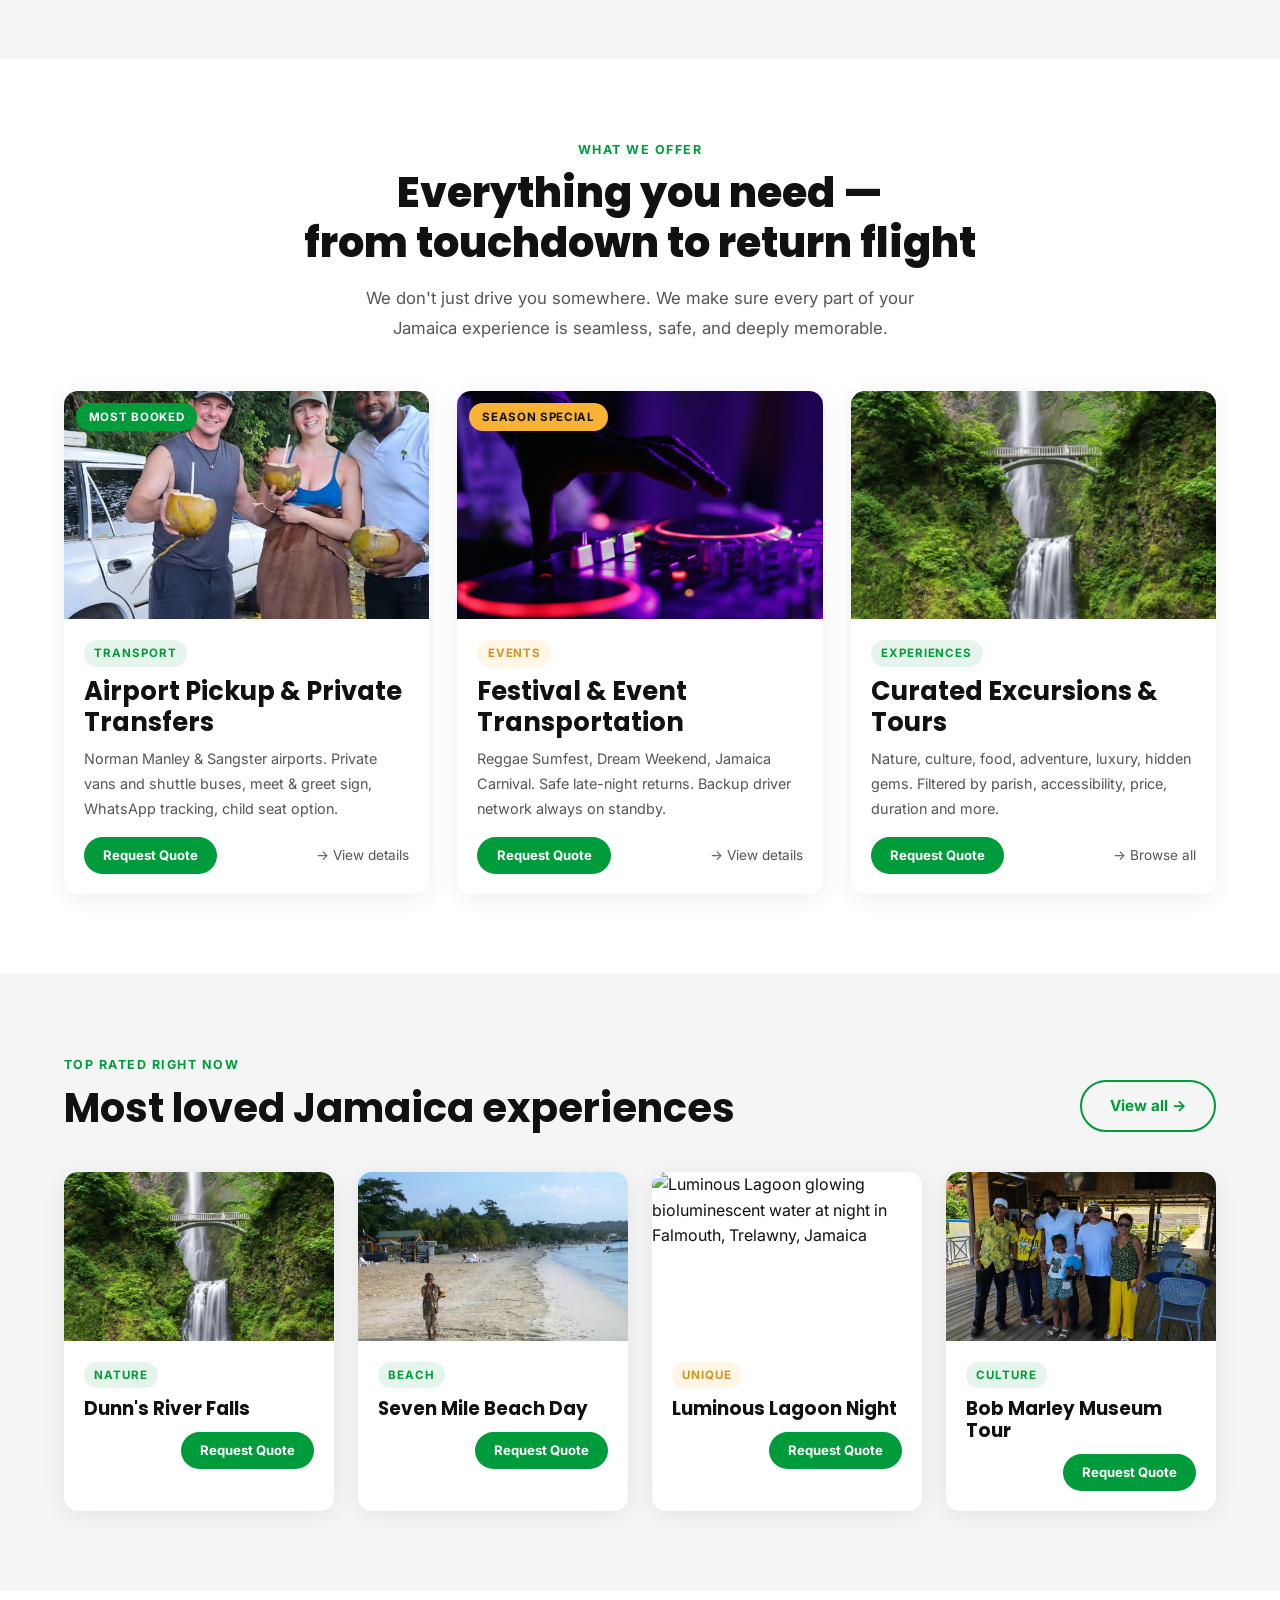
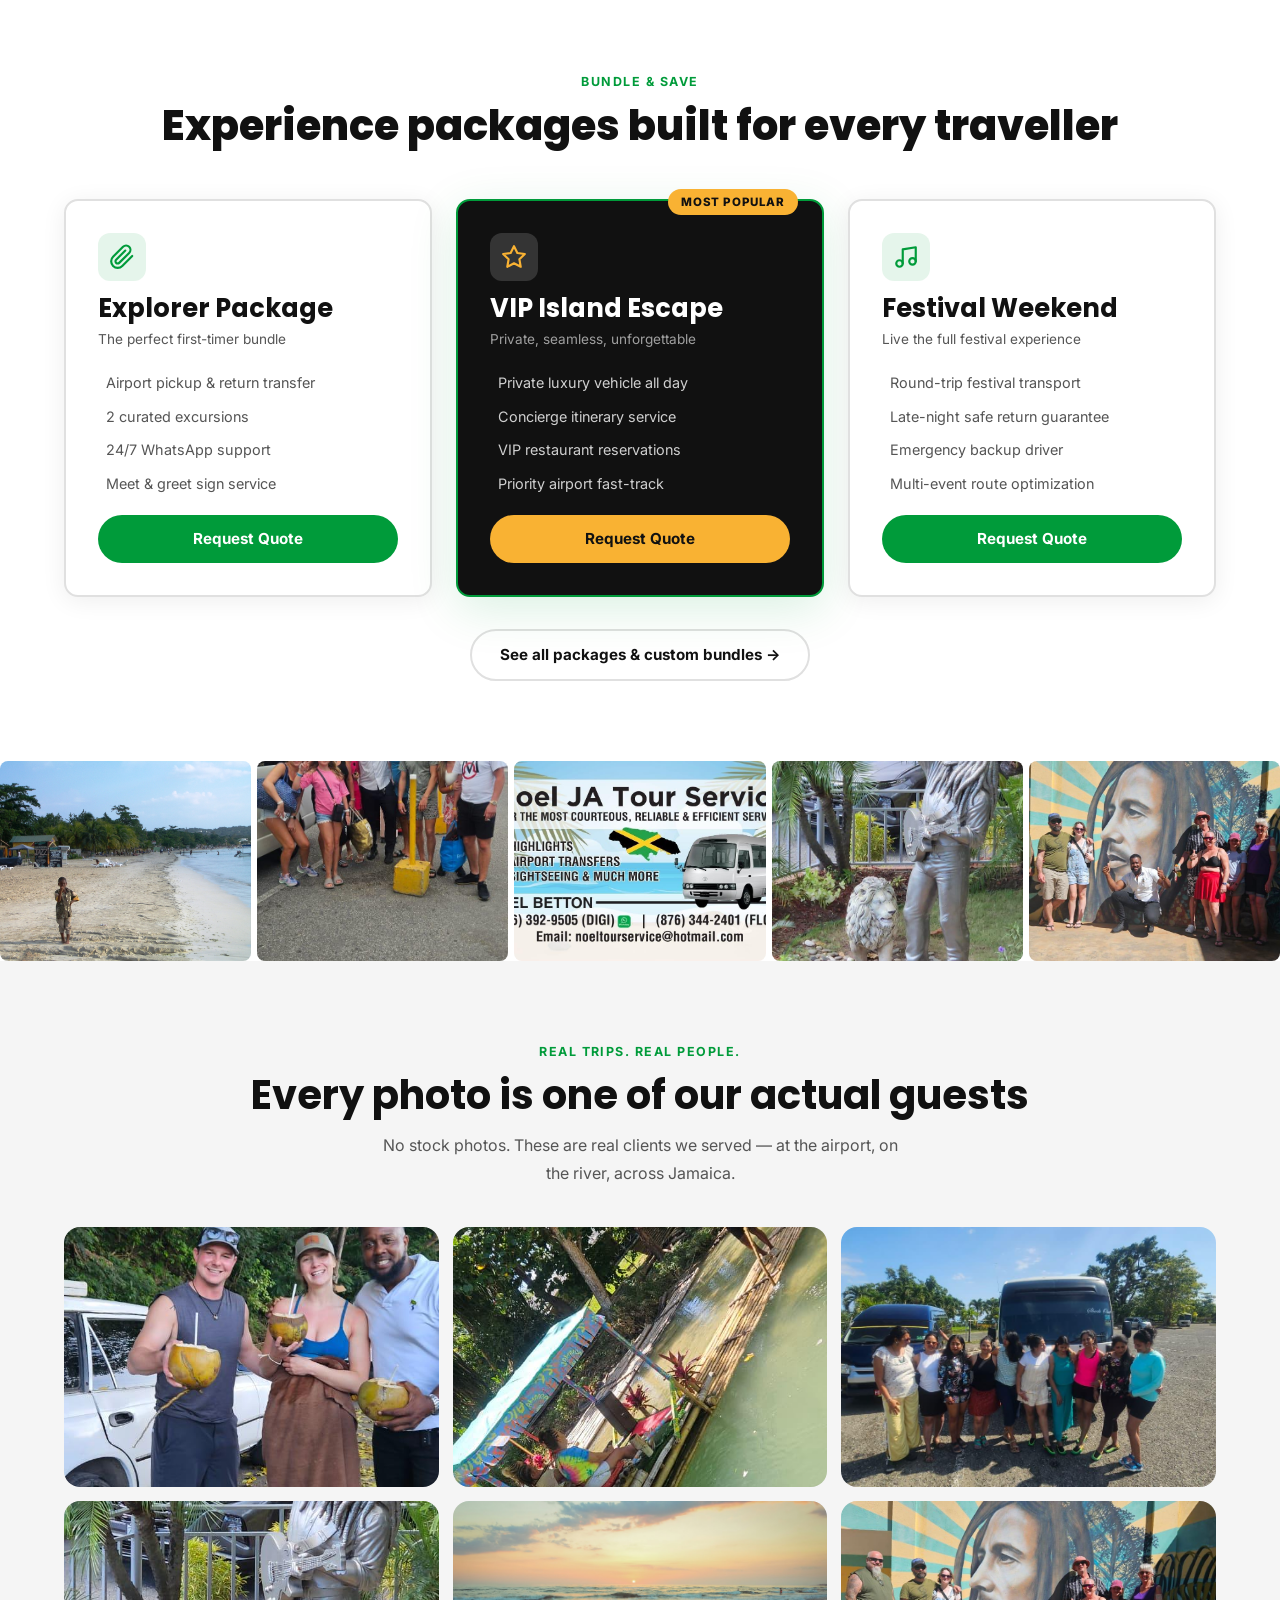
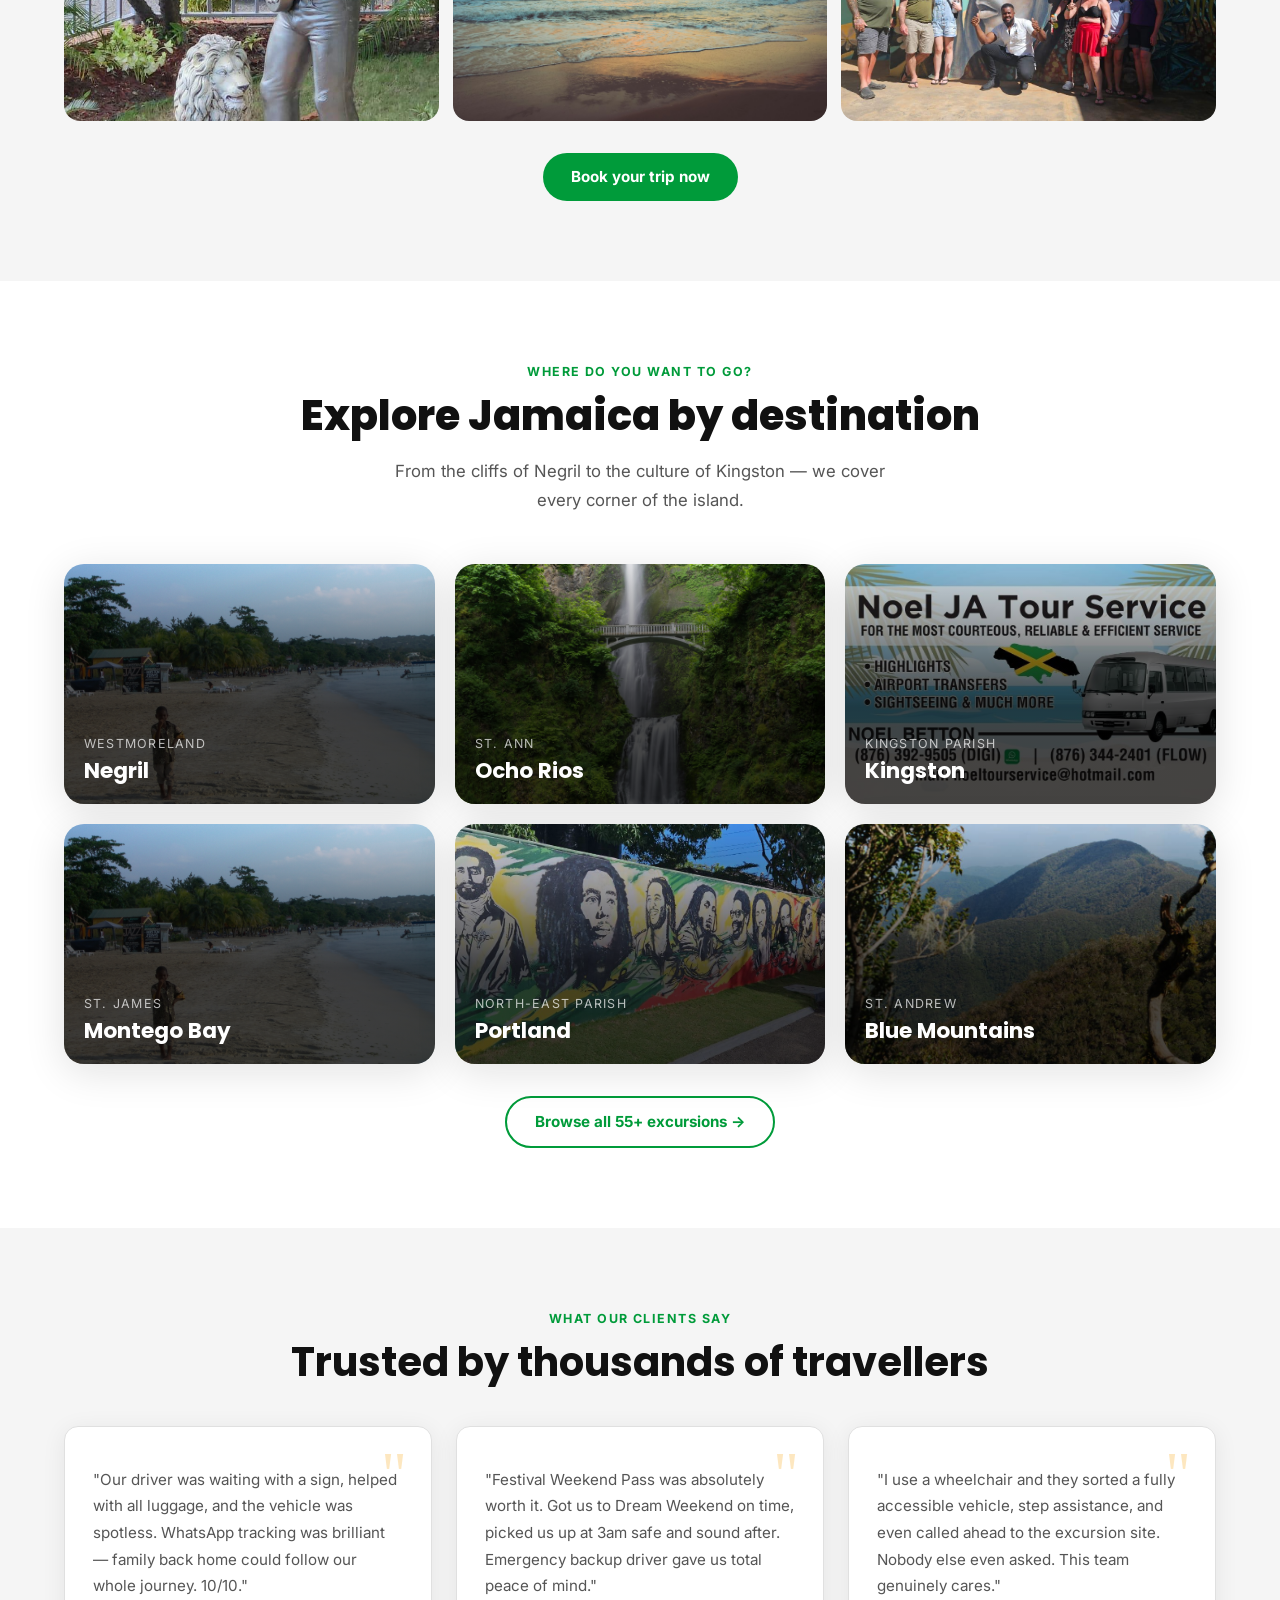
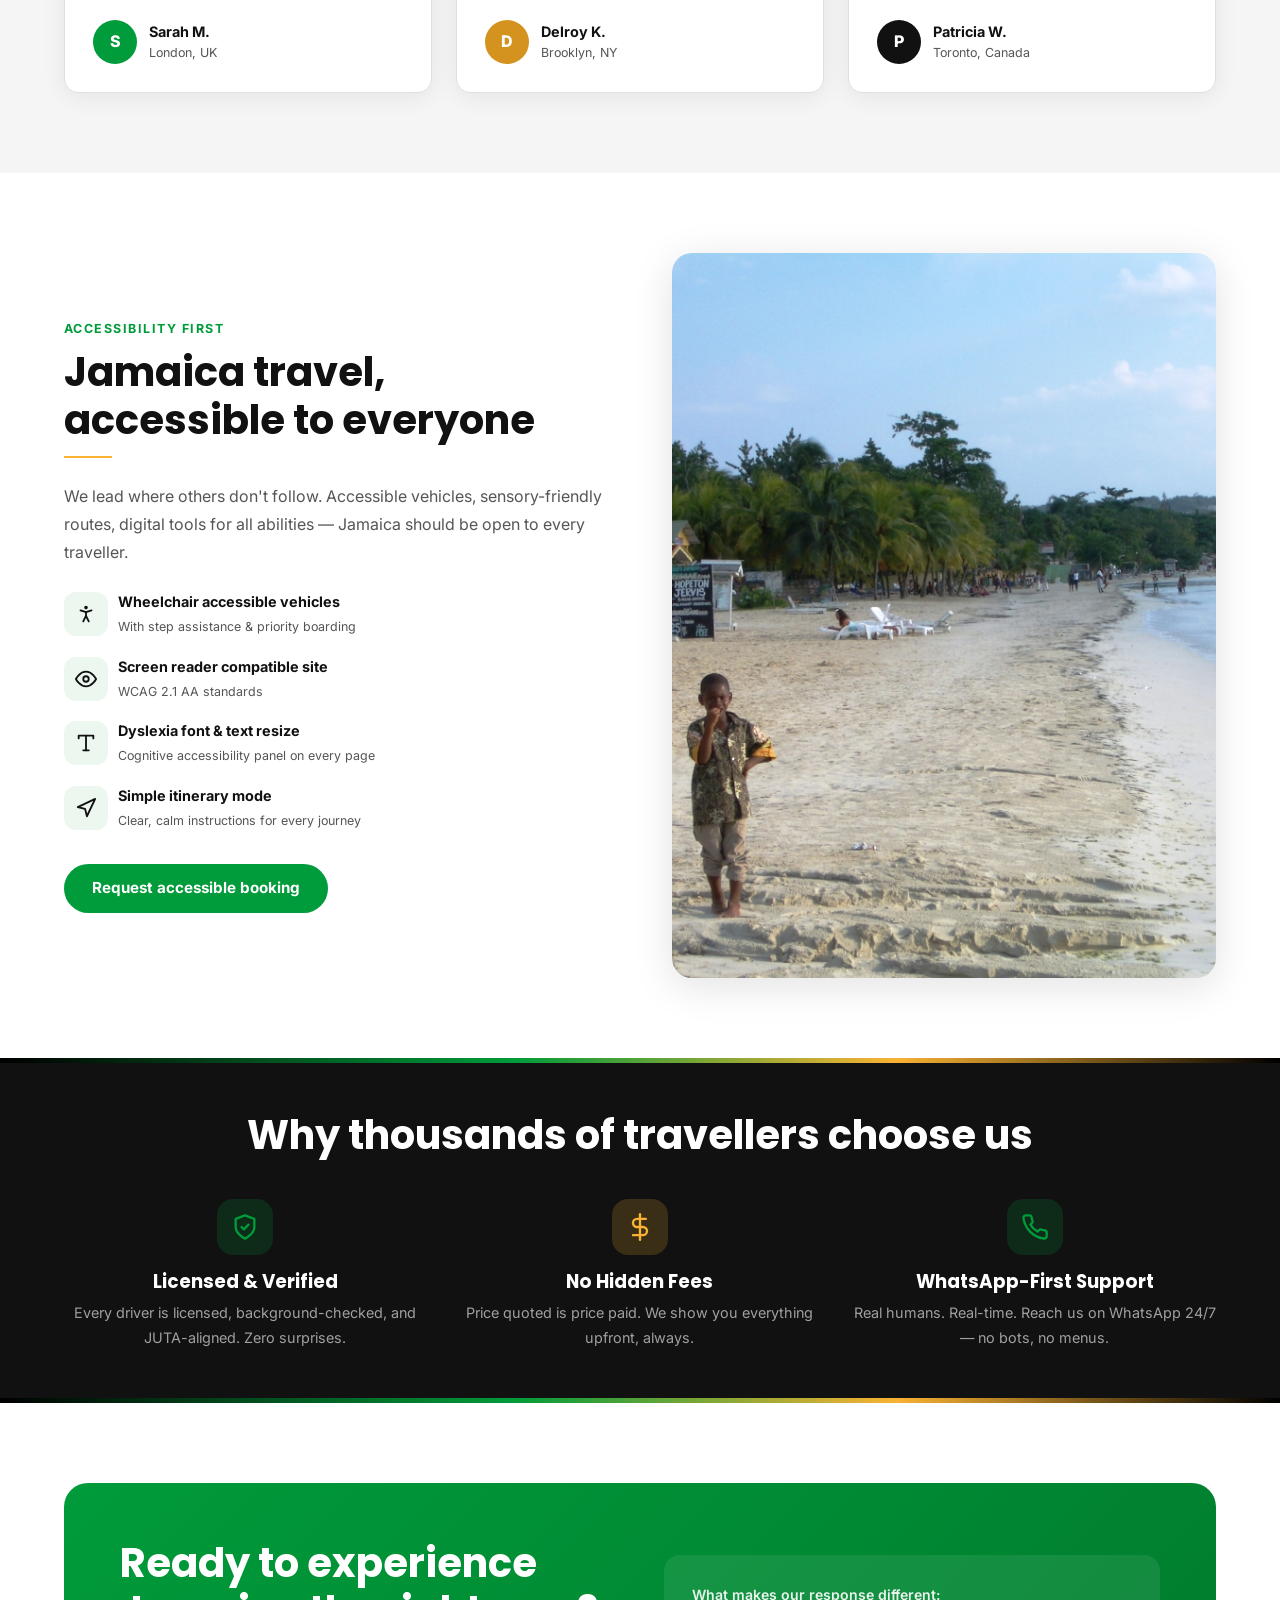
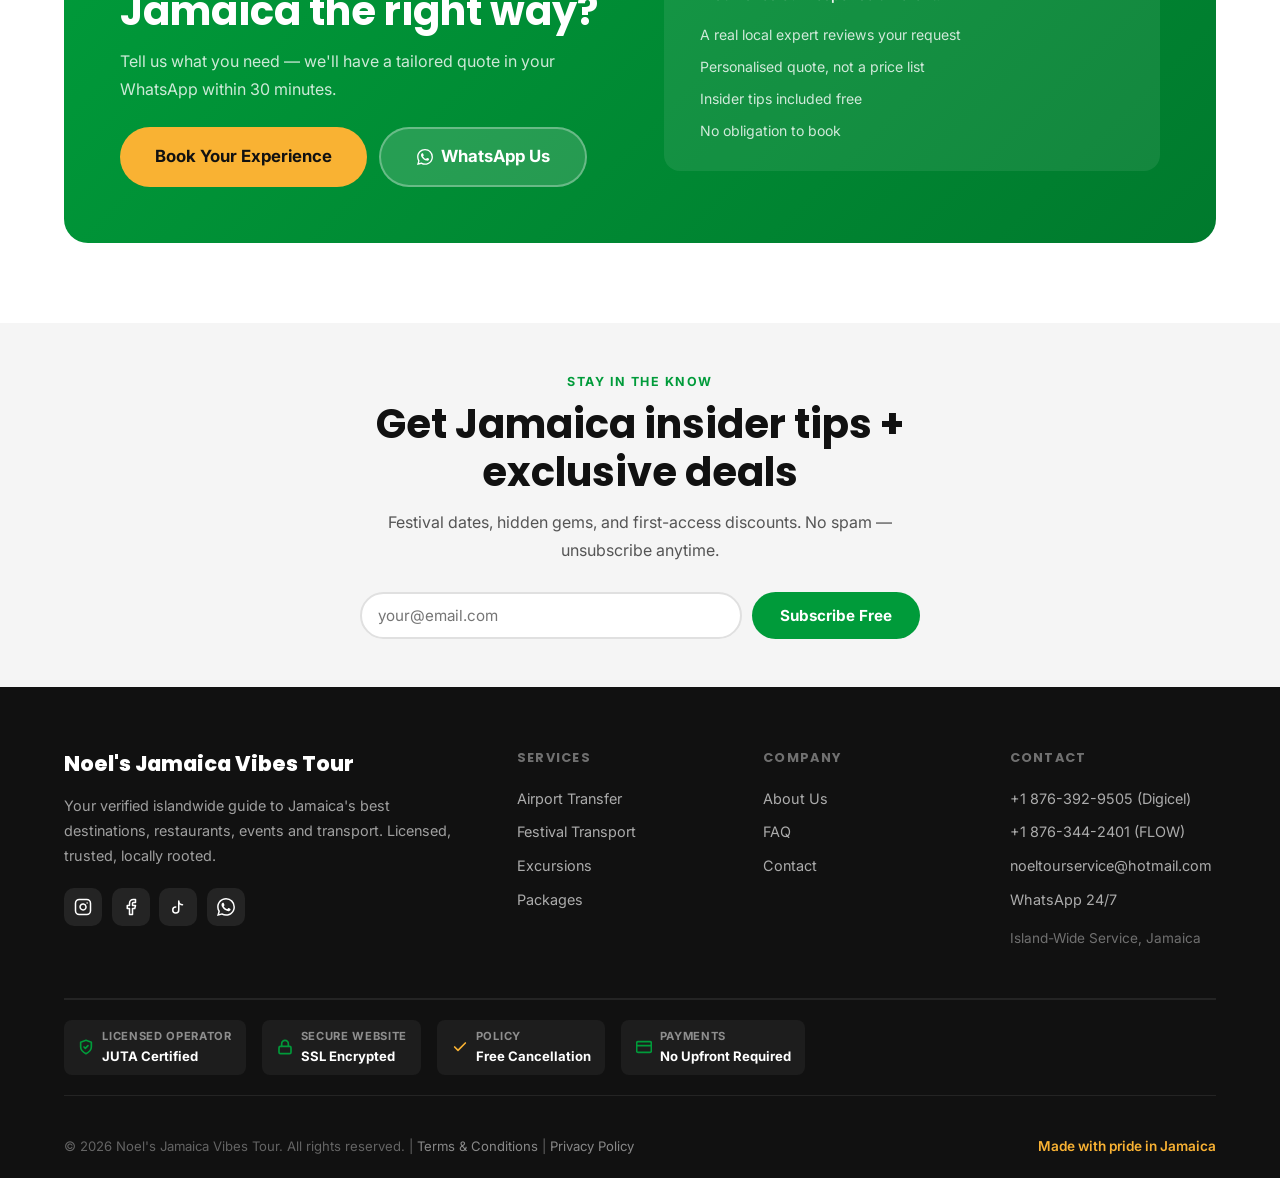
==== commit 38fc227a: "hero: remove noel-group-vans (business card), tone down SVG filter - noel-group-vans.jpg was the bus" ====
--- a/index.html
+++ b/index.html
@@ -111,25 +111,22 @@
 <svg style="display:none" aria-hidden="true">
   <defs>
     <filter id="vid-enhance" color-interpolation-filters="sRGB" x="0%" y="0%" width="100%" height="100%">
-      <!-- Unsharp mask: sharpens edges on compressed video -->
-      <feConvolveMatrix order="3" kernelMatrix="0 -0.6 0 -0.6 4.4 -0.6 0 -0.6 0" divisor="1" preserveAlpha="true" result="sharpened"/>
-      <!-- Lift blacks slightly, clamp highlights — filmic toe -->
+      <feConvolveMatrix order="3" kernelMatrix="0 -0.4 0 -0.4 2.6 -0.4 0 -0.4 0" divisor="1" preserveAlpha="true" result="sharpened"/>
       <feComponentTransfer in="sharpened" result="graded">
-        <feFuncR type="gamma" amplitude="1.04" exponent="0.88" offset="0.015"/>
-        <feFuncG type="gamma" amplitude="1.04" exponent="0.86" offset="0.012"/>
-        <feFuncB type="gamma" amplitude="1.02" exponent="0.90" offset="0.005"/>
+        <feFuncR type="gamma" amplitude="0.97" exponent="0.94" offset="0.01"/>
+        <feFuncG type="gamma" amplitude="0.97" exponent="0.93" offset="0.008"/>
+        <feFuncB type="gamma" amplitude="0.96" exponent="0.96" offset="0.003"/>
       </feComponentTransfer>
-      <!-- Vibrance: boost saturation -->
-      <feColorMatrix type="saturate" values="1.45" in="graded"/>
+      <feColorMatrix type="saturate" values="1.22" in="graded"/>
     </filter>
     <filter id="img-enhance" color-interpolation-filters="sRGB" x="0%" y="0%" width="100%" height="100%">
-      <feConvolveMatrix order="3" kernelMatrix="0 -0.7 0 -0.7 4.8 -0.7 0 -0.7 0" divisor="1" preserveAlpha="true" result="sharpened"/>
+      <feConvolveMatrix order="3" kernelMatrix="0 -0.5 0 -0.5 3.0 -0.5 0 -0.5 0" divisor="1" preserveAlpha="true" result="sharpened"/>
       <feComponentTransfer in="sharpened" result="graded">
-        <feFuncR type="gamma" amplitude="1.05" exponent="0.87" offset="0.018"/>
-        <feFuncG type="gamma" amplitude="1.05" exponent="0.85" offset="0.014"/>
-        <feFuncB type="gamma" amplitude="1.02" exponent="0.89" offset="0.006"/>
+        <feFuncR type="gamma" amplitude="0.98" exponent="0.93" offset="0.01"/>
+        <feFuncG type="gamma" amplitude="0.98" exponent="0.92" offset="0.008"/>
+        <feFuncB type="gamma" amplitude="0.97" exponent="0.95" offset="0.003"/>
       </feComponentTransfer>
-      <feColorMatrix type="saturate" values="1.5" in="graded"/>
+      <feColorMatrix type="saturate" values="1.25" in="graded"/>
     </filter>
   </defs>
 </svg>
@@ -139,20 +136,19 @@
 
  <!-- Slideshow: videos FIRST, then photos. All stacked absolute, JS fades between them -->
  <div id="hero-slides" style="position:absolute;inset:0;z-index:0;">
-   <video class="hero-slide" muted playsinline preload="auto" aria-hidden="true" style="position:absolute;inset:0;width:100%;height:100%;object-fit:cover;object-position:center center;filter:url(#vid-enhance) brightness(1.05) contrast(1.08);opacity:1;transition:opacity 1.2s ease;transform:translateZ(0) scale(1.01);will-change:transform;">
+   <video class="hero-slide" muted playsinline preload="auto" aria-hidden="true" style="position:absolute;inset:0;width:100%;height:100%;object-fit:cover;object-position:center center;filter:url(#vid-enhance) brightness(1.0) contrast(1.02);opacity:1;transition:opacity 1.2s ease;transform:translateZ(0) scale(1.01);will-change:transform;">
      <source src="assets/videos/noel-tour-1.mp4" type="video/mp4" />
    </video>
-   <video class="hero-slide" muted playsinline preload="auto" aria-hidden="true" style="position:absolute;inset:0;width:100%;height:100%;object-fit:cover;object-position:center center;filter:url(#vid-enhance) brightness(1.05) contrast(1.08);opacity:0;transition:opacity 1.2s ease;transform:translateZ(0) scale(1.01);will-change:transform;">
+   <video class="hero-slide" muted playsinline preload="auto" aria-hidden="true" style="position:absolute;inset:0;width:100%;height:100%;object-fit:cover;object-position:center center;filter:url(#vid-enhance) brightness(1.0) contrast(1.02);opacity:0;transition:opacity 1.2s ease;transform:translateZ(0) scale(1.01);will-change:transform;">
      <source src="assets/videos/noel-tour-2.mp4" type="video/mp4" />
    </video>
-   <img class="hero-slide" src="assets/images/noel-airport-group.jpg" alt="" aria-hidden="true" style="position:absolute;inset:0;width:100%;height:100%;object-fit:cover;object-position:center 25%;filter:url(#img-enhance) brightness(1.04) contrast(1.1);opacity:0;transition:opacity 1.2s ease;transform:translateZ(0);" />
-   <img class="hero-slide" src="assets/images/noel-mural-group.jpg" alt="" aria-hidden="true" style="position:absolute;inset:0;width:100%;height:100%;object-fit:cover;object-position:center 20%;filter:url(#img-enhance) brightness(1.04) contrast(1.1);opacity:0;transition:opacity 1.2s ease;transform:translateZ(0);" />
-   <img class="hero-slide" src="assets/images/noel-horseback.jpg" alt="" aria-hidden="true" style="position:absolute;inset:0;width:100%;height:100%;object-fit:cover;object-position:center 15%;filter:url(#img-enhance) brightness(1.04) contrast(1.1);opacity:0;transition:opacity 1.2s ease;transform:translateZ(0);" />
-   <img class="hero-slide" src="assets/images/noel-bamboo-raft.jpg" alt="" aria-hidden="true" style="position:absolute;inset:0;width:100%;height:100%;object-fit:cover;object-position:center 30%;filter:url(#img-enhance) brightness(1.04) contrast(1.1);opacity:0;transition:opacity 1.2s ease;transform:translateZ(0);" />
-   <img class="hero-slide" src="assets/images/noel-coconut-stop.jpg" alt="" aria-hidden="true" style="position:absolute;inset:0;width:100%;height:100%;object-fit:cover;object-position:center 20%;filter:url(#img-enhance) brightness(1.04) contrast(1.1);opacity:0;transition:opacity 1.2s ease;transform:translateZ(0);" />
-   <img class="hero-slide" src="assets/images/noel-group-vans.jpg" alt="" aria-hidden="true" style="position:absolute;inset:0;width:100%;height:100%;object-fit:cover;object-position:center 25%;filter:url(#img-enhance) brightness(1.04) contrast(1.1);opacity:0;transition:opacity 1.2s ease;transform:translateZ(0);" />
-   <img class="hero-slide" src="assets/images/noel-jamaica-sign.jpg" alt="" aria-hidden="true" style="position:absolute;inset:0;width:100%;height:100%;object-fit:cover;object-position:center 20%;filter:url(#img-enhance) brightness(1.04) contrast(1.1);opacity:0;transition:opacity 1.2s ease;transform:translateZ(0);" />
-   <img class="hero-slide" src="assets/images/noel-family-venue.jpg" alt="" aria-hidden="true" style="position:absolute;inset:0;width:100%;height:100%;object-fit:cover;object-position:center 15%;filter:url(#img-enhance) brightness(1.04) contrast(1.1);opacity:0;transition:opacity 1.2s ease;transform:translateZ(0);" />
+   <img class="hero-slide" src="assets/images/noel-airport-group.jpg" alt="" aria-hidden="true" style="position:absolute;inset:0;width:100%;height:100%;object-fit:cover;object-position:center 25%;filter:url(#img-enhance) brightness(1.0) contrast(1.02);opacity:0;transition:opacity 1.2s ease;transform:translateZ(0);" />
+   <img class="hero-slide" src="assets/images/noel-mural-group.jpg" alt="" aria-hidden="true" style="position:absolute;inset:0;width:100%;height:100%;object-fit:cover;object-position:center 20%;filter:url(#img-enhance) brightness(1.0) contrast(1.02);opacity:0;transition:opacity 1.2s ease;transform:translateZ(0);" />
+   <img class="hero-slide" src="assets/images/noel-horseback.jpg" alt="" aria-hidden="true" style="position:absolute;inset:0;width:100%;height:100%;object-fit:cover;object-position:center 15%;filter:url(#img-enhance) brightness(1.0) contrast(1.02);opacity:0;transition:opacity 1.2s ease;transform:translateZ(0);" />
+   <img class="hero-slide" src="assets/images/noel-bamboo-raft.jpg" alt="" aria-hidden="true" style="position:absolute;inset:0;width:100%;height:100%;object-fit:cover;object-position:center 30%;filter:url(#img-enhance) brightness(1.0) contrast(1.02);opacity:0;transition:opacity 1.2s ease;transform:translateZ(0);" />
+   <img class="hero-slide" src="assets/images/noel-coconut-stop.jpg" alt="" aria-hidden="true" style="position:absolute;inset:0;width:100%;height:100%;object-fit:cover;object-position:center 20%;filter:url(#img-enhance) brightness(1.0) contrast(1.02);opacity:0;transition:opacity 1.2s ease;transform:translateZ(0);" />
+    <img class="hero-slide" src="assets/images/noel-jamaica-sign.jpg" alt="" aria-hidden="true" style="position:absolute;inset:0;width:100%;height:100%;object-fit:cover;object-position:center 20%;filter:url(#img-enhance) brightness(1.0) contrast(1.02);opacity:0;transition:opacity 1.2s ease;transform:translateZ(0);" />
+   <img class="hero-slide" src="assets/images/noel-family-venue.jpg" alt="" aria-hidden="true" style="position:absolute;inset:0;width:100%;height:100%;object-fit:cover;object-position:center 15%;filter:url(#img-enhance) brightness(1.0) contrast(1.02);opacity:0;transition:opacity 1.2s ease;transform:translateZ(0);" />
  </div>
 
  <!-- Overlay -->
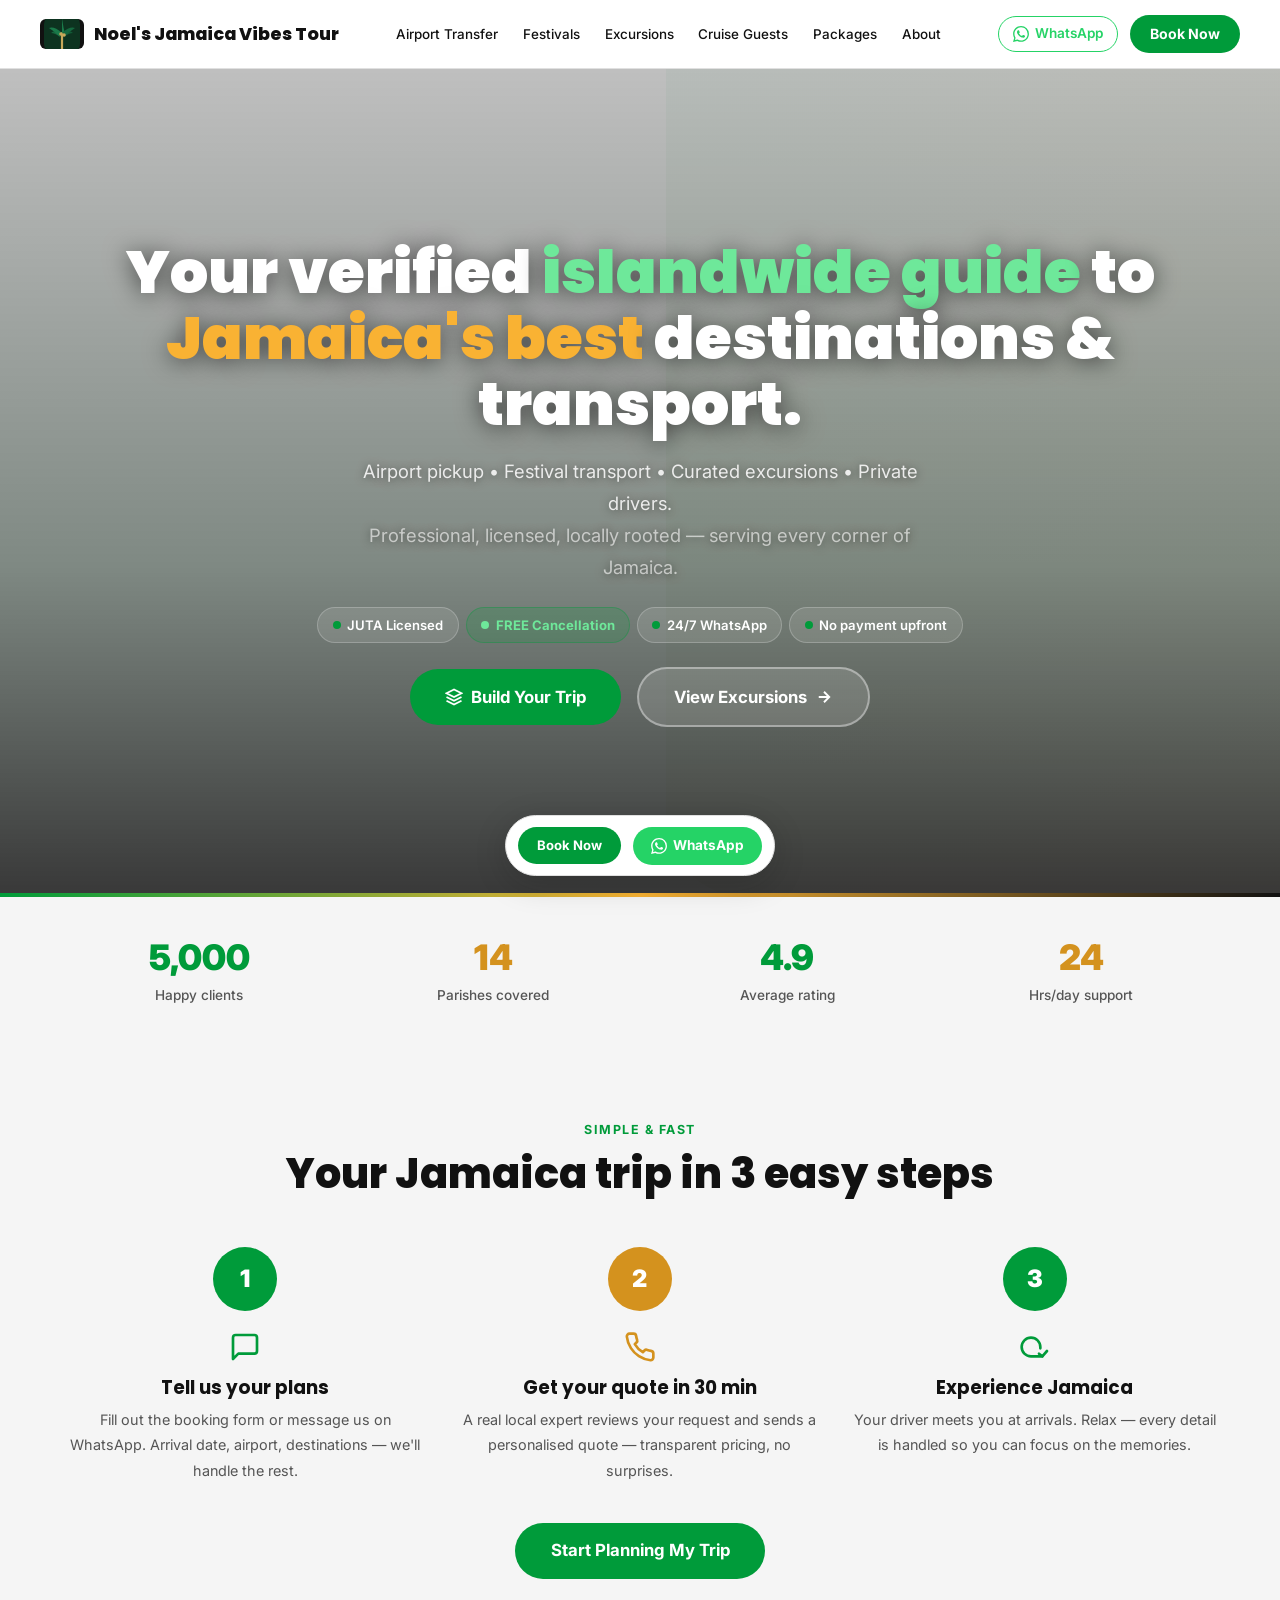
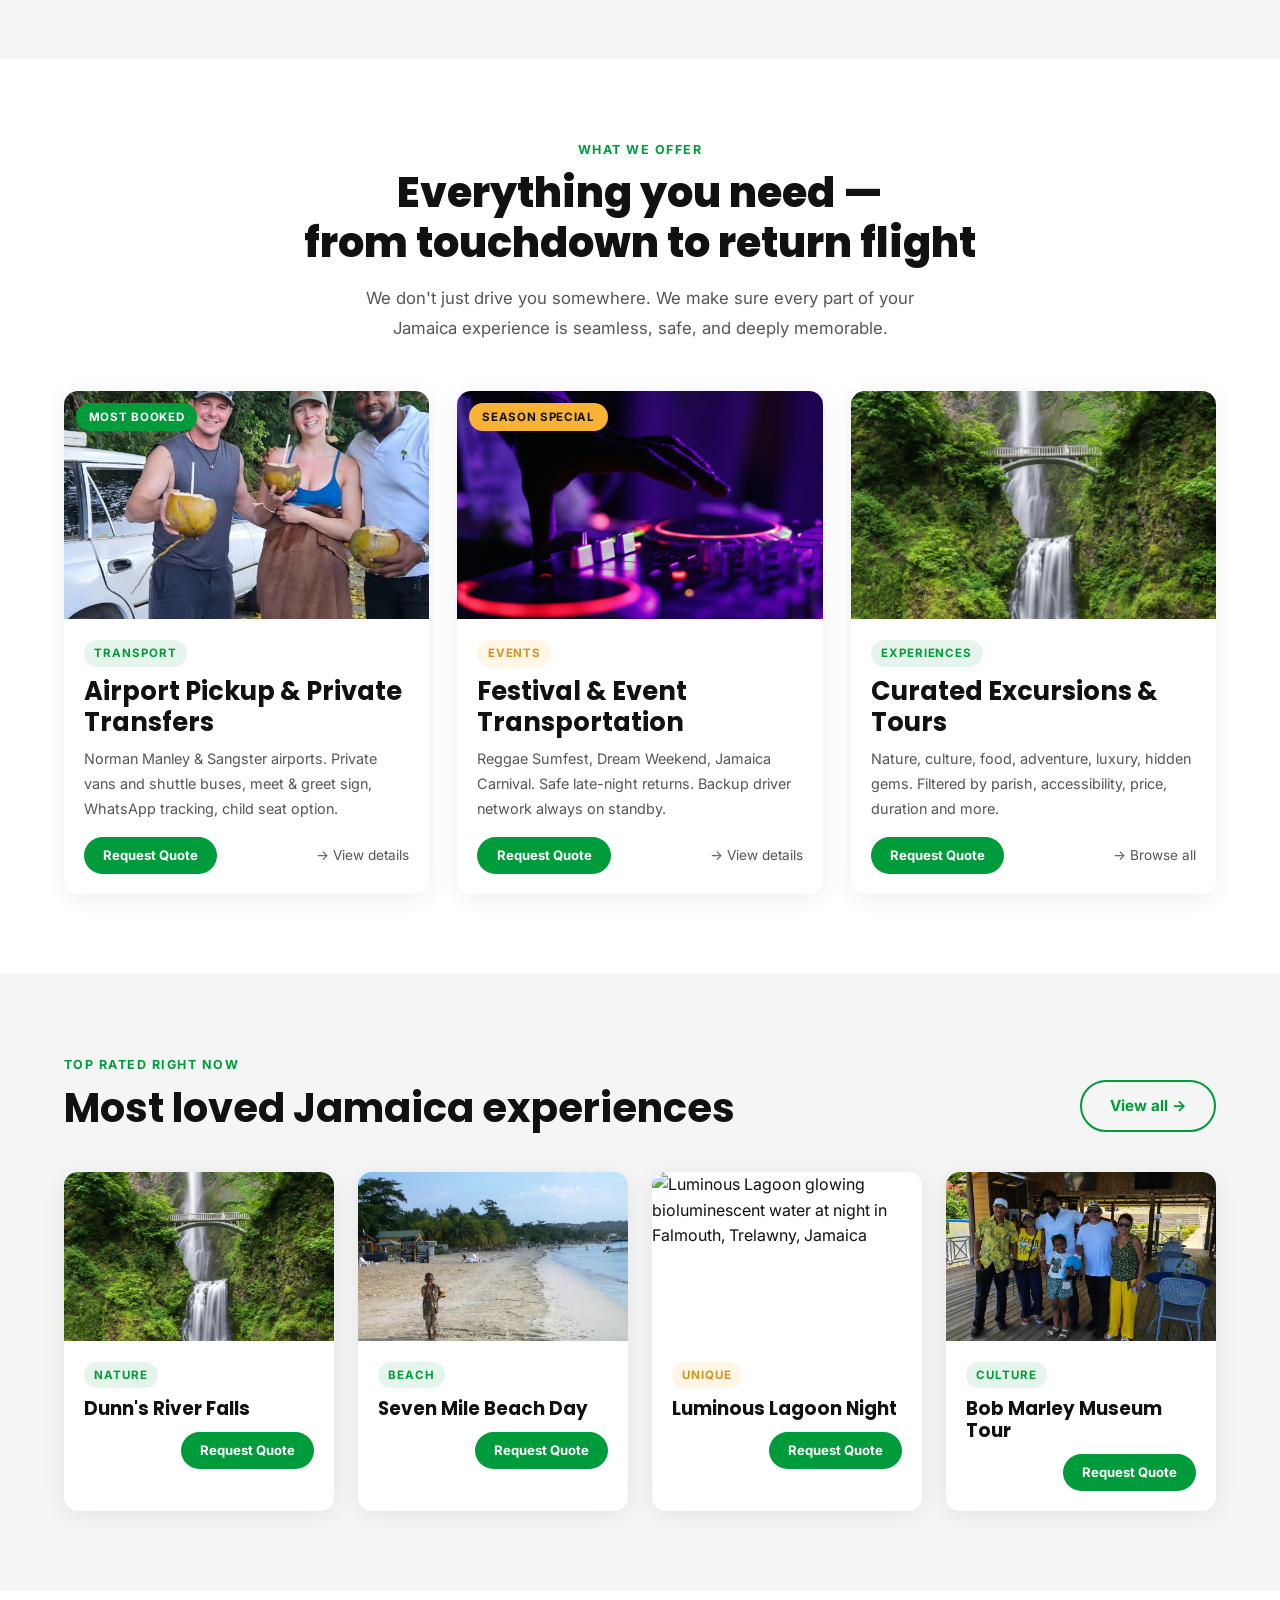
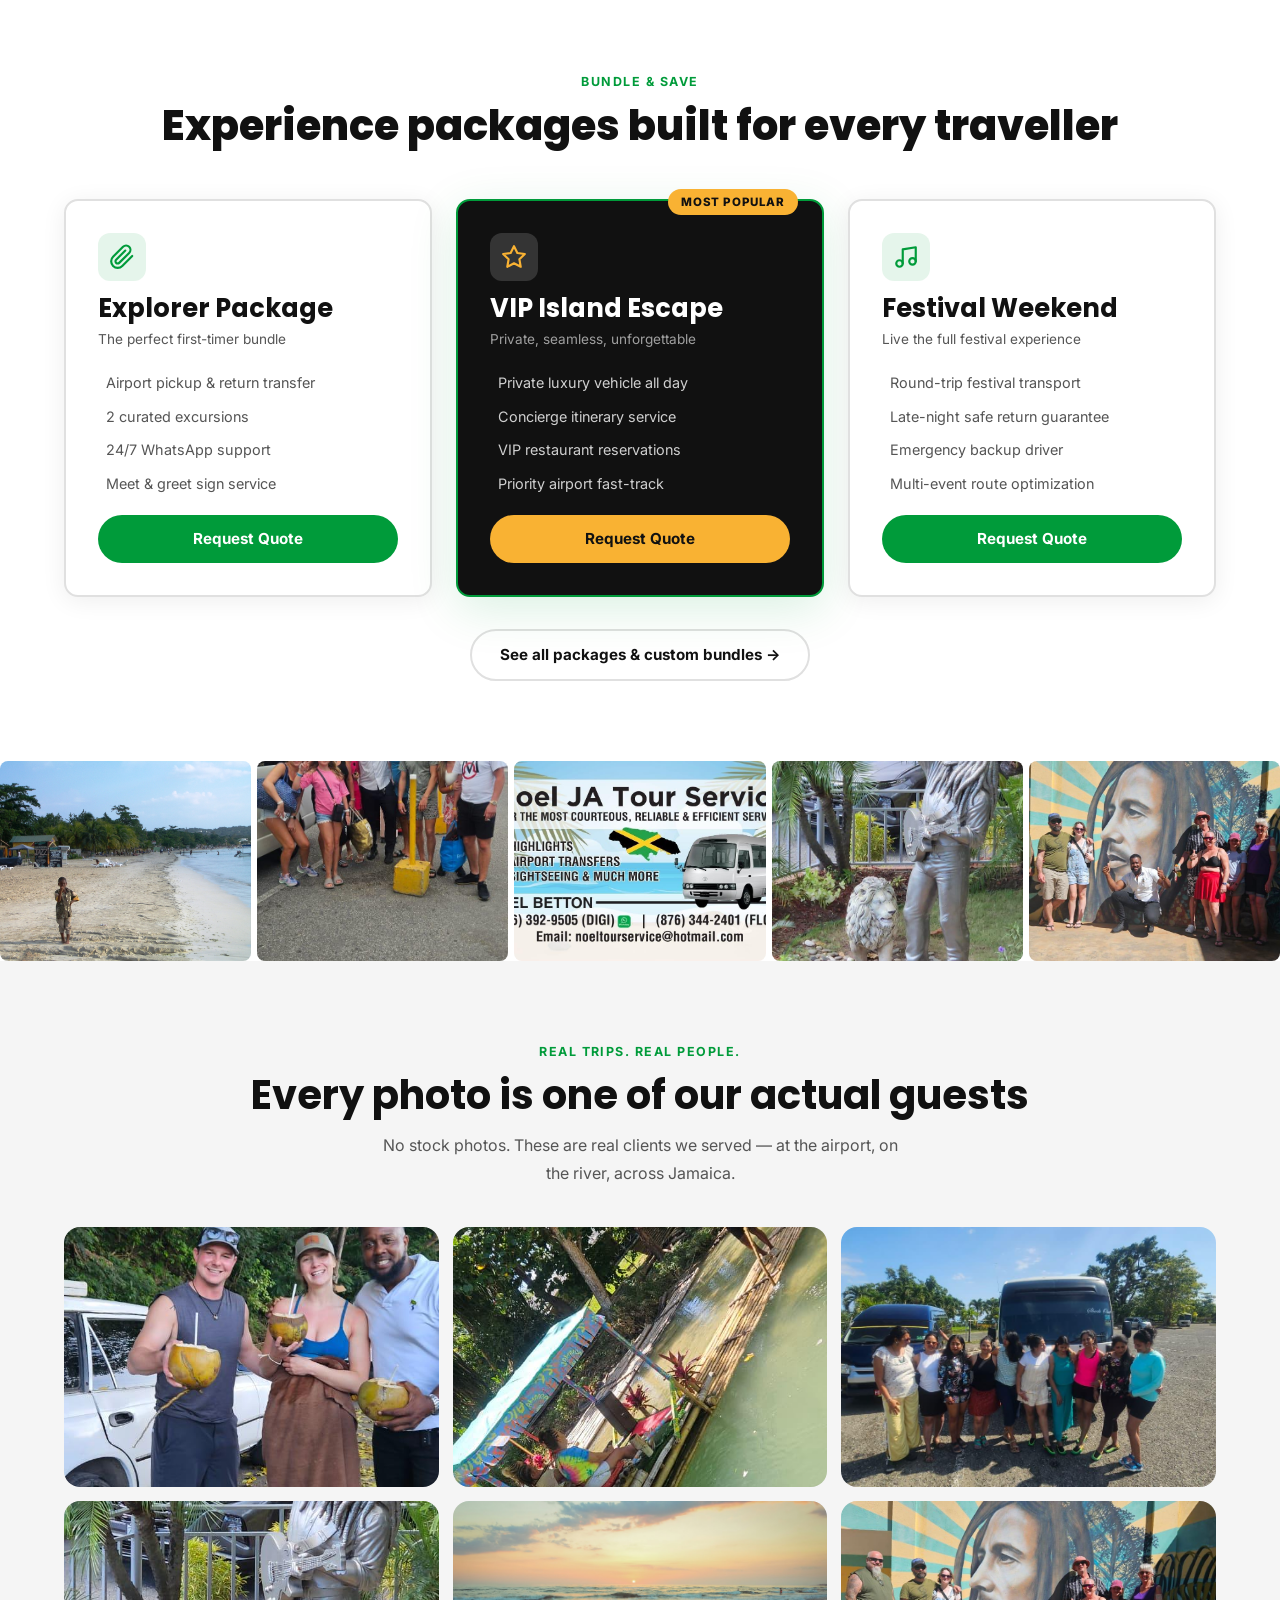
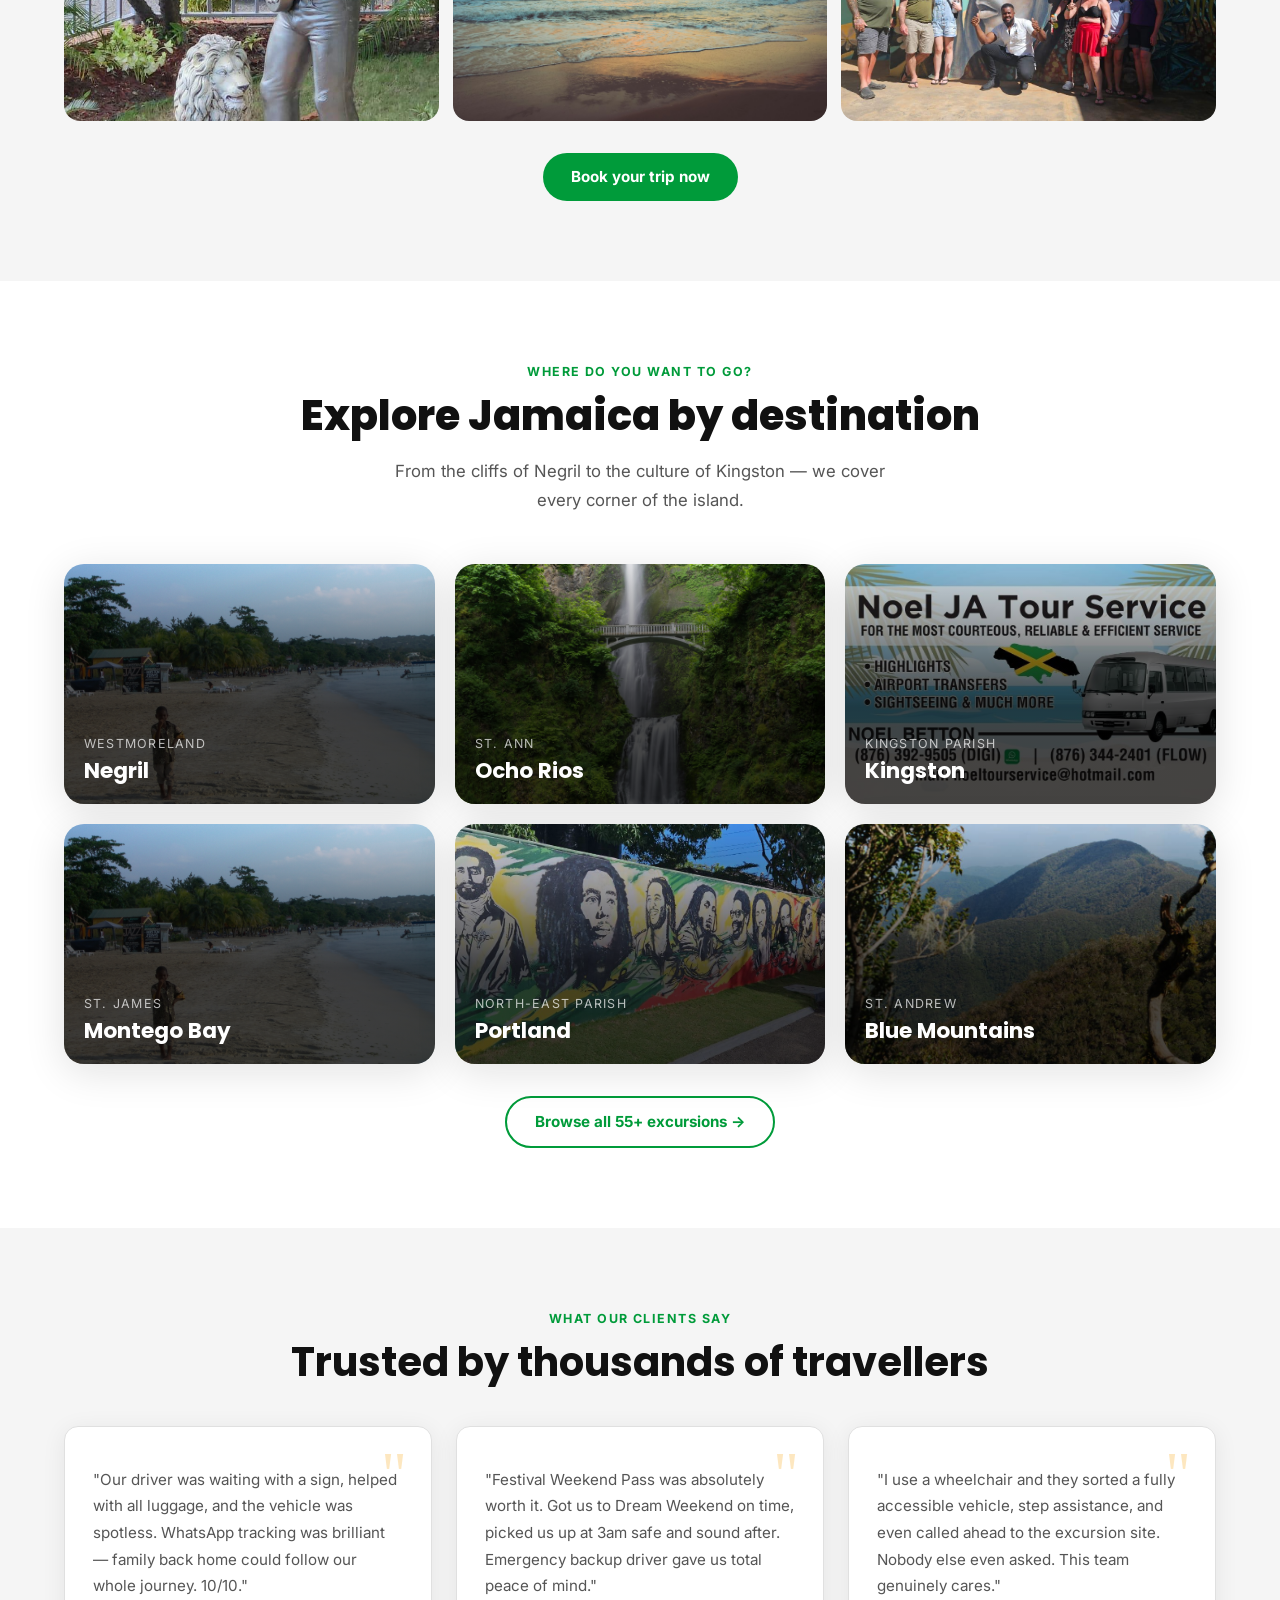
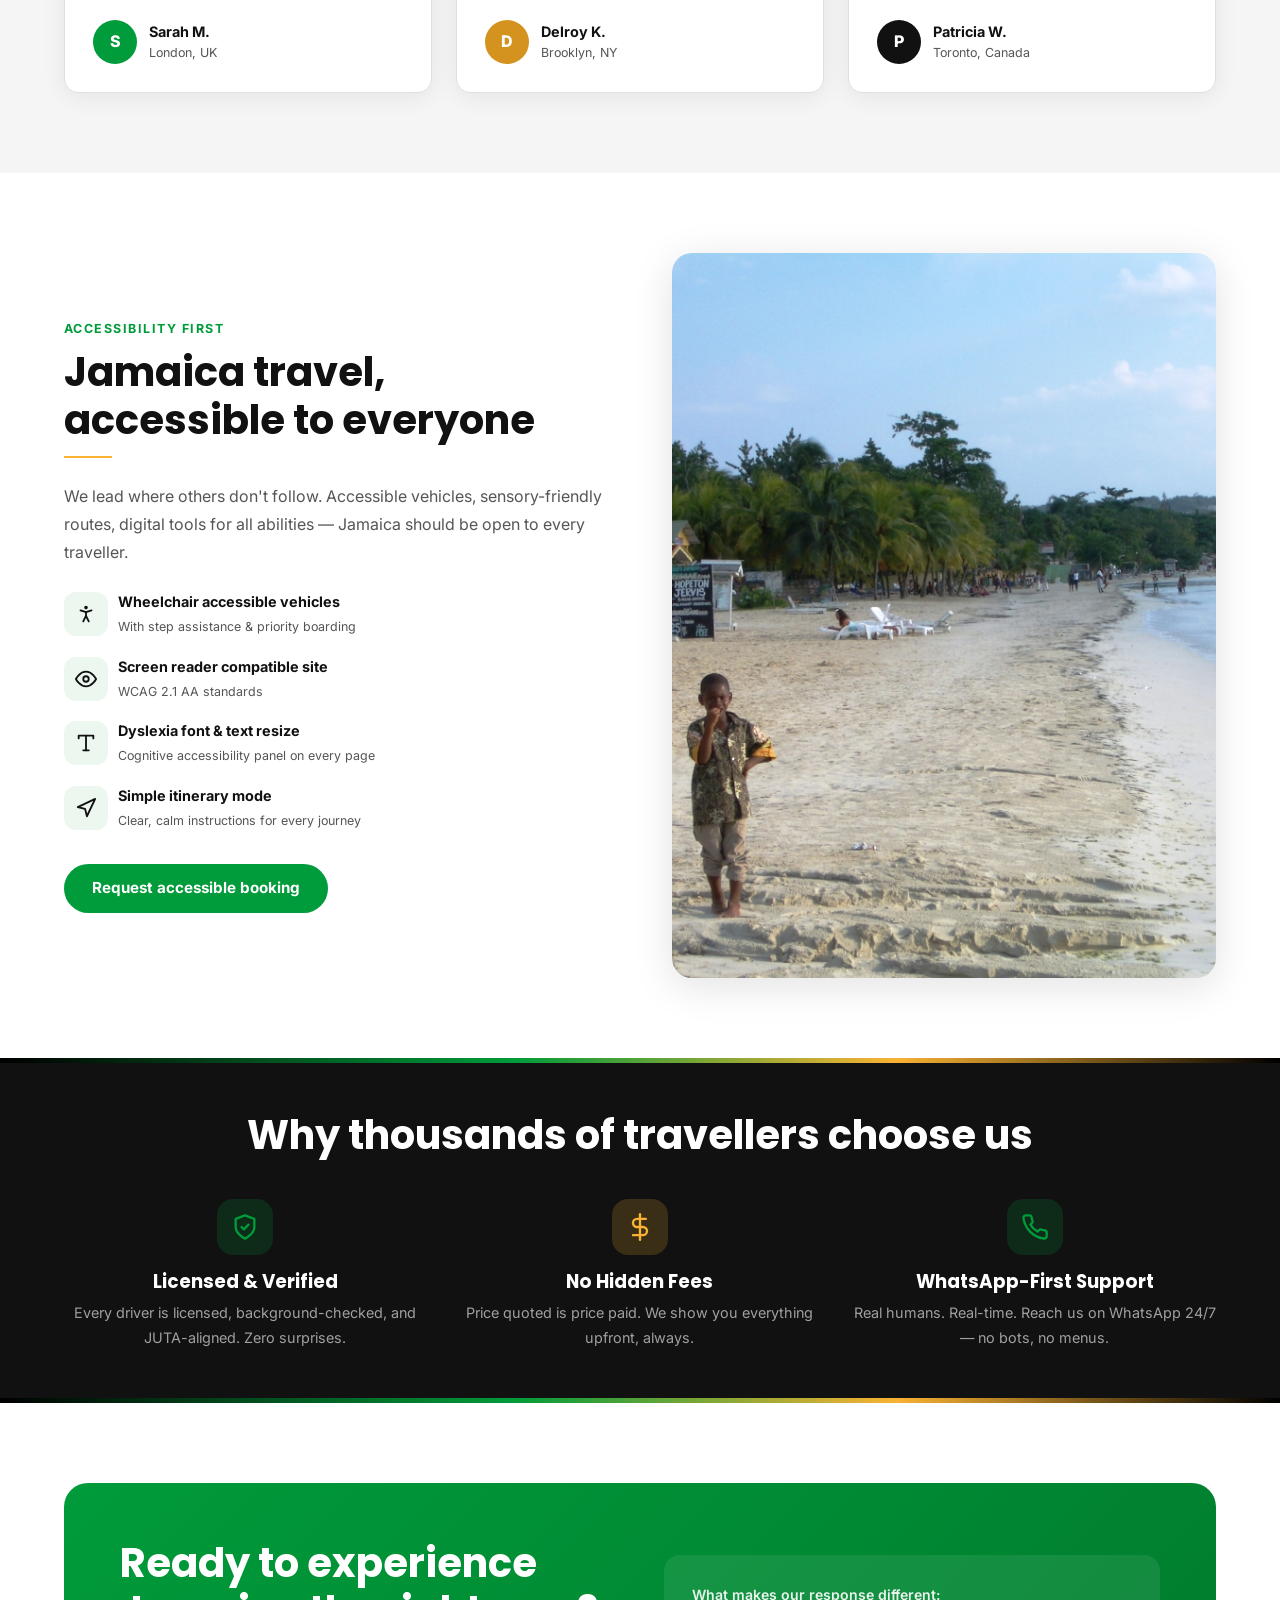
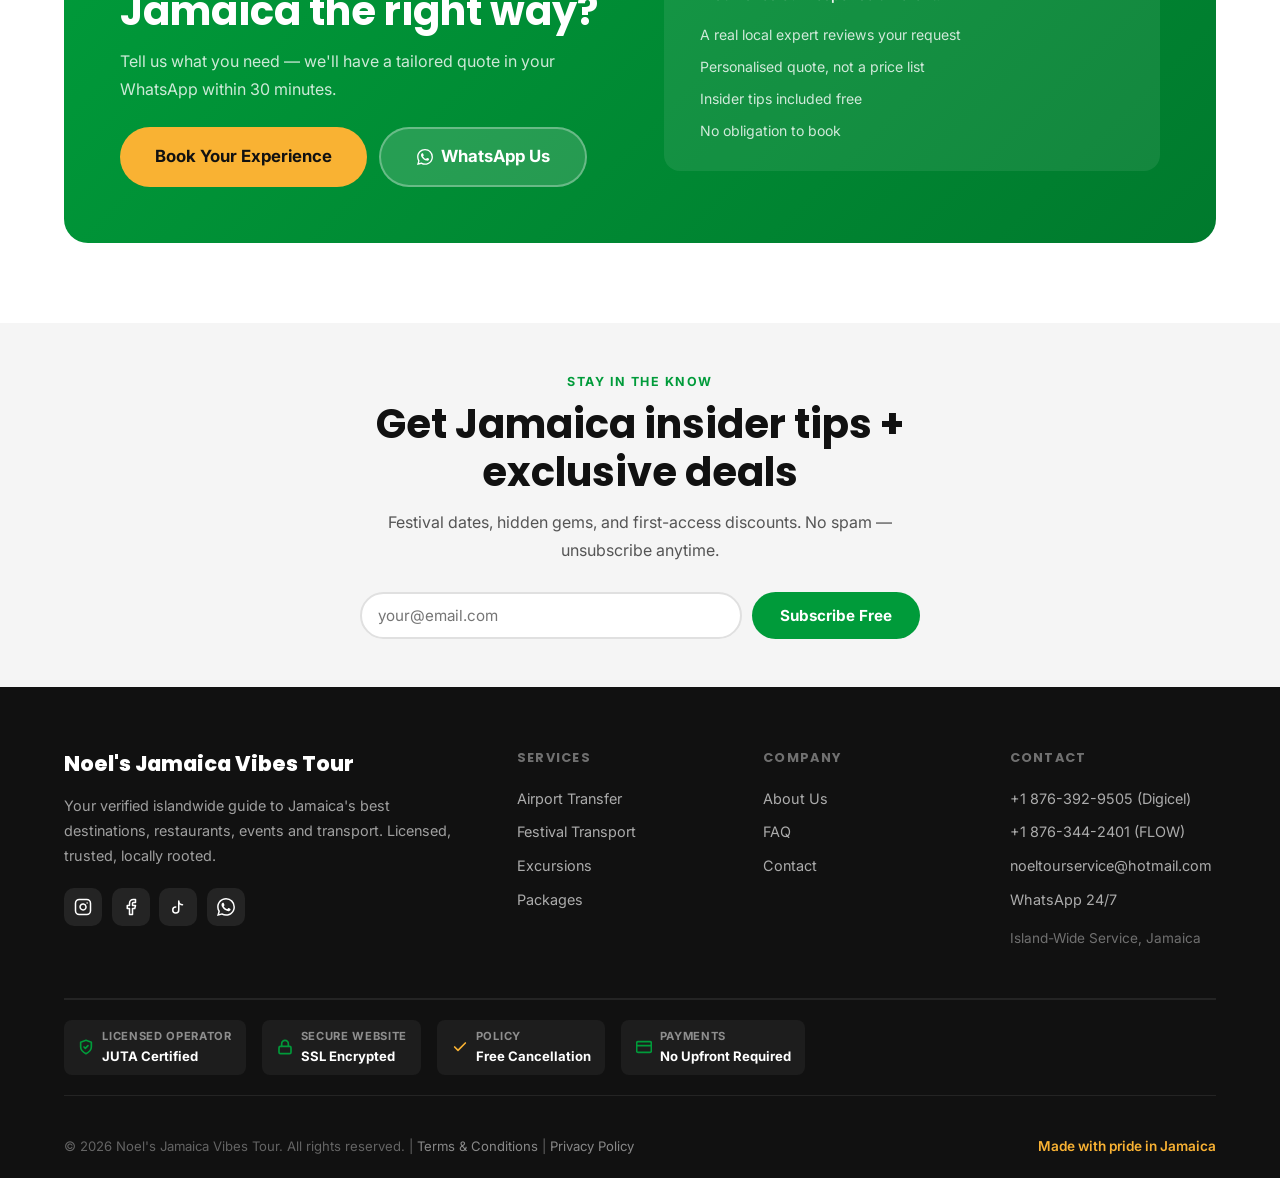
==== commit 4b8f173c: "hero: cut 3 bad slides, keep only 4 sharp photos + 2 videos Removed: - noel-horseback.jpg (rider tin" ====
--- a/index.html
+++ b/index.html
@@ -142,13 +142,10 @@
    <video class="hero-slide" muted playsinline preload="auto" aria-hidden="true" style="position:absolute;inset:0;width:100%;height:100%;object-fit:cover;object-position:center center;filter:url(#vid-enhance) brightness(1.0) contrast(1.02);opacity:0;transition:opacity 1.2s ease;transform:translateZ(0) scale(1.01);will-change:transform;">
      <source src="assets/videos/noel-tour-2.mp4" type="video/mp4" />
    </video>
-   <img class="hero-slide" src="assets/images/noel-airport-group.jpg" alt="" aria-hidden="true" style="position:absolute;inset:0;width:100%;height:100%;object-fit:cover;object-position:center 25%;filter:url(#img-enhance) brightness(1.0) contrast(1.02);opacity:0;transition:opacity 1.2s ease;transform:translateZ(0);" />
-   <img class="hero-slide" src="assets/images/noel-mural-group.jpg" alt="" aria-hidden="true" style="position:absolute;inset:0;width:100%;height:100%;object-fit:cover;object-position:center 20%;filter:url(#img-enhance) brightness(1.0) contrast(1.02);opacity:0;transition:opacity 1.2s ease;transform:translateZ(0);" />
-   <img class="hero-slide" src="assets/images/noel-horseback.jpg" alt="" aria-hidden="true" style="position:absolute;inset:0;width:100%;height:100%;object-fit:cover;object-position:center 15%;filter:url(#img-enhance) brightness(1.0) contrast(1.02);opacity:0;transition:opacity 1.2s ease;transform:translateZ(0);" />
-   <img class="hero-slide" src="assets/images/noel-bamboo-raft.jpg" alt="" aria-hidden="true" style="position:absolute;inset:0;width:100%;height:100%;object-fit:cover;object-position:center 30%;filter:url(#img-enhance) brightness(1.0) contrast(1.02);opacity:0;transition:opacity 1.2s ease;transform:translateZ(0);" />
-   <img class="hero-slide" src="assets/images/noel-coconut-stop.jpg" alt="" aria-hidden="true" style="position:absolute;inset:0;width:100%;height:100%;object-fit:cover;object-position:center 20%;filter:url(#img-enhance) brightness(1.0) contrast(1.02);opacity:0;transition:opacity 1.2s ease;transform:translateZ(0);" />
-    <img class="hero-slide" src="assets/images/noel-jamaica-sign.jpg" alt="" aria-hidden="true" style="position:absolute;inset:0;width:100%;height:100%;object-fit:cover;object-position:center 20%;filter:url(#img-enhance) brightness(1.0) contrast(1.02);opacity:0;transition:opacity 1.2s ease;transform:translateZ(0);" />
-   <img class="hero-slide" src="assets/images/noel-family-venue.jpg" alt="" aria-hidden="true" style="position:absolute;inset:0;width:100%;height:100%;object-fit:cover;object-position:center 15%;filter:url(#img-enhance) brightness(1.0) contrast(1.02);opacity:0;transition:opacity 1.2s ease;transform:translateZ(0);" />
+   <img class="hero-slide" src="assets/images/noel-airport-group.jpg" alt="" aria-hidden="true" style="position:absolute;inset:0;width:100%;height:100%;object-fit:cover;object-position:center 20%;filter:url(#img-enhance) brightness(1.0) contrast(1.02);opacity:0;transition:opacity 1.2s ease;transform:translateZ(0);" />
+   <img class="hero-slide" src="assets/images/noel-coconut-stop.jpg" alt="" aria-hidden="true" style="position:absolute;inset:0;width:100%;height:100%;object-fit:cover;object-position:center 25%;filter:url(#img-enhance) brightness(1.0) contrast(1.02);opacity:0;transition:opacity 1.2s ease;transform:translateZ(0);" />
+   <img class="hero-slide" src="assets/images/noel-family-venue.jpg" alt="" aria-hidden="true" style="position:absolute;inset:0;width:100%;height:100%;object-fit:cover;object-position:center 30%;filter:url(#img-enhance) brightness(1.0) contrast(1.02);opacity:0;transition:opacity 1.2s ease;transform:translateZ(0);" />
+   <img class="hero-slide" src="assets/images/noel-mural-group.jpg" alt="" aria-hidden="true" style="position:absolute;inset:0;width:100%;height:100%;object-fit:cover;object-position:center 25%;filter:url(#img-enhance) brightness(1.0) contrast(1.02);opacity:0;transition:opacity 1.2s ease;transform:translateZ(0);" />
  </div>
 
  <!-- Overlay -->
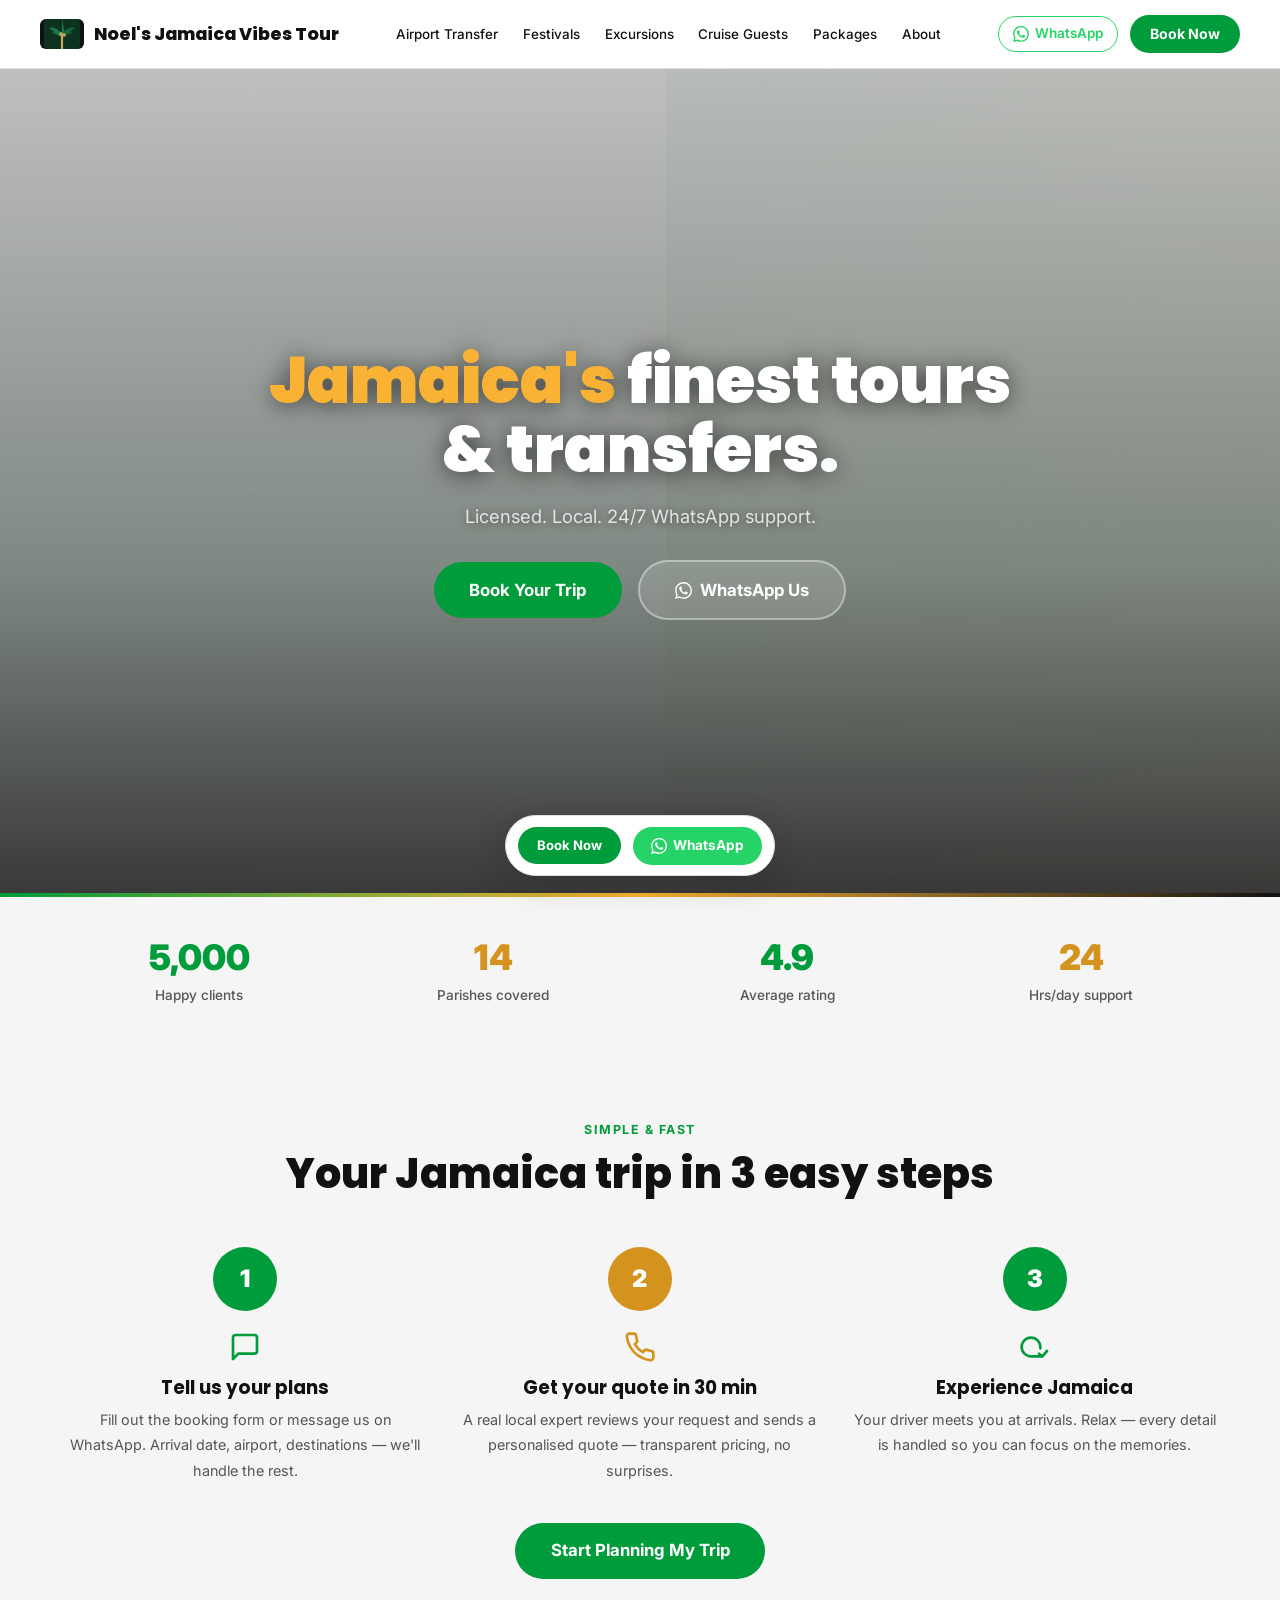
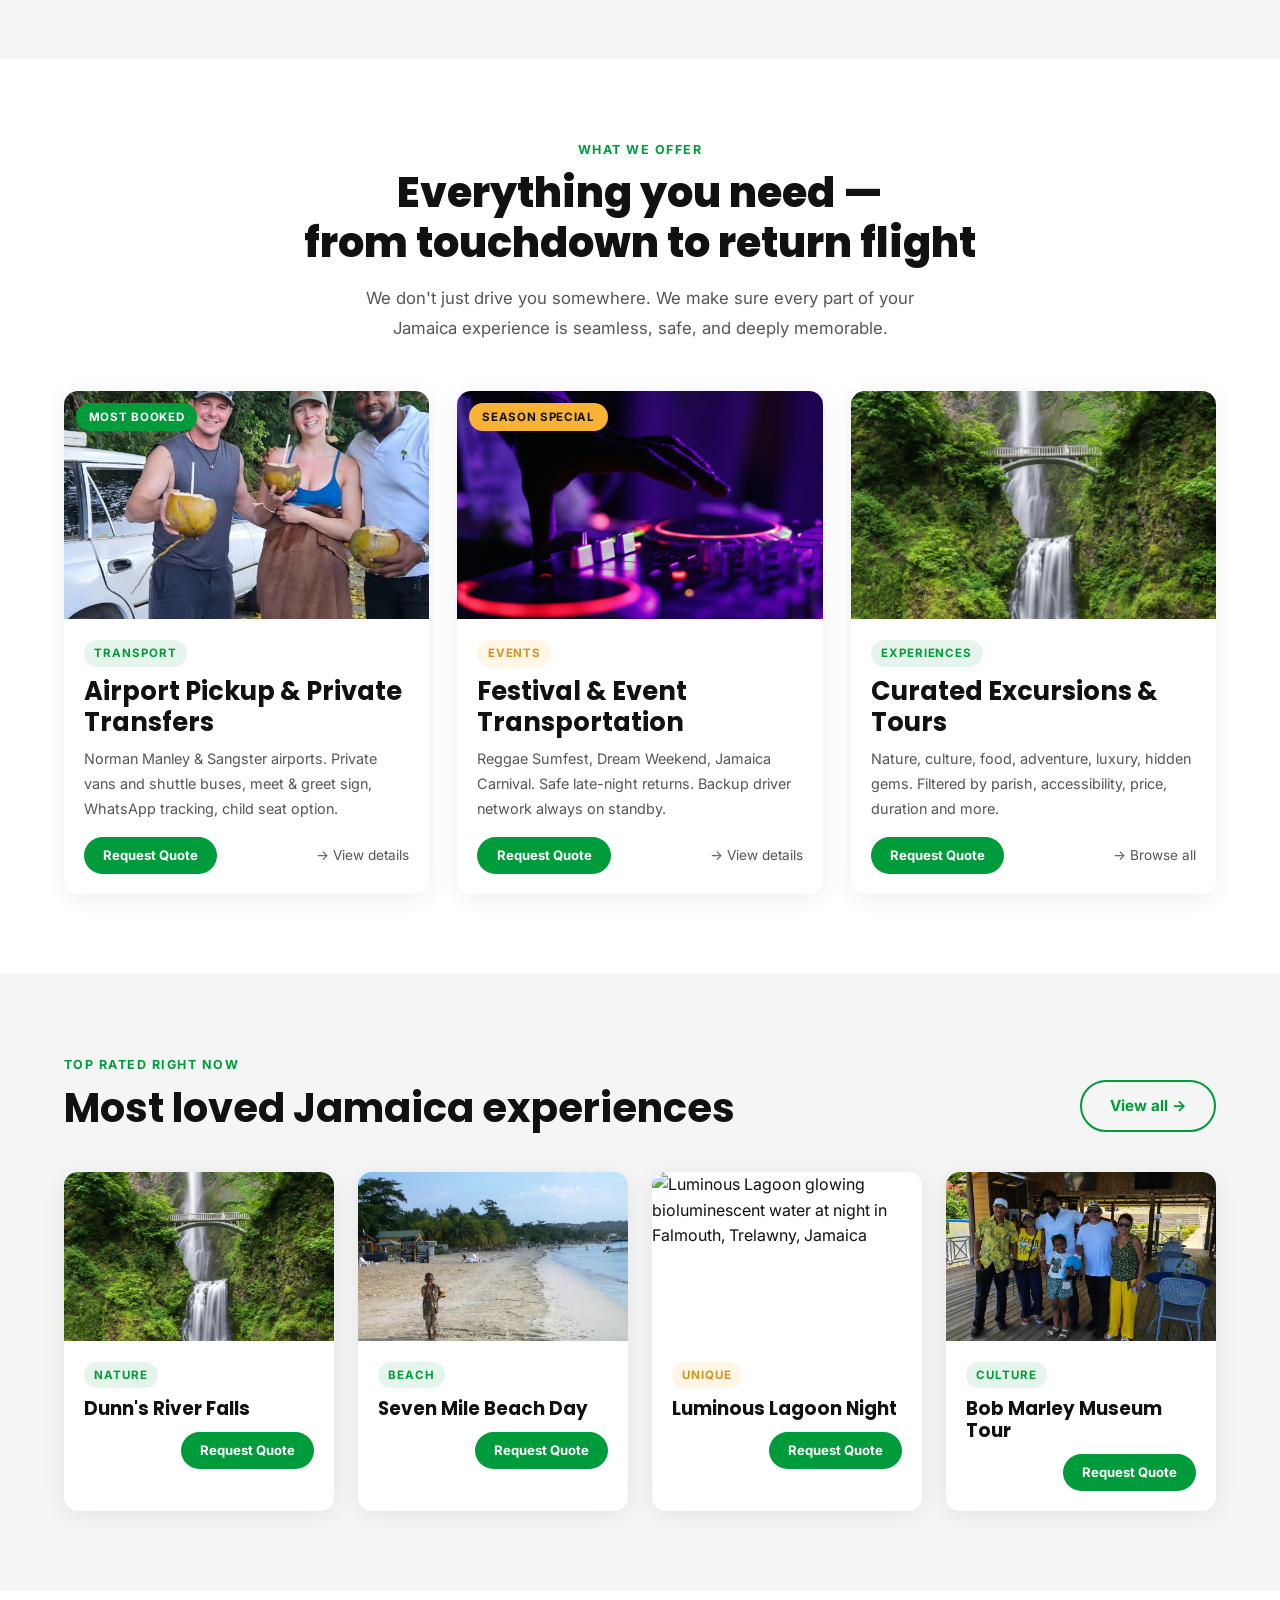
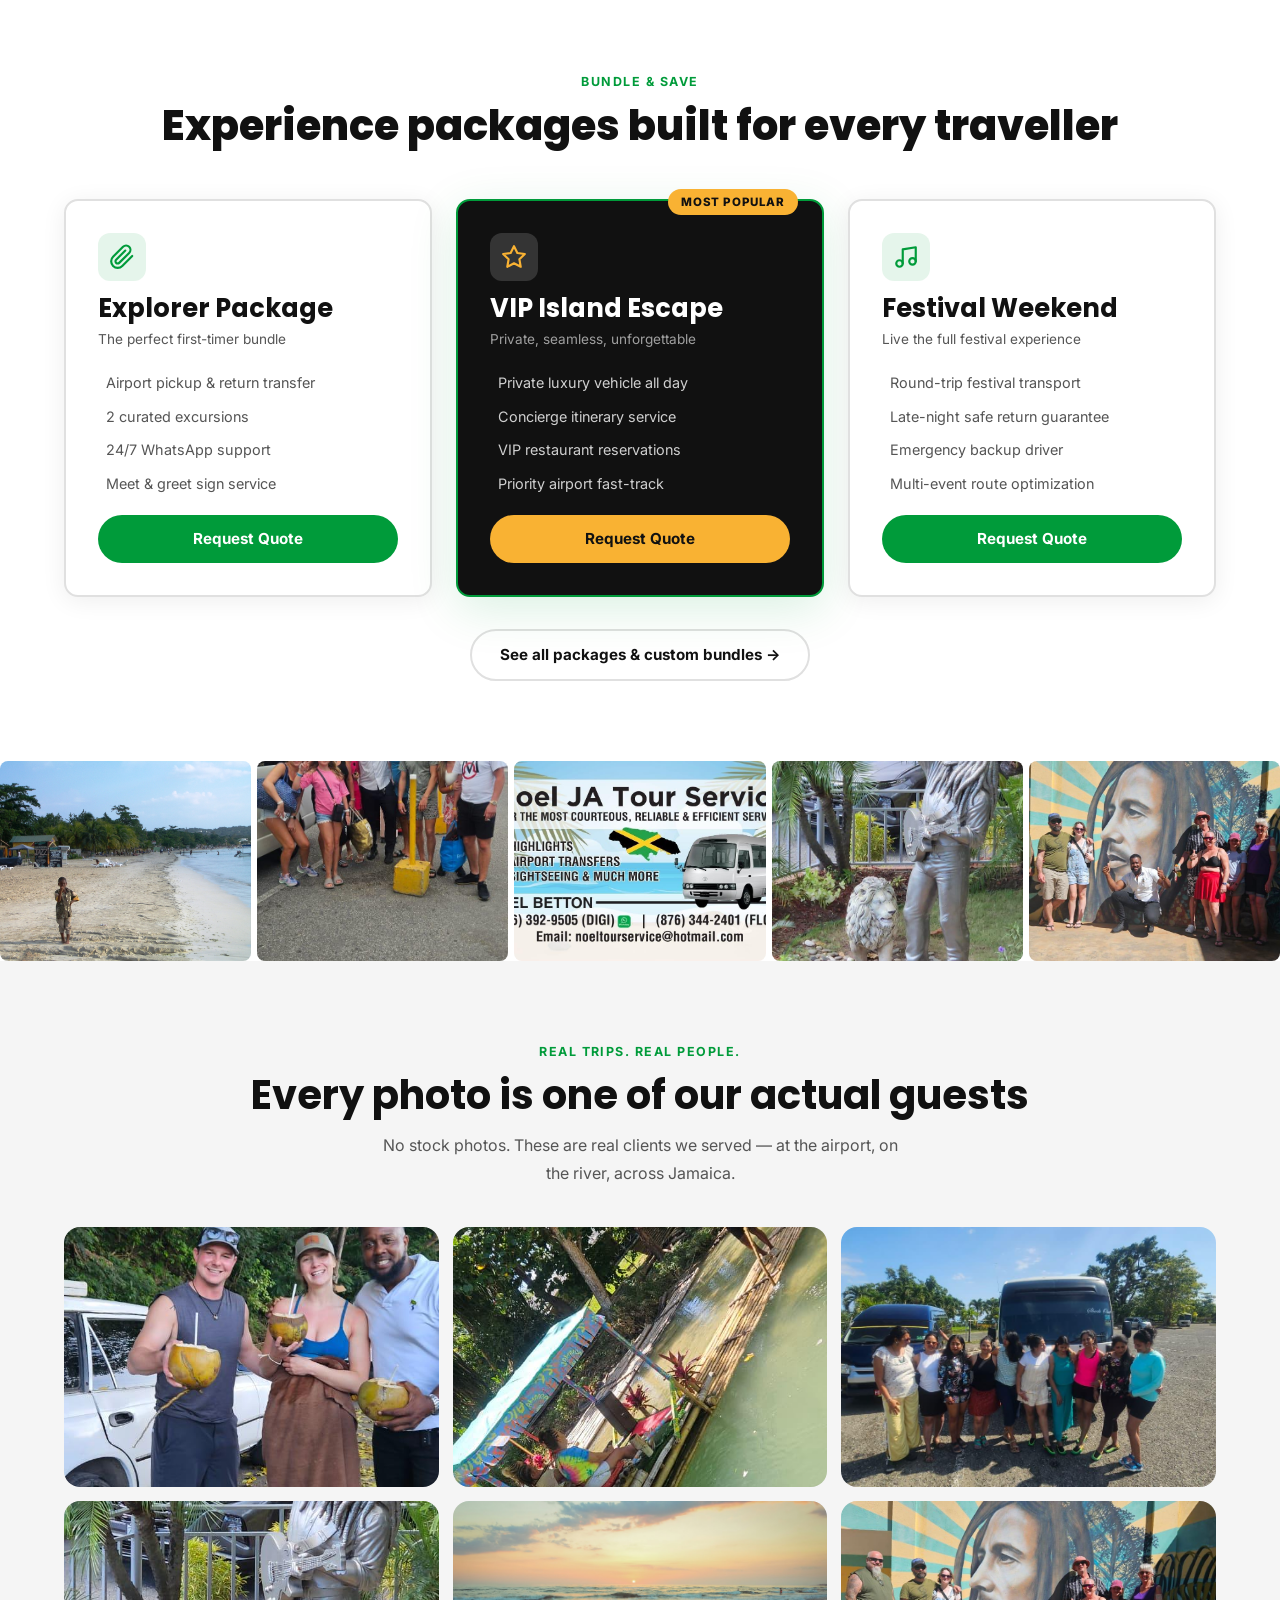
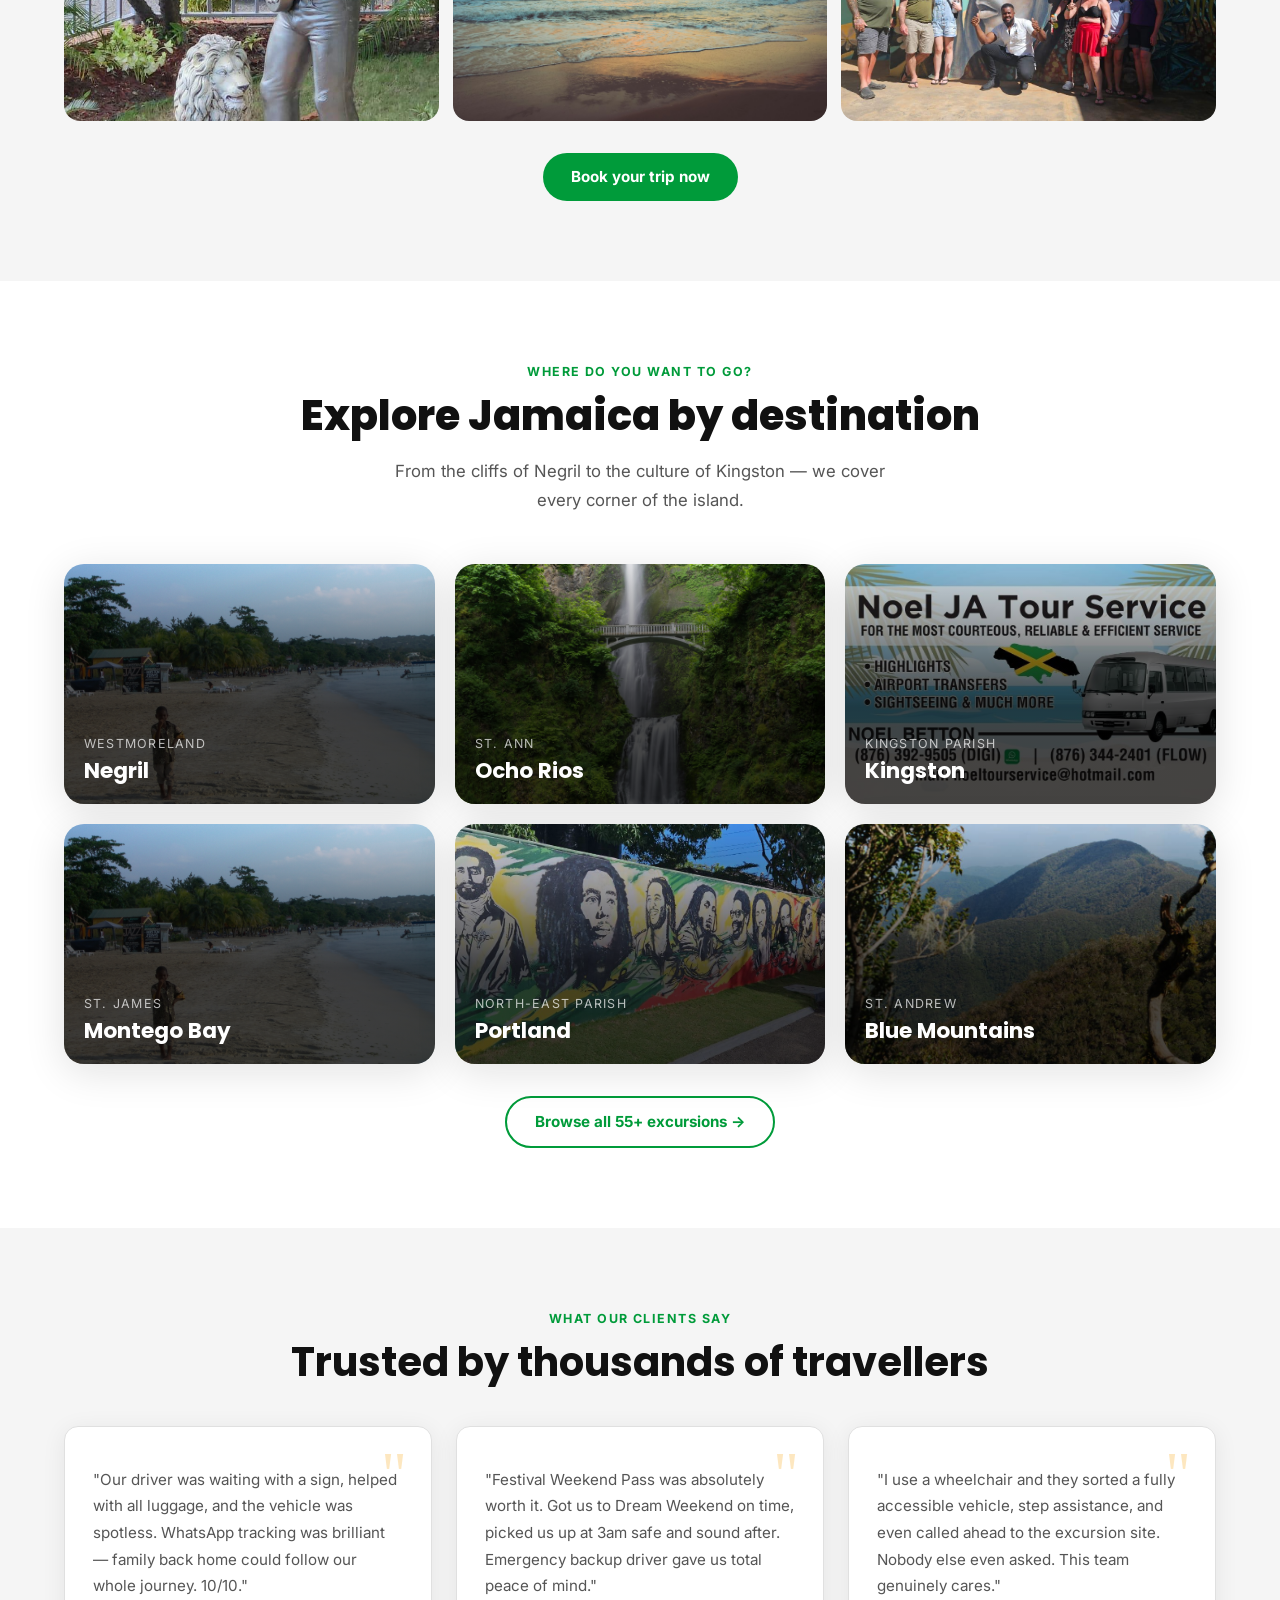
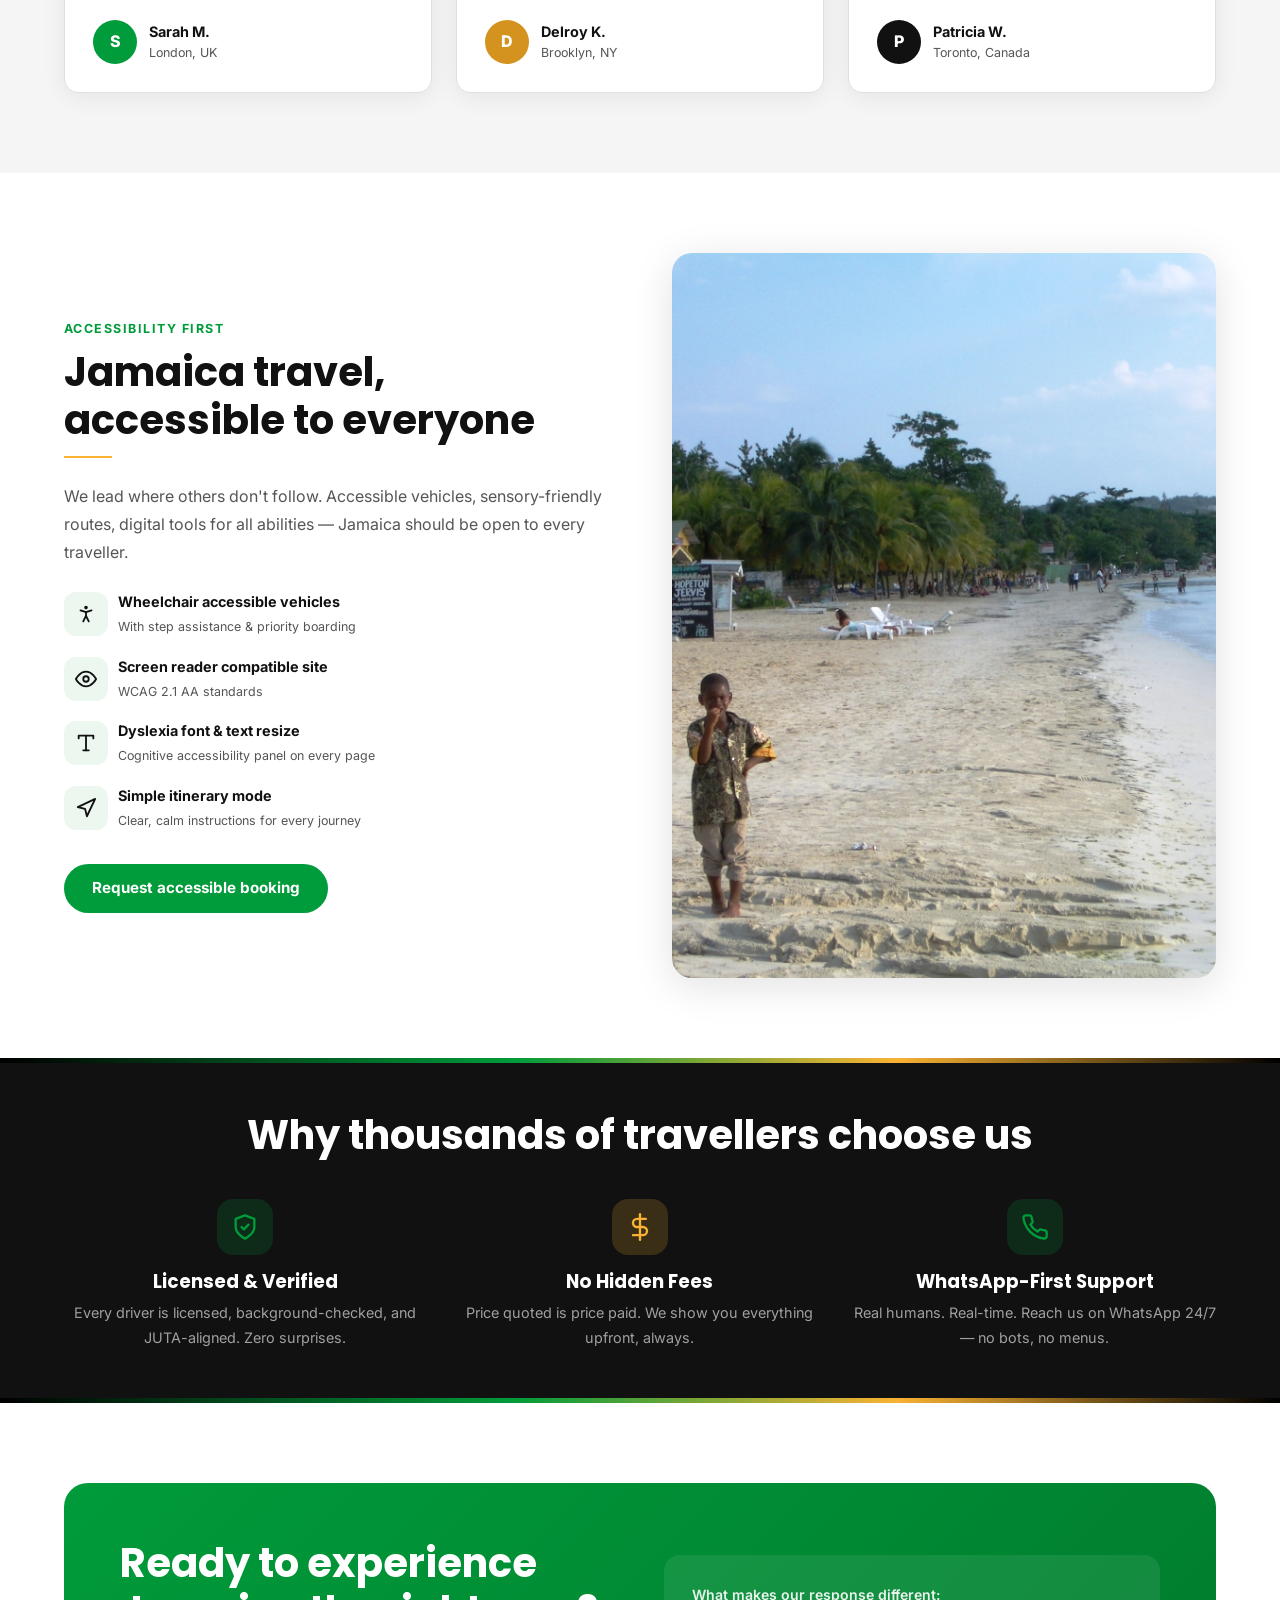
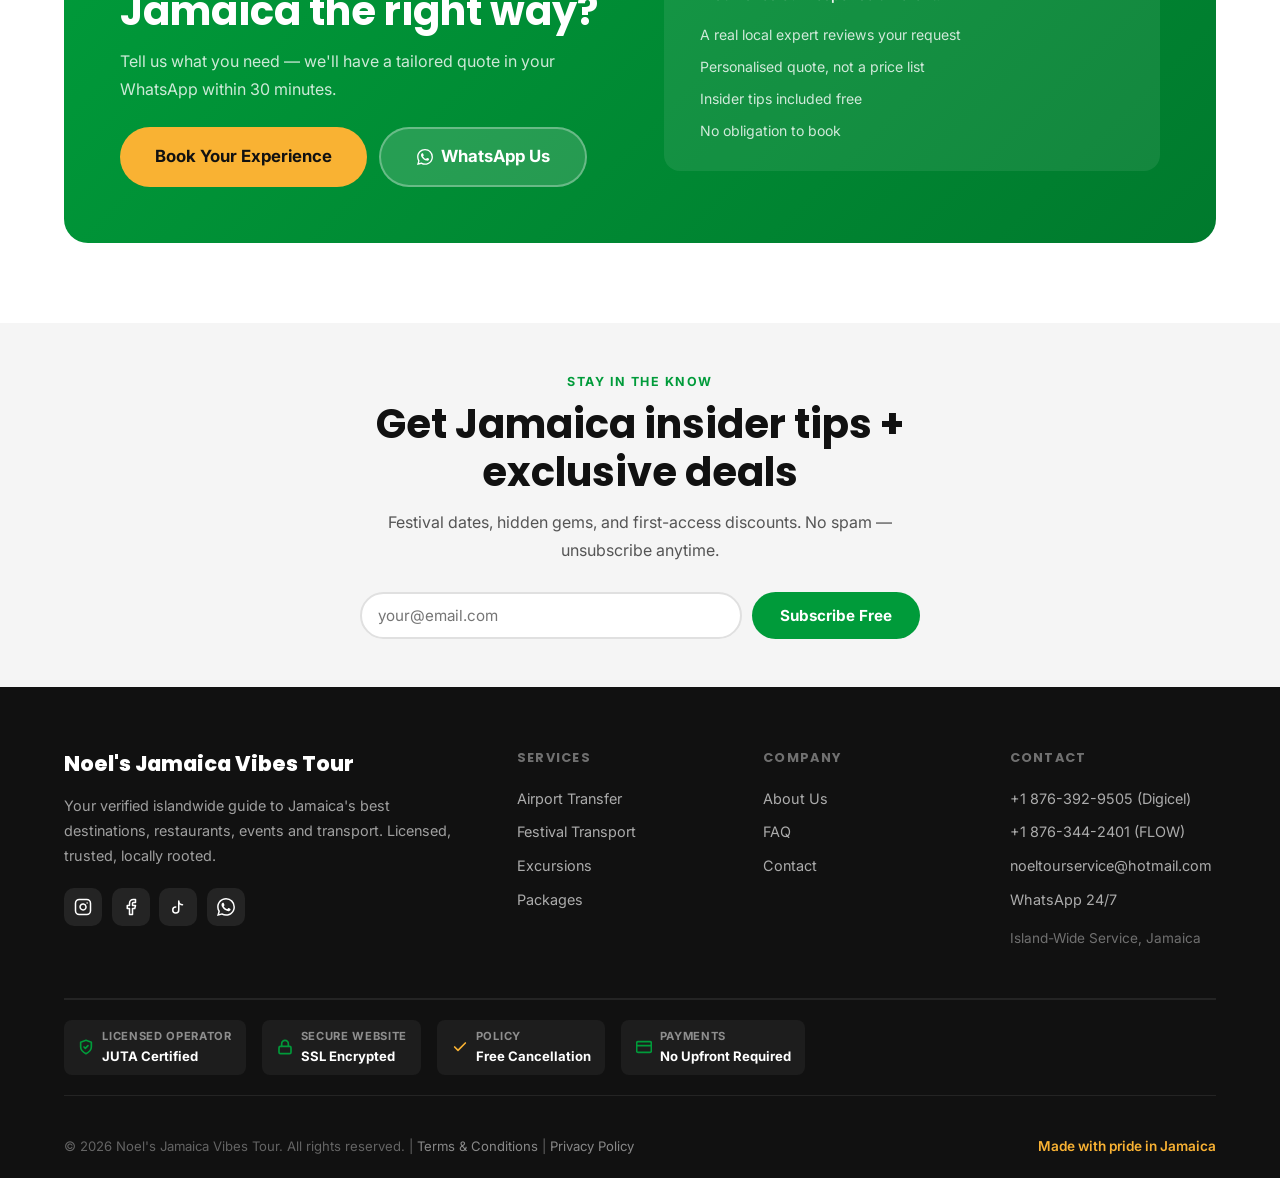
==== commit c34379ff: "refactor(hero): 60/30/10 copy — short h1, one-liner sub, 2 CTAs - 60%: 'Jamaica's finest tours & tra" ====
--- a/index.html
+++ b/index.html
@@ -137,14 +137,14 @@
  <!-- Slideshow: videos FIRST, then photos. All stacked absolute, JS fades between them -->
  <div id="hero-slides" style="position:absolute;inset:0;z-index:0;">
    <video class="hero-slide" muted playsinline preload="auto" aria-hidden="true" style="position:absolute;inset:0;width:100%;height:100%;object-fit:cover;object-position:center center;filter:url(#vid-enhance) brightness(1.0) contrast(1.02);opacity:1;transition:opacity 1.2s ease;transform:translateZ(0) scale(1.01);will-change:transform;">
-     <source src="assets/videos/noel-tour-1.mp4" type="video/mp4" />
-   </video>
-   <video class="hero-slide" muted playsinline preload="auto" aria-hidden="true" style="position:absolute;inset:0;width:100%;height:100%;object-fit:cover;object-position:center center;filter:url(#vid-enhance) brightness(1.0) contrast(1.02);opacity:0;transition:opacity 1.2s ease;transform:translateZ(0) scale(1.01);will-change:transform;">
      <source src="assets/videos/noel-tour-2.mp4" type="video/mp4" />
    </video>
    <img class="hero-slide" src="assets/images/noel-airport-group.jpg" alt="" aria-hidden="true" style="position:absolute;inset:0;width:100%;height:100%;object-fit:cover;object-position:center 20%;filter:url(#img-enhance) brightness(1.0) contrast(1.02);opacity:0;transition:opacity 1.2s ease;transform:translateZ(0);" />
    <img class="hero-slide" src="assets/images/noel-coconut-stop.jpg" alt="" aria-hidden="true" style="position:absolute;inset:0;width:100%;height:100%;object-fit:cover;object-position:center 25%;filter:url(#img-enhance) brightness(1.0) contrast(1.02);opacity:0;transition:opacity 1.2s ease;transform:translateZ(0);" />
    <img class="hero-slide" src="assets/images/noel-family-venue.jpg" alt="" aria-hidden="true" style="position:absolute;inset:0;width:100%;height:100%;object-fit:cover;object-position:center 30%;filter:url(#img-enhance) brightness(1.0) contrast(1.02);opacity:0;transition:opacity 1.2s ease;transform:translateZ(0);" />
+   <video class="hero-slide" muted playsinline preload="auto" aria-hidden="true" style="position:absolute;inset:0;width:100%;height:100%;object-fit:cover;object-position:center center;filter:url(#vid-enhance) brightness(1.0) contrast(1.02);opacity:0;transition:opacity 1.2s ease;transform:translateZ(0) scale(1.01);will-change:transform;">
+     <source src="assets/videos/noel-tour-1.mp4" type="video/mp4" />
+   </video>
    <img class="hero-slide" src="assets/images/noel-mural-group.jpg" alt="" aria-hidden="true" style="position:absolute;inset:0;width:100%;height:100%;object-fit:cover;object-position:center 25%;filter:url(#img-enhance) brightness(1.0) contrast(1.02);opacity:0;transition:opacity 1.2s ease;transform:translateZ(0);" />
  </div>
 
@@ -153,27 +153,19 @@
 
  <!-- Content -->
  <div class="container" style="position:relative;z-index:2;padding-top:4rem;padding-bottom:4rem;text-align:center;">
-   <h1 style="color:white;font-size:clamp(2rem,5.5vw,3.75rem);font-weight:900;line-height:1.1;margin-bottom:1.1rem;text-shadow:0 2px 24px rgba(0,0,0,0.6);">
-     Your verified <span style="color:#6ee89a;">islandwide guide</span> to<br><span style="color:#F9B233;">Jamaica's best</span> destinations &amp; transport.
+   <h1 style="color:white;font-size:clamp(2.2rem,6vw,4rem);font-weight:900;line-height:1.08;margin-bottom:1rem;text-shadow:0 2px 24px rgba(0,0,0,0.6);">
+     <span style="color:#F9B233;">Jamaica's</span> finest tours<br>&amp; transfers.
    </h1>
-   <p style="color:rgba(255,255,255,0.85);font-size:clamp(0.9rem,2vw,1.15rem);max-width:580px;margin:0 auto 1.5rem;text-shadow:0 1px 8px rgba(0,0,0,0.5);">
-     Airport pickup &bull; Festival transport &bull; Curated excursions &bull; Private drivers.<br>
-     <span style="color:rgba(255,255,255,0.6);">Professional, licensed, locally rooted — serving every corner of Jamaica.</span>
+   <p style="color:rgba(255,255,255,0.8);font-size:clamp(0.95rem,2vw,1.15rem);max-width:440px;margin:0 auto 1.75rem;text-shadow:0 1px 8px rgba(0,0,0,0.5);">
+     Licensed. Local. 24/7 WhatsApp support.
    </p>
-   <div style="display:flex;flex-wrap:wrap;gap:0.45rem;justify-content:center;margin-bottom:1.5rem;">
-     <span class="feature-badge" style="background:rgba(255,255,255,0.1);color:white;border:1px solid rgba(255,255,255,0.22);"><span class="dot"></span>JUTA Licensed</span>
-     <span class="feature-badge" style="background:rgba(0,155,58,0.18);color:#6ee89a;border:1px solid rgba(0,155,58,0.35);font-weight:700;"><span class="dot" style="background:#6ee89a;"></span>FREE Cancellation</span>
-     <span class="feature-badge" style="background:rgba(255,255,255,0.1);color:white;border:1px solid rgba(255,255,255,0.22);"><span class="dot"></span>24/7 WhatsApp</span>
-     <span class="feature-badge" style="background:rgba(255,255,255,0.1);color:white;border:1px solid rgba(255,255,255,0.22);"><span class="dot"></span>No payment upfront</span>
-   </div>
    <div class="hero-btns" style="justify-content:center;">
      <a href="contact.html" class="btn btn-primary btn-lg">
-       <svg width="18" height="18" viewBox="0 0 24 24" fill="none" stroke="currentColor" stroke-width="2.5" aria-hidden="true"><path d="M12 2L2 7l10 5 10-5-10-5zM2 17l10 5 10-5M2 12l10 5 10-5"/></svg>
-       Build Your Trip
+       Book Your Trip
      </a>
-     <a href="excursions.html" class="btn btn-lg" style="background:rgba(255,255,255,0.13);color:white;border:2px solid rgba(255,255,255,0.38);">
-       View Excursions
-       <svg width="18" height="18" viewBox="0 0 24 24" fill="none" stroke="currentColor" stroke-width="2.5" aria-hidden="true"><path d="M5 12h14M12 5l7 7-7 7"/></svg>
+     <a href="https://wa.me/18763929505?text=Hi%2C%20I'd%20like%20to%20book%20a%20service" class="btn btn-lg" style="background:rgba(255,255,255,0.13);color:white;border:2px solid rgba(255,255,255,0.38);" target="_blank" rel="noopener noreferrer">
+       <svg width="17" height="17" viewBox="0 0 24 24" fill="currentColor" aria-hidden="true"><path d="M17.472 14.382c-.297-.149-1.758-.867-2.03-.967-.273-.099-.471-.148-.67.15-.197.297-.767.966-.94 1.164-.173.199-.347.223-.644.075-.297-.15-1.255-.463-2.39-1.475-.883-.788-1.48-1.761-1.653-2.059-.173-.297-.018-.458.13-.606.134-.133.298-.347.446-.52.149-.174.198-.298.298-.497.099-.198.05-.371-.025-.52-.075-.149-.669-1.612-.916-2.207-.242-.579-.487-.5-.669-.51-.173-.008-.371-.01-.57-.01-.198 0-.52.074-.792.372-.272.297-1.04 1.016-1.04 2.479 0 1.462 1.065 2.875 1.213 3.074.149.198 2.096 3.2 5.077 4.487.709.306 1.262.489 1.694.625.712.227 1.36.195 1.871.118.571-.085 1.758-.719 2.006-1.413.248-.694.248-1.289.173-1.413-.074-.124-.272-.198-.57-.347m-5.421 7.403h-.004a9.87 9.87 0 01-5.031-1.378l-.361-.214-3.741.982.998-3.648-.235-.374a9.86 9.86 0 01-1.51-5.26c.001-5.45 4.436-9.884 9.888-9.884 2.64 0 5.122 1.03 6.988 2.898a9.825 9.825 0 012.893 6.994c-.003 5.45-4.437 9.884-9.885 9.884m8.413-18.297A11.815 11.815 0 0012.05 0C5.495 0 .16 5.335.157 11.892c0 2.096.547 4.142 1.588 5.945L.057 24l6.305-1.654a11.882 11.882 0 005.683 1.448h.005c6.554 0 11.89-5.335 11.893-11.893a11.821 11.821 0 00-3.48-8.413z"/></svg>
+       WhatsApp Us
      </a>
    </div>
  </div>
--- a/assets/css/global.css
+++ b/assets/css/global.css
@@ -1483,3 +1483,54 @@
 .blog-card img {
   object-position: top center;
 }
+
+/* ---- HERO SLIDESHOW MOBILE FIXES ---- */
+/* The hero uses a JS video/image slideshow — override the legacy static-bg mobile rules */
+@media (max-width: 768px) {
+  .hero {
+    min-height: 85vh;
+    background-image: none !important;
+  }
+  /* Kill the white overlay that would cover the slideshow */
+  .hero::before {
+    display: none !important;
+  }
+  /* Tighten hero content padding on mobile */
+  .hero .container[style*="padding-top:4rem"] {
+    padding-top: 2rem !important;
+    padding-bottom: 2rem !important;
+  }
+  /* Hero text stack — center and tighten */
+  .hero-btns {
+    flex-direction: column;
+    align-items: center;
+    gap: 0.65rem;
+  }
+  .hero-btns .btn-lg {
+    width: 100%;
+    max-width: 320px;
+    justify-content: center;
+  }
+  /* Stats 4-col → 2-col at 768 */
+  [style*="grid-template-columns:repeat(4,1fr)"] {
+    grid-template-columns: repeat(2, 1fr) !important;
+  }
+}
+
+@media (max-width: 480px) {
+  .hero {
+    min-height: 80vh;
+  }
+  /* Hero content padding even tighter on small phones */
+  .hero .container {
+    padding-top: 1.5rem !important;
+    padding-bottom: 1.5rem !important;
+  }
+  /* Kill forced line breaks inside hero — let text reflow naturally */
+  .hero br { display: none; }
+  /* Feature badges — tighter on small screens */
+  .feature-badge {
+    font-size: 0.75rem;
+    padding: 0.3rem 0.65rem;
+  }
+}
